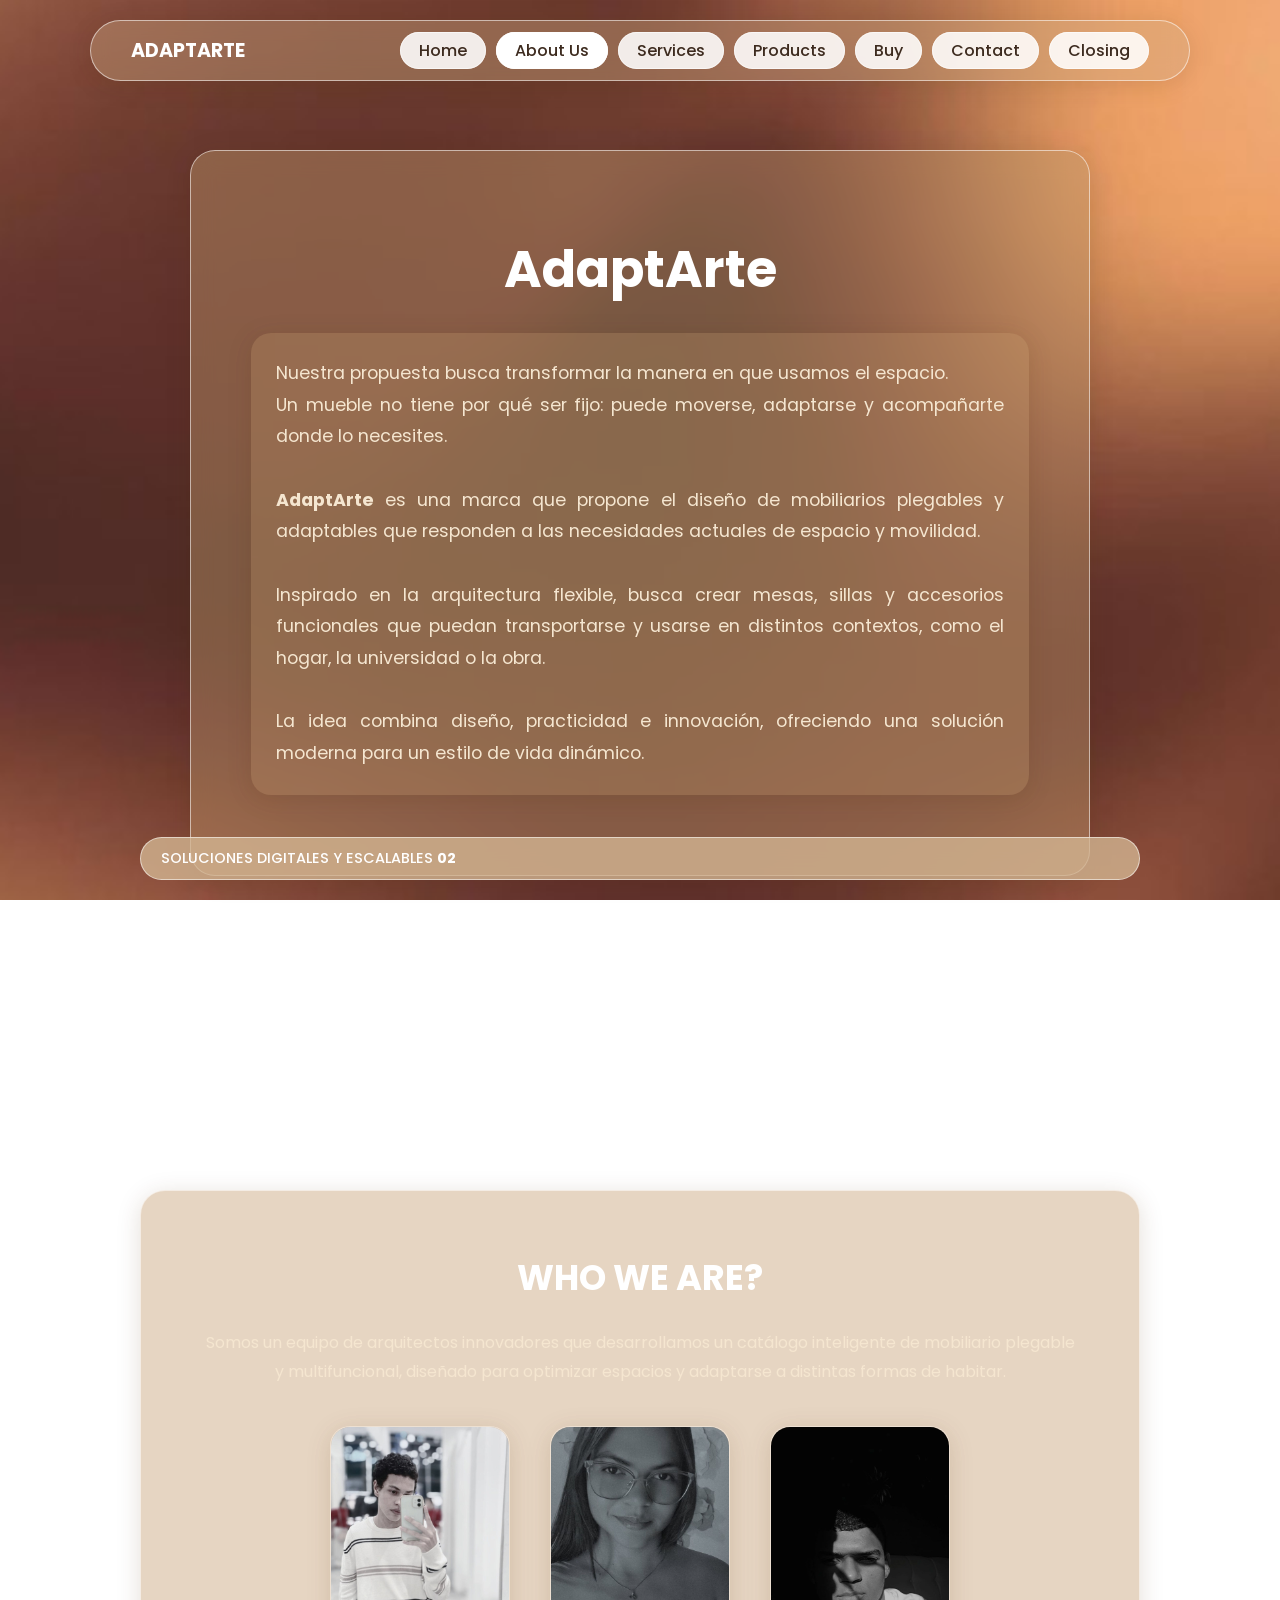
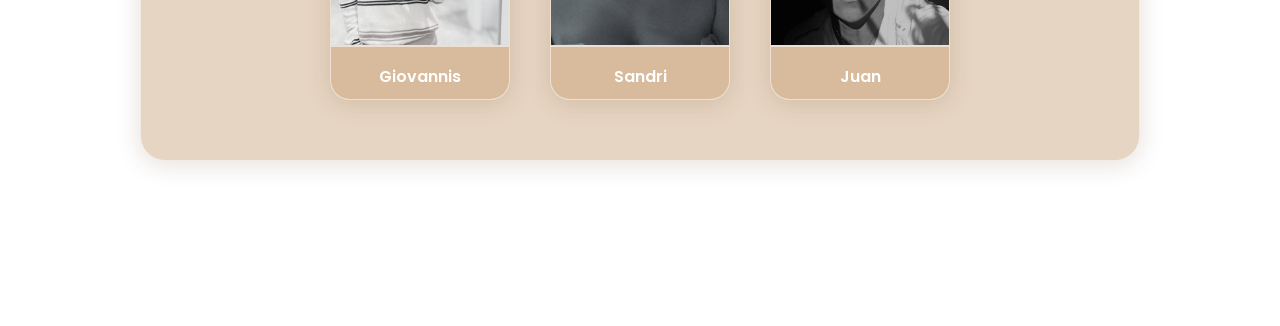
==== about.html @ e144978d "feat: nueva paleta de colores, carrito, checkout con envío, confirmación dinámica, 6 productos nuevo" ====
<!DOCTYPE html>
<html lang="es">
<head>
  <meta charset="UTF-8">
  <meta name="viewport" content="width=device-width, initial-scale=1.0">
  <title>AdaptArte | About Us</title>
  <link rel="stylesheet" href="style.css">
</head>
<body>

  <!-- NAVBAR -->
  <header class="navbar">
    <div class="logo">ADAPTARTE</div>
    <nav>
      <ul class="nav-links">
        <li><a href="index.html">Home</a></li>
        <li><a href="about.html" class="active">About Us</a></li>
        <li><a href="services.html">Services</a></li>
        <li><a href="products.html">Products</a></li>
        <li><a href="buy.html">Buy</a></li>
        <li><a href="contact.html">Contact</a></li>
        <li><a href="closing.html">Closing</a></li>
      </ul>
    </nav>
  </header>

  <!-- 💡 PROPUESTA / DESCRIPCIÓN -->
  <section class="hero hero2">
    <div class="hero-content">
      <h1>AdaptArte</h1>
      <p class="subtext">
        Nuestra propuesta busca transformar la manera en que usamos el espacio.<br>
        Un mueble no tiene por qué ser fijo: puede moverse, adaptarse y acompañarte donde lo necesites.<br><br>
        <strong>AdaptArte</strong> es una marca que propone el diseño de mobiliarios plegables y adaptables que responden a las necesidades actuales de espacio y movilidad.<br><br>
        Inspirado en la arquitectura flexible, busca crear mesas, sillas y accesorios funcionales que puedan transportarse y usarse en distintos contextos, como el hogar, la universidad o la obra.<br><br>
        La idea combina diseño, practicidad e innovación, ofreciendo una solución moderna para un estilo de vida dinámico.
      </p>
    </div>
  </section>

  <!-- 🧑‍💼 WHO WE ARE -->
  <section class="about">
    <div class="about-container">
      <div class="about-text">
        <h2>WHO WE ARE?</h2>
        <p>
          Somos un equipo de arquitectos innovadores que desarrollamos un catálogo inteligente
          de mobiliario plegable y multifuncional, diseñado para optimizar espacios y adaptarse a
          distintas formas de habitar.
        </p>
      </div>

      <div class="about-team">
        <div class="member">
          <img src="./Media/giovannis.jpg" alt="Giovannis">
          <span>Giovannis</span>
        </div>
        <div class="member">
          <img src="./Media/sandri.jpg" alt="Sandri">
          <span>Sandri</span>
        </div>
        <div class="member">
          <img src="./Media/Juan.jpg" alt="Juan">
          <span>Juan</span>
        </div>
      </div>
    </div>
  </section>

  <!-- FOOTER -->
  <footer class="footer">
    <p>SOLUCIONES DIGITALES Y ESCALABLES <span>02</span></p>
  </footer>

  <script src="script.js"></script>
</body>
</html>
---- style.css ----
@import url('https://fonts.googleapis.com/css2?family=Poppins:wght@300;400;600;700&display=swap');

/* === VARIABLES DE PALETA === */
:root {
  --text-primary:   #ffffff;
  --text-secondary: #f5e6d0;
  --text-light:     #e8cdb0;
  --bg-card:        rgba(195, 155, 110, 0.42);
  --bg-card-hover:  rgba(180, 140, 95, 0.55);
  --bg-navbar:      rgba(210, 175, 135, 0.38);
  --bg-footer:      rgba(210, 180, 145, 0.80);
  --border-color:   rgba(255, 255, 255, 0.55);
  --border-hover:   rgba(255, 255, 255, 0.90);
  --btn-active-bg:  rgba(255, 255, 255, 0.92);
  --btn-hover:      rgba(255, 255, 255, 1.00);
  --shadow:         0 4px 25px rgba(80, 45, 15, 0.15);
}

* {
  margin: 0;
  padding: 0;
  box-sizing: border-box;
  font-family: 'Poppins', sans-serif;
}

/* --- FONDO GLOBAL (foto tal cual, sin overlay) --- */
body {
  position: relative;
  min-height: 100vh;
  overflow-x: hidden;
  background: url('./Media/FONDONUEVO.jpg') no-repeat center center fixed;
  background-size: cover;
}

/* --- NAVBAR FIJA --- */
.navbar {
  position: fixed;
  top: 20px;
  left: 50%;
  transform: translateX(-50%);
  display: flex;
  justify-content: space-between;
  align-items: center;
  background: var(--bg-navbar);
  backdrop-filter: blur(10px);
  padding: 15px 40px;
  border-radius: 50px;
  box-shadow: var(--shadow);
  width: 90%;
  max-width: 1100px;
  z-index: 1000;
  border: 1px solid var(--border-color);
}

.logo {
  font-weight: 700;
  font-size: 1.2rem;
  color: var(--text-primary);
}

.nav-links {
  list-style: none;
  display: flex;
  gap: 10px;
}

.nav-links a {
  text-decoration: none;
  color: var(--text-primary);
  padding: 6px 18px;
  border-radius: 50px;
  border: 1px solid rgba(255,255,255,0.6);
  background: rgba(255, 255, 255, 0.88);
  color: #3d2b1f;
  transition: 0.3s;
  font-weight: 500;
}

.nav-links a:hover,
.nav-links a.active {
  background: #ffffff;
  border-color: #ffffff;
  color: #3d2b1f;
}

/* --- FOOTER FIJO --- */
.footer {
  position: fixed;
  bottom: 20px;
  left: 50%;
  transform: translateX(-50%);
  background: var(--bg-footer);
  width: 90%;
  max-width: 1000px;
  padding: 10px 20px;
  border-radius: 50px;
  display: flex;
  justify-content: space-between;
  align-items: center;
  font-weight: 500;
  font-size: 0.9rem;
  z-index: 1000;
  color: var(--text-primary);
  border: 1px solid var(--border-color);
}

.footer span {
  font-weight: 700;
  color: var(--text-primary);
}

/* --- HERO SECTION --- */
.hero {
  display: flex;
  justify-content: center;
  align-items: center;
  flex-direction: column;
  min-height: 100vh;
  padding-top: 150px;
  padding-bottom: 150px;
  transition: padding 0.6s ease;
}

.hero.scrolled {
  padding-top: 100px;
  padding-bottom: 80px;
}

.hero-content {
  background: var(--bg-card);
  backdrop-filter: blur(12px);
  border-radius: 25px;
  padding: 80px 60px;
  text-align: center;
  width: 80%;
  max-width: 900px;
  box-shadow: var(--shadow);
  border: 1px solid var(--border-color);
  transition: transform 0.6s ease, opacity 0.6s ease;
  opacity: 0;
  transform: translateY(30px);
}

.hero-content.visible {
  opacity: 1;
  transform: translateY(0);
}

.hero-content h1 {
  font-size: 3.2rem;
  color: var(--text-primary);
  font-weight: 700;
  margin-bottom: 15px;
  transition: font-size 0.6s ease;
}

.hero.scrolled .hero-content h1 {
  font-size: 2.6rem;
}

.hero-content p {
  color: var(--text-secondary);
  font-size: 1.1rem;
}

/* --- TEXTO DE PROPUESTA --- */
.subtext {
  color: var(--text-secondary);
  font-weight: 400;
  font-size: 1rem;
  line-height: 1.8;
  margin-top: 25px;
  text-align: justify;
  background: rgba(195, 155, 110, 0.25);
  padding: 25px;
  border-radius: 20px;
  box-shadow: var(--shadow);
  opacity: 0;
  transform: translateY(40px);
  transition: opacity 0.8s ease, transform 0.8s ease;
}

.subtext.visible {
  opacity: 1;
  transform: translateY(0);
}

/* --- ABOUT SECTION --- */
.about {
  min-height: 100vh;
  display: flex;
  justify-content: center;
  align-items: center;
  flex-direction: column;
  padding: 160px 20px;
}

.about-container {
  width: 85%;
  max-width: 1000px;
  background: var(--bg-card);
  backdrop-filter: blur(10px);
  border-radius: 25px;
  padding: 60px;
  box-shadow: var(--shadow);
  border: 1px solid var(--border-color);
  text-align: center;
  opacity: 0;
  transform: translateY(40px);
  transition: opacity 0.8s ease, transform 0.8s ease;
}

.about-container.visible {
  opacity: 1;
  transform: translateY(0);
}

.about-text h2 {
  font-size: 2.2rem;
  color: var(--text-primary);
  font-weight: 700;
  margin-bottom: 25px;
}

.about-text p {
  color: var(--text-secondary);
  line-height: 1.8;
  margin-bottom: 40px;
}

.about-team {
  display: flex;
  justify-content: center;
  gap: 40px;
  flex-wrap: wrap;
}

.member {
  background: rgba(195, 155, 110, 0.45);
  border-radius: 20px;
  overflow: hidden;
  width: 180px;
  box-shadow: var(--shadow);
  transition: transform 0.4s ease;
  border: 1px solid var(--border-color);
}

.member:hover {
  transform: translateY(-8px);
}

.member img {
  width: 100%;
  height: 220px;
  object-fit: cover;
  border-bottom: 2px solid var(--border-color);
}

.member span {
  display: block;
  padding: 10px;
  font-weight: 600;
  color: var(--text-primary);
}

/* --- MISSION & VISION / ABOUT US SECTION --- */
.mission-vision {
  min-height: 100vh;
  display: flex;
  justify-content: center;
  align-items: center;
  padding: 150px 20px;
}

.mission-vision-container {
  background: var(--bg-card);
  backdrop-filter: blur(12px);
  border-radius: 25px;
  padding: 60px 80px;
  width: 90%;
  max-width: 1100px;
  box-shadow: var(--shadow);
  border: 1px solid var(--border-color);
  text-align: center;
  animation: fadeInUp 1s ease forwards;
  opacity: 0;
}

.mission-vision-container h2 {
  font-size: 2.5rem;
  color: var(--text-primary);
  font-weight: 700;
  margin-bottom: 40px;
}

.mission-vision-content {
  display: flex;
  justify-content: space-between;
  align-items: flex-start;
  gap: 50px;
  text-align: left;
}

.mission, .vision {
  flex: 1;
}

.mission h3, .vision h3 {
  font-size: 1.2rem;
  font-weight: 700;
  margin-bottom: 15px;
  color: var(--text-primary);
}

.mission p, .vision p {
  color: var(--text-secondary);
  font-size: 0.95rem;
  line-height: 1.8;
}

.divider {
  width: 2px;
  background: var(--border-color);
  border-radius: 2px;
  height: auto;
}

@keyframes fadeInUp {
  0%   { transform: translateY(40px); opacity: 0; }
  100% { transform: translateY(0);    opacity: 1; }
}

@media (max-width: 850px) {
  .mission-vision-content {
    flex-direction: column;
    gap: 30px;
    text-align: center;
  }
  .divider { display: none; }
}

/* --- SERVICES SECTION --- */
.services {
  min-height: 100vh;
  display: flex;
  justify-content: center;
  align-items: center;
  padding: 150px 20px;
}

.services-container {
  background: var(--bg-card);
  backdrop-filter: blur(12px);
  border-radius: 25px;
  padding: 60px 80px;
  width: 90%;
  max-width: 1100px;
  box-shadow: var(--shadow);
  border: 1px solid var(--border-color);
  text-align: center;
  animation: fadeInUp 1s ease forwards;
  opacity: 0;
}

.services-container h2 {
  font-size: 2.5rem;
  color: var(--text-primary);
  font-weight: 700;
  margin-bottom: 40px;
}

.services-content {
  display: flex;
  flex-direction: column;
  align-items: center;
  gap: 40px;
}

.service {
  width: 80%;
  max-width: 800px;
  background: rgba(195, 155, 110, 0.35);
  padding: 25px 35px;
  border-radius: 20px;
  box-shadow: var(--shadow);
  border: 1px solid var(--border-color);
  transition: transform 0.3s ease, box-shadow 0.3s ease;
}

.service:hover {
  transform: translateY(-8px);
  box-shadow: 0 6px 25px rgba(80,45,15,0.2);
}

.service h3 {
  color: var(--text-primary);
  font-weight: 700;
  font-size: 1.1rem;
  margin-bottom: 10px;
}

.service p {
  color: var(--text-secondary);
  font-size: 0.95rem;
  line-height: 1.8;
}

/* --- PRODUCTOS / CARRUSEL --- */
.products {
  min-height: 100vh;
  display: flex;
  justify-content: center;
  align-items: center;
  padding: 150px 20px;
}

.products-container {
  background: var(--bg-card);
  backdrop-filter: blur(12px);
  border-radius: 25px;
  padding: 60px 50px;
  width: 90%;
  max-width: 1150px;
  text-align: center;
  box-shadow: var(--shadow);
  border: 1px solid var(--border-color);
}

.products-container h2 {
  font-size: 2.4rem;
  font-weight: 700;
  color: var(--text-primary);
  margin-bottom: 40px;
}

/* --- Carrusel --- */
.carousel {
  position: relative;
  display: flex;
  align-items: center;
  overflow: hidden;
}

.carousel-track {
  display: flex;
  gap: 25px;
  overflow-x: auto;
  scroll-behavior: smooth;
}

.product-card {
  background: rgba(195, 155, 110, 0.38);
  border-radius: 20px;
  box-shadow: var(--shadow);
  border: 1px solid var(--border-color);
  padding: 20px;
  min-width: 250px;
  flex: 0 0 250px;
  transition: transform 0.3s ease;
}

.product-card:hover {
  transform: translateY(-8px);
}

.product-card img {
  width: 100%;
  height: 200px;
  object-fit: cover;
  border-radius: 15px;
  margin-bottom: 15px;
}

.product-card h3 {
  font-size: 1.1rem;
  font-weight: 700;
  color: var(--text-primary);
  margin-bottom: 5px;
}

.product-card .price {
  color: var(--text-secondary);
  font-size: 0.95rem;
}

.product-card .price span {
  text-decoration: line-through;
  margin-left: 8px;
  color: var(--text-light);
}

.product-card .btn {
  display: inline-block;
  margin-top: 10px;
  font-size: 0.9rem;
  background: rgba(195, 155, 110, 0.4);
  border-radius: 20px;
  padding: 6px 18px;
  text-decoration: none;
  color: var(--text-primary);
  border: 1px solid var(--border-color);
  transition: 0.3s;
}

.product-card .btn:hover {
  background: var(--btn-active-bg);
  border-color: var(--border-hover);
}

.options {
  display: flex;
  justify-content: center;
  gap: 10px;
  margin-top: 10px;
}

.options button {
  border: 1px solid var(--border-color);
  background: rgba(195, 155, 110, 0.3);
  border-radius: 20px;
  padding: 5px 15px;
  cursor: pointer;
  font-size: 0.8rem;
  color: var(--text-primary);
  transition: 0.3s;
}

.options button:hover {
  background: var(--btn-active-bg);
}

/* Flechas */
.arrow {
  position: absolute;
  top: 50%;
  transform: translateY(-50%);
  background: rgba(195, 155, 110, 0.65);
  border: none;
  font-size: 2rem;
  cursor: pointer;
  border-radius: 50%;
  width: 45px;
  height: 45px;
  transition: 0.3s;
  z-index: 10;
  color: var(--text-primary);
}

.arrow:hover {
  background: var(--btn-active-bg);
}

.left  { left:  -10px; }
.right { right: -10px; }

/* --- CONTACT SECTION --- */
.contact-section {
  display: flex;
  justify-content: center;
  align-items: center;
  min-height: 100vh;
  padding: 150px 20px 60px;
}

.contact-card {
  background: var(--bg-card);
  backdrop-filter: blur(15px);
  border-radius: 30px;
  display: flex;
  align-items: center;
  justify-content: space-between;
  padding: 40px;
  width: 90%;
  max-width: 1100px;
  box-shadow: var(--shadow);
  border: 1px solid var(--border-color);
  flex-wrap: wrap;
  transition: transform 0.3s ease, box-shadow 0.3s ease;
}

.contact-card:hover {
  transform: scale(1.01);
  box-shadow: 0 8px 25px rgba(80,45,15,0.2);
}

.contact-info { flex: 1; min-width: 280px; }

.contact-info h1 {
  font-size: 2.2rem;
  font-weight: 700;
  margin-bottom: 10px;
  color: var(--text-primary);
}

.contact-info h3 {
  font-weight: 600;
  margin-bottom: 20px;
  color: var(--text-secondary);
}

.contact-info p {
  margin: 10px 0;
  font-size: 0.95rem;
  display: flex;
  align-items: center;
  gap: 10px;
  color: var(--text-secondary);
}

.contact-info span { font-size: 1.2rem; }

.contact-image {
  flex: 1;
  display: flex;
  justify-content: center;
}

.contact-image img {
  width: 100%;
  max-width: 450px;
  border-radius: 25px;
  object-fit: cover;
}

@media (max-width: 768px) {
  .contact-card { flex-direction: column; text-align: center; }
  .contact-image { margin-top: 20px; }
}

/* --- CLOSING SECTION --- */
.closing {
  display: flex;
  justify-content: center;
  align-items: center;
  flex-direction: column;
  min-height: 100vh;
  padding: 160px 20px;
}

.closing-container {
  background: var(--bg-card);
  backdrop-filter: blur(12px);
  border-radius: 25px;
  padding: 80px 60px;
  text-align: center;
  width: 85%;
  max-width: 900px;
  box-shadow: var(--shadow);
  border: 1px solid var(--border-color);
  animation: fadeInUp 1s ease forwards;
  opacity: 0;
}

.closing-container h1 {
  font-size: 3rem;
  font-weight: 700;
  color: var(--text-primary);
  margin-bottom: 20px;
}

.closing-container p {
  color: var(--text-secondary);
  font-size: 1.1rem;
  line-height: 1.8;
  margin-bottom: 40px;
}

.closing-container a {
  display: inline-block;
  padding: 10px 25px;
  border-radius: 50px;
  border: 1px solid var(--border-hover);
  background: var(--btn-active-bg);
  color: var(--text-primary);
  text-decoration: none;
  transition: 0.3s;
  font-weight: 600;
}

.closing-container a:hover {
  background: rgba(160, 120, 80, 0.7);
}
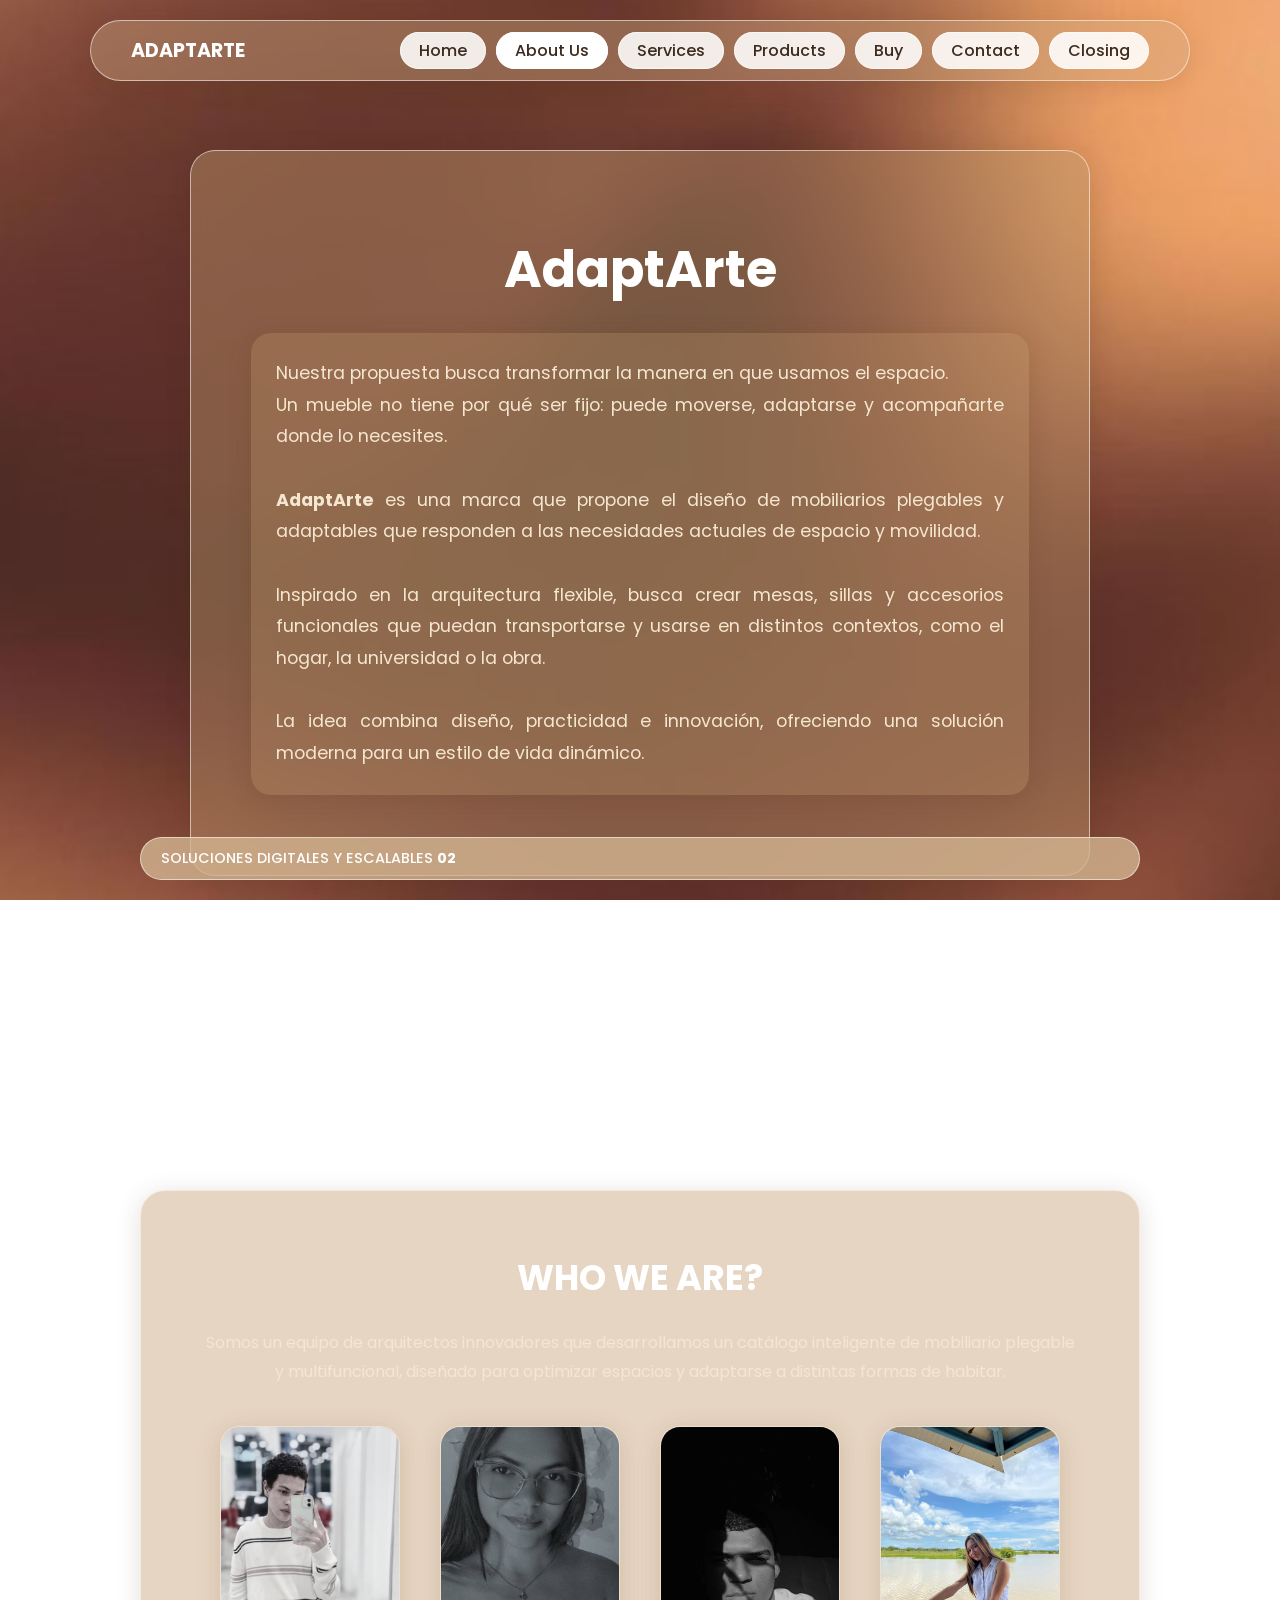
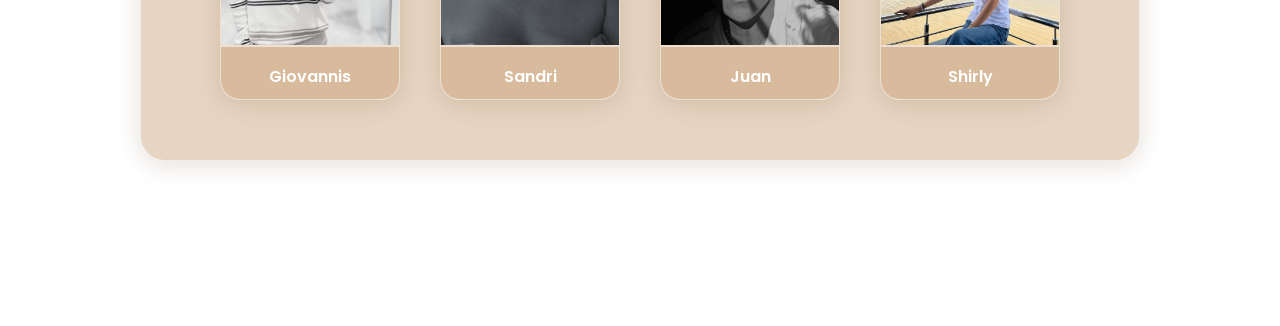
==== commit ef88b593: "Nuevo commit" ====
--- a/about.html
+++ b/about.html
@@ -63,6 +63,10 @@
           <img src="./Media/Juan.jpg" alt="Juan">
           <span>Juan</span>
         </div>
+        <div class="member">
+          <img src="./Media/Shirly.jpeg" alt="Shirly">
+          <span>Shirly</span>
+        </div>
       </div>
     </div>
   </section>
--- a/style.css
+++ b/style.css
@@ -680,3 +680,270 @@
 .closing-container a:hover {
   background: rgba(160, 120, 80, 0.7);
 }
+
+/* ============================================================
+   📱 RESPONSIVE — HAMBURGER + BREAKPOINTS
+   ============================================================ */
+
+/* --- Hamburger button (creado por script.js) --- */
+.hamburger {
+  display: none;
+  flex-direction: column;
+  justify-content: center;
+  gap: 5px;
+  background: transparent;
+  border: none;
+  cursor: pointer;
+  padding: 4px;
+  z-index: 1100;
+}
+
+.hamburger span {
+  display: block;
+  width: 24px;
+  height: 3px;
+  background: var(--text-primary);
+  border-radius: 3px;
+  transition: all 0.3s ease;
+}
+
+/* Animación X al abrir */
+.hamburger.active span:nth-child(1) { transform: translateY(8px) rotate(45deg); }
+.hamburger.active span:nth-child(2) { opacity: 0; }
+.hamburger.active span:nth-child(3) { transform: translateY(-8px) rotate(-45deg); }
+
+/* -------- TABLET: ≤ 1024px -------- */
+@media (max-width: 1024px) {
+  .navbar { padding: 12px 25px; }
+  .nav-links { gap: 6px; }
+  .nav-links a { padding: 5px 12px; font-size: 0.85rem; }
+
+  .hero-content { padding: 60px 40px; width: 88%; }
+  .hero-content h1 { font-size: 2.6rem; }
+
+  .services-container,
+  .mission-vision-container,
+  .products-container { padding: 50px 40px; width: 92%; }
+
+  .product-card { min-width: 220px; flex: 0 0 220px; }
+}
+
+/* -------- MOBILE: ≤ 768px -------- */
+@media (max-width: 768px) {
+  /* ── Navbar hamburger ── */
+  .hamburger { display: flex; }
+
+  .navbar {
+    top: 12px;
+    border-radius: 20px;
+    padding: 14px 22px;
+    width: 92%;
+    flex-wrap: wrap; /* Permite que el menú baje a la siguiente línea */
+    position: fixed;
+    align-items: center;
+  }
+
+  /* El nav wrapper necesita ocupar el 100% para empujar los links abajo */
+  .navbar nav { width: 100%; }
+
+  .nav-links {
+    display: none;
+    flex-direction: column;
+    gap: 12px;
+    width: 100%;
+    padding: 16px 0 8px;
+  }
+
+  /* Animación suave al abrir en flex */
+  .nav-links.open {
+    display: flex;
+    animation: fadeIn 0.3s ease;
+  }
+
+  @keyframes fadeIn {
+    from { opacity: 0; transform: translateY(-5px); }
+    to   { opacity: 1; transform: translateY(0); }
+  }
+
+  .nav-links li { list-style: none; width: 100%; }
+
+  .nav-links a {
+    display: block;
+    padding: 14px 20px;
+    font-size: 1.05rem;
+    font-weight: 600;
+    text-align: center;
+    border-radius: 14px;
+    background: rgba(255,255,255,0.12);
+    border: 1px solid rgba(255,255,255,0.22);
+    color: #ffffff;
+    transition: 0.2s;
+    letter-spacing: 0.02em;
+  }
+
+  .nav-links a:hover,
+  .nav-links a.active {
+    background: rgba(255,255,255,0.28);
+    border-color: rgba(255,255,255,0.5);
+    color: #ffffff;
+  }
+
+  /* ── Body background ── */
+  body { background-attachment: scroll; }
+
+  /* ── Footer ── */
+  .footer {
+    position: relative;
+    bottom: unset;
+    left: unset;
+    transform: none;
+    width: 92%;
+    margin: 20px auto;
+    border-radius: 20px;
+    font-size: 0.8rem;
+    flex-direction: column;
+    gap: 4px;
+    text-align: center;
+  }
+
+  /* ── Hero ── */
+  .hero { padding-top: 120px; padding-bottom: 80px; }
+
+  .hero-content {
+    width: 92%;
+    padding: 40px 24px;
+    border-radius: 18px;
+  }
+
+  .hero-content h1 { font-size: 2rem; }
+  .hero-content p  { font-size: 0.95rem; }
+
+  .subtext { font-size: 0.9rem; padding: 18px; }
+
+  /* ── About (index home-desc) ── */
+  .home-title-row,
+  .about-title-row {
+    max-width: 100%;
+    padding: 0 4%;
+  }
+
+  .home-title-row h1,
+  .about-title-row h1 { font-size: 2.4rem; }
+
+  .home-desc-card,
+  .about-desc-card {
+    max-width: 100%;
+    padding: 22px 20px;
+    margin: 0 4%;
+    width: auto;
+  }
+
+  .home-desc-card .lead,
+  .about-desc-card .lead { font-size: 1.2rem; }
+
+  .home-desc-card .sub,
+  .about-desc-card .sub  { font-size: 1rem; }
+
+  /* ── About page (propuesta/team) ── */
+  .about { padding: 120px 16px 80px; }
+  .about-container { padding: 30px 20px; }
+  .about-text h2 { font-size: 1.6rem; }
+
+  .about-team { gap: 20px; }
+  .member { width: 140px; }
+  .member img { height: 170px; }
+
+  /* ── Mission/Vision ── */
+  .mission-vision { padding: 120px 16px 80px; }
+  .mission-vision-container { padding: 36px 20px; width: 92%; }
+  .mission-vision-container h2 { font-size: 1.8rem; margin-bottom: 24px; }
+  .mission-vision-content { flex-direction: column; gap: 24px; text-align: center; }
+  .divider { display: none; }
+
+  /* ── Services ── */
+  .services { padding: 120px 16px 80px; }
+  .services-container { padding: 36px 20px; width: 92%; }
+  .services-container h2 { font-size: 1.8rem; margin-bottom: 24px; }
+  .service { width: 100%; padding: 20px; }
+
+  /* ── Products carousel: scroll snap ── */
+  .products { padding: 120px 8px 80px; }
+  .products-container { padding: 26px 10px; width: 98%; }
+  .products-container h2 { font-size: 1.5rem; margin-bottom: 18px; }
+
+  /* Carousel layout tweaks for mobile */
+  .arrow { 
+    width: 32px; 
+    height: 32px; 
+    font-size: 1.2rem; 
+    border-radius: 50%;
+    z-index: 20;
+  }
+  .arrow.left  { left: 4px; }
+  .arrow.right { right: 4px; }
+
+  .carousel-track {
+    display: flex;
+    overflow: hidden; /* Hide scrollbar completely, we use JS arrows now */
+    gap: 14px;
+    padding: 10px 16px 16px;
+  }
+
+  .product-card {
+    flex: 0 0 calc(100vw - 80px); /* Leave room for arrows on sides */
+    min-width: 0;
+    max-width: 320px;
+    padding: 16px;
+    border-radius: 18px;
+  }
+
+  .product-card img,
+  .product-card video {
+    height: 180px;
+    width: 100%;
+    object-fit: cover;
+    border-radius: 12px;
+  }
+
+  .product-card h3 { font-size: 1rem; }
+  .product-card .price { font-size: 1rem; }
+  .product-card .btn { font-size: 0.85rem; padding: 9px 14px; }
+
+  /* ── Contact ── */
+  .contact-section { padding: 120px 16px 80px; }
+  .contact-card { flex-direction: column; padding: 24px 20px; text-align: center; width: 92%; }
+  .contact-info h1 { font-size: 1.6rem; }
+  .contact-image img { max-width: 300px; }
+
+  /* ── Closing ── */
+  .closing { padding: 120px 16px 80px; }
+  .closing-container { padding: 40px 24px; width: 92%; }
+  .closing-container h1 { font-size: 2rem; }
+  .closing-container p  { font-size: 0.95rem; }
+}
+
+/* -------- EXTRA SMALL: ≤ 480px -------- */
+@media (max-width: 480px) {
+  .navbar { top: 8px; width: 94%; padding: 10px 16px; }
+  .logo { font-size: 1rem; }
+
+  .hero-content h1 { font-size: 1.6rem; }
+  .home-title-row h1,
+  .about-title-row h1 { font-size: 1.8rem; }
+
+  .home-desc-card .lead,
+  .about-desc-card .lead { font-size: 1rem; }
+
+  .product-card { min-width: 170px; flex: 0 0 170px; }
+  .product-card img { height: 140px; }
+
+  .about-team { flex-direction: column; align-items: center; }
+  .member { width: 160px; }
+
+  .mission-vision-container h2,
+  .services-container h2,
+  .products-container h2 { font-size: 1.4rem; }
+
+  .closing-container h1 { font-size: 1.6rem; }
+}
+
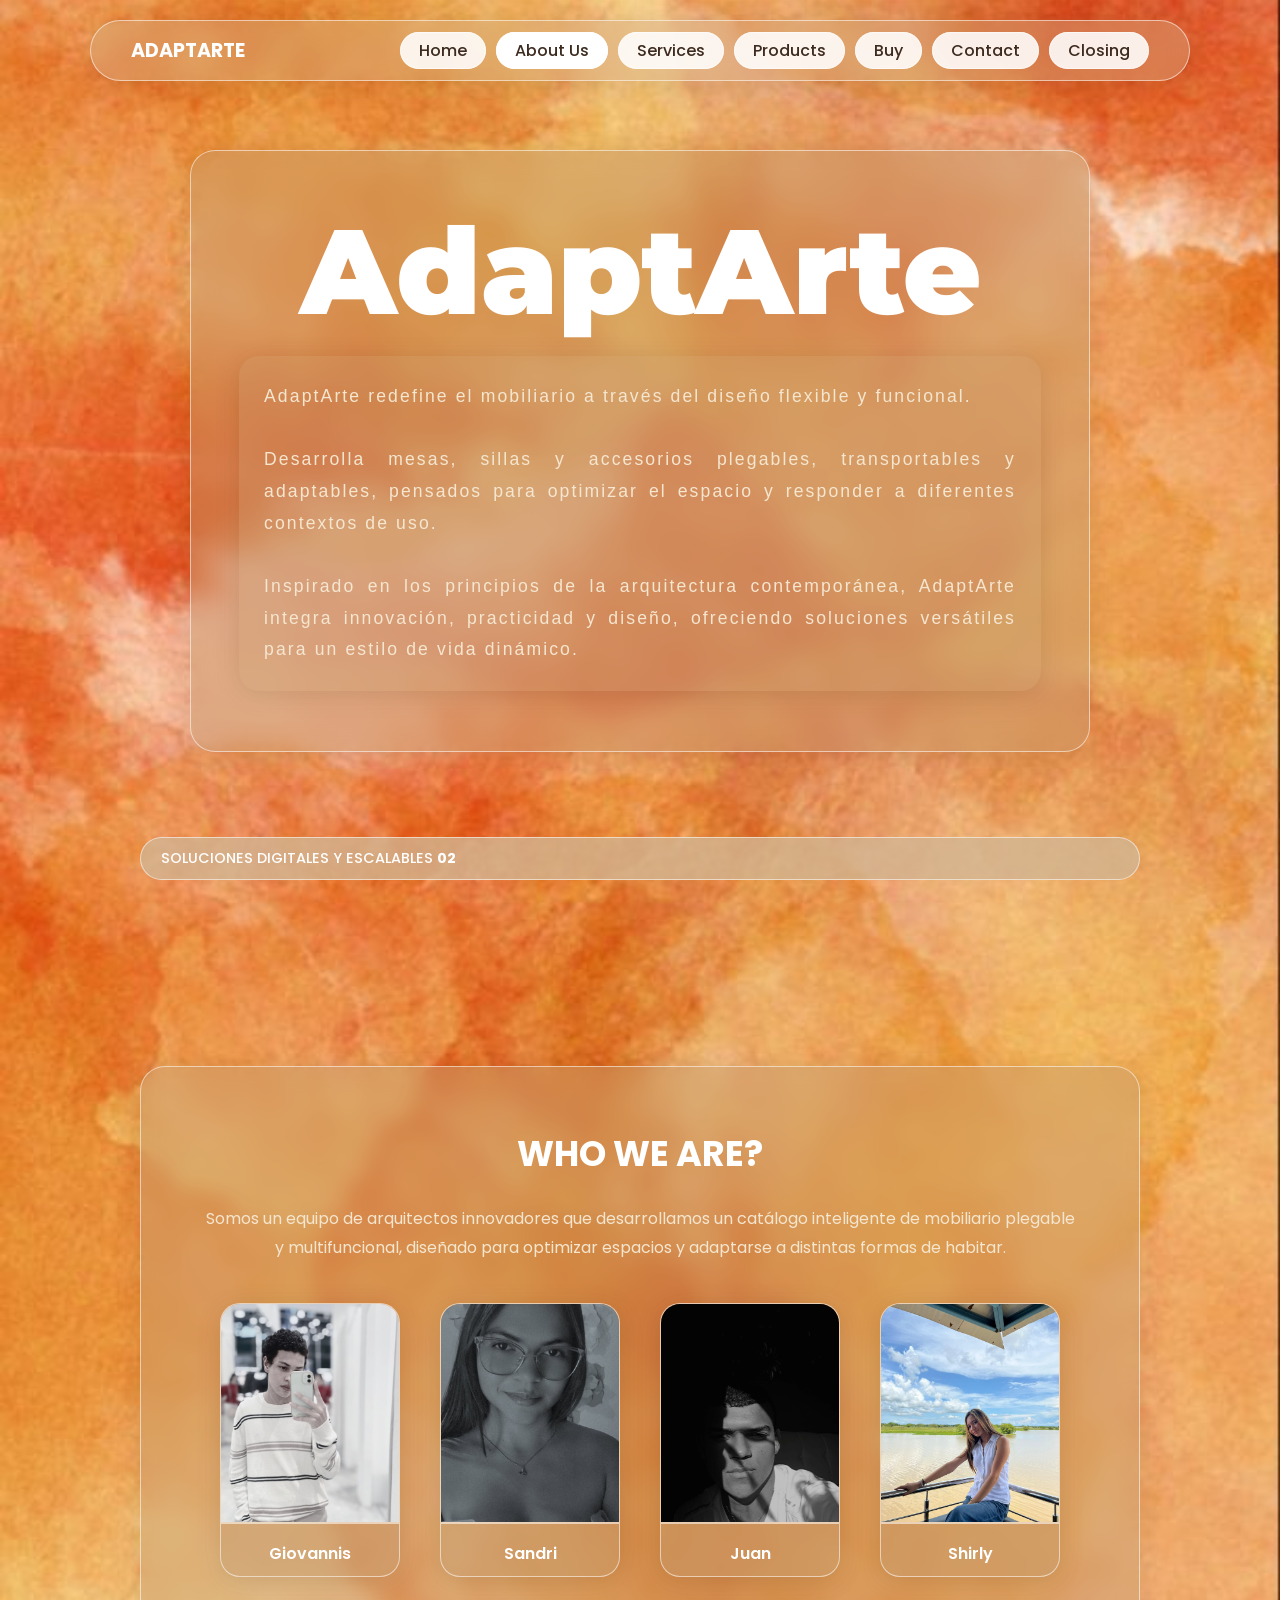
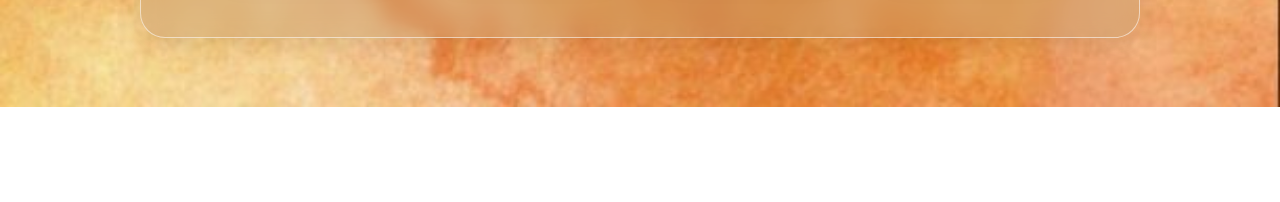
==== commit 11f7b122: "Cambios de estilo de letra, fondo, etc." ====
--- a/about.html
+++ b/about.html
@@ -29,11 +29,9 @@
     <div class="hero-content">
       <h1>AdaptArte</h1>
       <p class="subtext">
-        Nuestra propuesta busca transformar la manera en que usamos el espacio.<br>
-        Un mueble no tiene por qué ser fijo: puede moverse, adaptarse y acompañarte donde lo necesites.<br><br>
-        <strong>AdaptArte</strong> es una marca que propone el diseño de mobiliarios plegables y adaptables que responden a las necesidades actuales de espacio y movilidad.<br><br>
-        Inspirado en la arquitectura flexible, busca crear mesas, sillas y accesorios funcionales que puedan transportarse y usarse en distintos contextos, como el hogar, la universidad o la obra.<br><br>
-        La idea combina diseño, practicidad e innovación, ofreciendo una solución moderna para un estilo de vida dinámico.
+        AdaptArte redefine el mobiliario a través del diseño flexible y funcional.<br><br>
+        Desarrolla mesas, sillas y accesorios plegables, transportables y adaptables, pensados para optimizar el espacio y responder a diferentes contextos de uso.<br><br>
+        Inspirado en los principios de la arquitectura contemporánea, AdaptArte integra innovación, practicidad y diseño, ofreciendo soluciones versátiles para un estilo de vida dinámico.
       </p>
     </div>
   </section>
--- a/style.css
+++ b/style.css
@@ -1,4 +1,5 @@
 @import url('https://fonts.googleapis.com/css2?family=Poppins:wght@300;400;600;700&display=swap');
+@import url('https://fonts.googleapis.com/css2?family=Montserrat:wght@700;900&display=swap');
 
 /* === VARIABLES DE PALETA === */
 :root {
@@ -28,7 +29,7 @@
   position: relative;
   min-height: 100vh;
   overflow-x: hidden;
-  background: url('./Media/FONDONUEVO.jpg') no-repeat center center fixed;
+  background: url('./Media/FondoNuevo2.jpeg') no-repeat center center fixed;
   background-size: cover;
 }
 
@@ -118,7 +119,7 @@
   min-height: 100vh;
   padding-top: 150px;
   padding-bottom: 150px;
-  transition: padding 0.6s ease;
+  transition: padding 1s cubic-bezier(0.25, 0.46, 0.45, 0.94);
 }
 
 .hero.scrolled {
@@ -130,15 +131,17 @@
   background: var(--bg-card);
   backdrop-filter: blur(12px);
   border-radius: 25px;
-  padding: 80px 60px;
+  padding: 60px 48px;
   text-align: center;
   width: 80%;
   max-width: 900px;
   box-shadow: var(--shadow);
   border: 1px solid var(--border-color);
-  transition: transform 0.6s ease, opacity 0.6s ease;
+  transition: transform 0.9s cubic-bezier(0.25, 0.46, 0.45, 0.94),
+              opacity 0.9s cubic-bezier(0.25, 0.46, 0.45, 0.94);
   opacity: 0;
   transform: translateY(30px);
+  overflow: hidden;
 }
 
 .hero-content.visible {
@@ -147,20 +150,26 @@
 }
 
 .hero-content h1 {
-  font-size: 3.2rem;
-  color: var(--text-primary);
-  font-weight: 700;
+  font-size: clamp(3rem, 10vw, 120px);
+  color: var(--text-primary);
+  font-weight: 900;
   margin-bottom: 15px;
-  transition: font-size 0.6s ease;
+  line-height: 1;
+  white-space: nowrap;
+  transition: font-size 1s cubic-bezier(0.25, 0.46, 0.45, 0.94);
+  font-family: 'Montserrat', sans-serif;
 }
 
 .hero.scrolled .hero-content h1 {
-  font-size: 2.6rem;
+  font-size: clamp(2rem, 5vw, 3rem);
 }
 
 .hero-content p {
   color: var(--text-secondary);
   font-size: 1.1rem;
+  font-family: Arial, sans-serif;
+  transition: font-size 1s cubic-bezier(0.25, 0.46, 0.45, 0.94);
+  letter-spacing: 0.12em;
 }
 
 /* --- TEXTO DE PROPUESTA --- */
@@ -177,7 +186,8 @@
   box-shadow: var(--shadow);
   opacity: 0;
   transform: translateY(40px);
-  transition: opacity 0.8s ease, transform 0.8s ease;
+  transition: opacity 1.1s cubic-bezier(0.25, 0.46, 0.45, 0.94),
+              transform 1.1s cubic-bezier(0.25, 0.46, 0.45, 0.94);
 }
 
 .subtext.visible {
@@ -207,7 +217,8 @@
   text-align: center;
   opacity: 0;
   transform: translateY(40px);
-  transition: opacity 0.8s ease, transform 0.8s ease;
+  transition: opacity 1.1s cubic-bezier(0.25, 0.46, 0.45, 0.94),
+              transform 1.1s cubic-bezier(0.25, 0.46, 0.45, 0.94);
 }
 
 .about-container.visible {
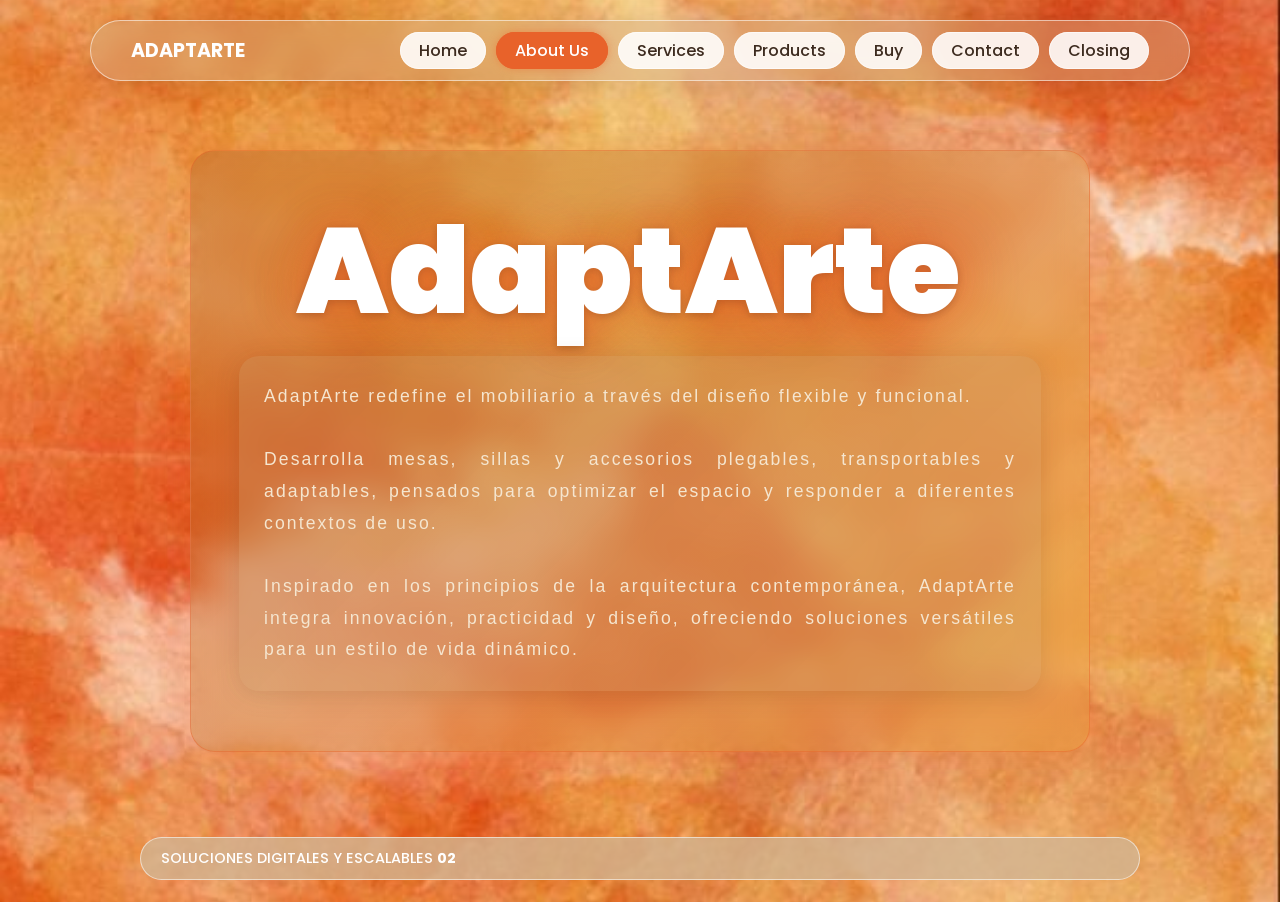
==== commit 1fb94d00: "Cambios en el UI" ====
--- a/about.html
+++ b/about.html
@@ -35,8 +35,8 @@
       </p>
     </div>
   </section>
-
-  <!-- 🧑‍💼 WHO WE ARE -->
+<!--
+  WHO WE ARE
   <section class="about">
     <div class="about-container">
       <div class="about-text">
@@ -68,6 +68,7 @@
       </div>
     </div>
   </section>
+--> 
 
   <!-- FOOTER -->
   <footer class="footer">
--- a/style.css
+++ b/style.css
@@ -15,6 +15,14 @@
   --btn-active-bg:  rgba(255, 255, 255, 0.92);
   --btn-hover:      rgba(255, 255, 255, 1.00);
   --shadow:         0 4px 25px rgba(80, 45, 15, 0.15);
+
+  /* === COLORES DE ACENTO === */
+  --accent:         #E8622A;          /* terracota vibrante */
+  --accent-light:   rgba(232, 98, 42, 0.18);
+  --accent-glow:    rgba(232, 98, 42, 0.45);
+  --accent2:        #F4A832;          /* ámbar cálido */
+  --accent2-light:  rgba(244, 168, 50, 0.15);
+  --shadow-accent:  0 4px 30px rgba(232, 98, 42, 0.22);
 }
 
 * {
@@ -24,13 +32,77 @@
   font-family: 'Poppins', sans-serif;
 }
 
-/* --- FONDO GLOBAL (foto tal cual, sin overlay) --- */
+
+/* =============================================
+   🌀 PAGE TRANSITION OVERLAY
+   ============================================= */
+.page-overlay {
+  position: fixed;
+  inset: 0;
+  background: linear-gradient(
+    135deg,
+    rgba(232, 98, 42, 0.92) 0%,
+    rgba(60, 30, 10, 0.96)  100%
+  );
+  z-index: 99990;
+  pointer-events: none;
+  opacity: 0;
+  transition: opacity 0.55s cubic-bezier(0.76, 0, 0.24, 1);
+}
+
+.page-overlay.fade-in  { opacity: 1; pointer-events: all; }
+.page-overlay.fade-out { opacity: 0; pointer-events: none; }
+
+/* =============================================
+   📝 SPLIT TEXT REVEAL
+   ============================================= */
+.split-word {
+  display: inline-block;
+  vertical-align: bottom;
+  margin-right: 0.2em;
+}
+
+.split-word span {
+  display: inline-block;
+  transform: translateY(110%);
+  opacity: 0;
+  transition:
+    transform 0.75s cubic-bezier(0.16, 1, 0.3, 1),
+    opacity   0.75s cubic-bezier(0.16, 1, 0.3, 1);
+  will-change: transform, opacity;
+}
+
+.split-word.revealed span {
+  transform: translateY(0);
+  opacity: 1;
+}
+
+/* =============================================
+   🎨 BREATHING GRADIENT (hero card)
+   ============================================= */
+@keyframes breatheGradient {
+  0%   { background-position: 0%   50%; }
+  50%  { background-position: 100% 50%; }
+  100% { background-position: 0%   50%; }
+}
+
+/* --- FONDO GLOBAL --- */
 body {
   position: relative;
   min-height: 100vh;
   overflow-x: hidden;
-  background: url('./Media/FondoNuevo2.jpeg') no-repeat center center fixed;
+  /* 'scroll' en vez de 'fixed' para que el parallax JS funcione */
+  background: url('./Media/FondoNuevo2.jpeg') no-repeat center 50%;
   background-size: cover;
+  background-attachment: scroll;
+}
+
+/* Secciones encima del canvas de partículas (z-index: 1) */
+section, header, footer, .home-desc-section,
+.about, .services, .products, .mission-vision,
+.contact-section, .closing {
+  position: relative;
+  z-index: 2;
 }
 
 /* --- NAVBAR FIJA --- */
@@ -67,21 +139,28 @@
 
 .nav-links a {
   text-decoration: none;
-  color: var(--text-primary);
   padding: 6px 18px;
   border-radius: 50px;
   border: 1px solid rgba(255,255,255,0.6);
   background: rgba(255, 255, 255, 0.88);
   color: #3d2b1f;
-  transition: 0.3s;
+  transition: background 0.35s ease, border-color 0.35s ease,
+              color 0.35s ease, box-shadow 0.35s ease;
   font-weight: 500;
 }
 
-.nav-links a:hover,
+.nav-links a:hover {
+  background: var(--accent);
+  border-color: var(--accent);
+  color: #ffffff;
+  box-shadow: 0 0 14px var(--accent-glow);
+}
+
 .nav-links a.active {
-  background: #ffffff;
-  border-color: #ffffff;
-  color: #3d2b1f;
+  background: var(--accent);
+  border-color: var(--accent);
+  color: #ffffff;
+  box-shadow: 0 0 10px var(--accent-glow);
 }
 
 /* --- FOOTER FIJO --- */
@@ -120,6 +199,8 @@
   padding-top: 150px;
   padding-bottom: 150px;
   transition: padding 1s cubic-bezier(0.25, 0.46, 0.45, 0.94);
+  position: relative;
+  z-index: 2;
 }
 
 .hero.scrolled {
@@ -128,20 +209,27 @@
 }
 
 .hero-content {
-  background: var(--bg-card);
-  backdrop-filter: blur(12px);
+  background: linear-gradient(
+    -45deg,
+    rgba(232, 98, 42, 0.32),
+    rgba(195, 155, 110, 0.52),
+    rgba(244, 168, 50, 0.28),
+    rgba(180, 100, 40, 0.38)
+  );
+  background-size: 300% 300%;
+  animation: breatheGradient 7s ease infinite;
+  backdrop-filter: blur(14px);
   border-radius: 25px;
   padding: 60px 48px;
   text-align: center;
   width: 80%;
   max-width: 900px;
-  box-shadow: var(--shadow);
-  border: 1px solid var(--border-color);
+  box-shadow: var(--shadow-accent);
+  border: 1px solid rgba(232, 98, 42, 0.45);
   transition: transform 0.9s cubic-bezier(0.25, 0.46, 0.45, 0.94),
               opacity 0.9s cubic-bezier(0.25, 0.46, 0.45, 0.94);
   opacity: 0;
   transform: translateY(30px);
-  overflow: hidden;
 }
 
 .hero-content.visible {
@@ -156,8 +244,13 @@
   margin-bottom: 15px;
   line-height: 1;
   white-space: nowrap;
-  transition: font-size 1s cubic-bezier(0.25, 0.46, 0.45, 0.94);
+  transition: font-size 1s cubic-bezier(0.25, 0.46, 0.45, 0.94),
+              text-shadow 1s cubic-bezier(0.25, 0.46, 0.45, 0.94);
   font-family: 'Montserrat', sans-serif;
+  text-shadow:
+    0 0 40px rgba(232, 98, 42, 0.65),
+    0 0 80px rgba(232, 98, 42, 0.30),
+    0 2px 8px rgba(0,0,0,0.25);
 }
 
 .hero.scrolled .hero-content h1 {
@@ -208,12 +301,17 @@
 .about-container {
   width: 85%;
   max-width: 1000px;
-  background: var(--bg-card);
+  background: linear-gradient(
+    135deg,
+    rgba(232, 98, 42, 0.20) 0%,
+    rgba(195, 155, 110, 0.44) 50%,
+    rgba(244, 168, 50, 0.16) 100%
+  );
   backdrop-filter: blur(10px);
   border-radius: 25px;
   padding: 60px;
-  box-shadow: var(--shadow);
-  border: 1px solid var(--border-color);
+  box-shadow: var(--shadow-accent);
+  border: 1px solid rgba(232, 98, 42, 0.38);
   text-align: center;
   opacity: 0;
   transform: translateY(40px);
@@ -231,6 +329,19 @@
   color: var(--text-primary);
   font-weight: 700;
   margin-bottom: 25px;
+  position: relative;
+  display: inline-block;
+}
+
+.about-text h2::after {
+  content: '';
+  display: block;
+  width: 60%;
+  height: 3px;
+  background: linear-gradient(90deg, var(--accent), var(--accent2));
+  border-radius: 2px;
+  margin: 8px auto 0;
+  opacity: 0.85;
 }
 
 .about-text p {
@@ -247,17 +358,23 @@
 }
 
 .member {
-  background: rgba(195, 155, 110, 0.45);
+  background: linear-gradient(
+    160deg,
+    rgba(232, 98, 42, 0.22) 0%,
+    rgba(195, 155, 110, 0.45) 100%
+  );
   border-radius: 20px;
   overflow: hidden;
   width: 180px;
   box-shadow: var(--shadow);
-  transition: transform 0.4s ease;
-  border: 1px solid var(--border-color);
+  transition: transform 0.45s cubic-bezier(0.25, 0.46, 0.45, 0.94),
+              box-shadow 0.45s cubic-bezier(0.25, 0.46, 0.45, 0.94);
+  border: 1px solid rgba(232, 98, 42, 0.30);
 }
 
 .member:hover {
-  transform: translateY(-8px);
+  transform: translateY(-10px);
+  box-shadow: 0 10px 28px var(--accent-glow);
 }
 
 .member img {
@@ -390,17 +507,25 @@
 .service {
   width: 80%;
   max-width: 800px;
-  background: rgba(195, 155, 110, 0.35);
+  background: linear-gradient(
+    135deg,
+    rgba(232, 98, 42, 0.18) 0%,
+    rgba(195, 155, 110, 0.35) 60%,
+    rgba(244, 168, 50, 0.12) 100%
+  );
   padding: 25px 35px;
   border-radius: 20px;
   box-shadow: var(--shadow);
-  border: 1px solid var(--border-color);
-  transition: transform 0.3s ease, box-shadow 0.3s ease;
+  border: 1px solid rgba(232, 98, 42, 0.35);
+  transition: transform 0.5s cubic-bezier(0.25, 0.46, 0.45, 0.94),
+              box-shadow 0.5s cubic-bezier(0.25, 0.46, 0.45, 0.94),
+              border-color 0.5s ease;
 }
 
 .service:hover {
   transform: translateY(-8px);
-  box-shadow: 0 6px 25px rgba(80,45,15,0.2);
+  box-shadow: 0 8px 30px var(--accent-glow);
+  border-color: rgba(232, 98, 42, 0.65);
 }
 
 .service h3 {
@@ -794,9 +919,10 @@
 
   .nav-links a:hover,
   .nav-links a.active {
-    background: rgba(255,255,255,0.28);
-    border-color: rgba(255,255,255,0.5);
+    background: var(--accent);
+    border-color: var(--accent);
     color: #ffffff;
+    box-shadow: 0 0 12px var(--accent-glow);
   }
 
   /* ── Body background ── */
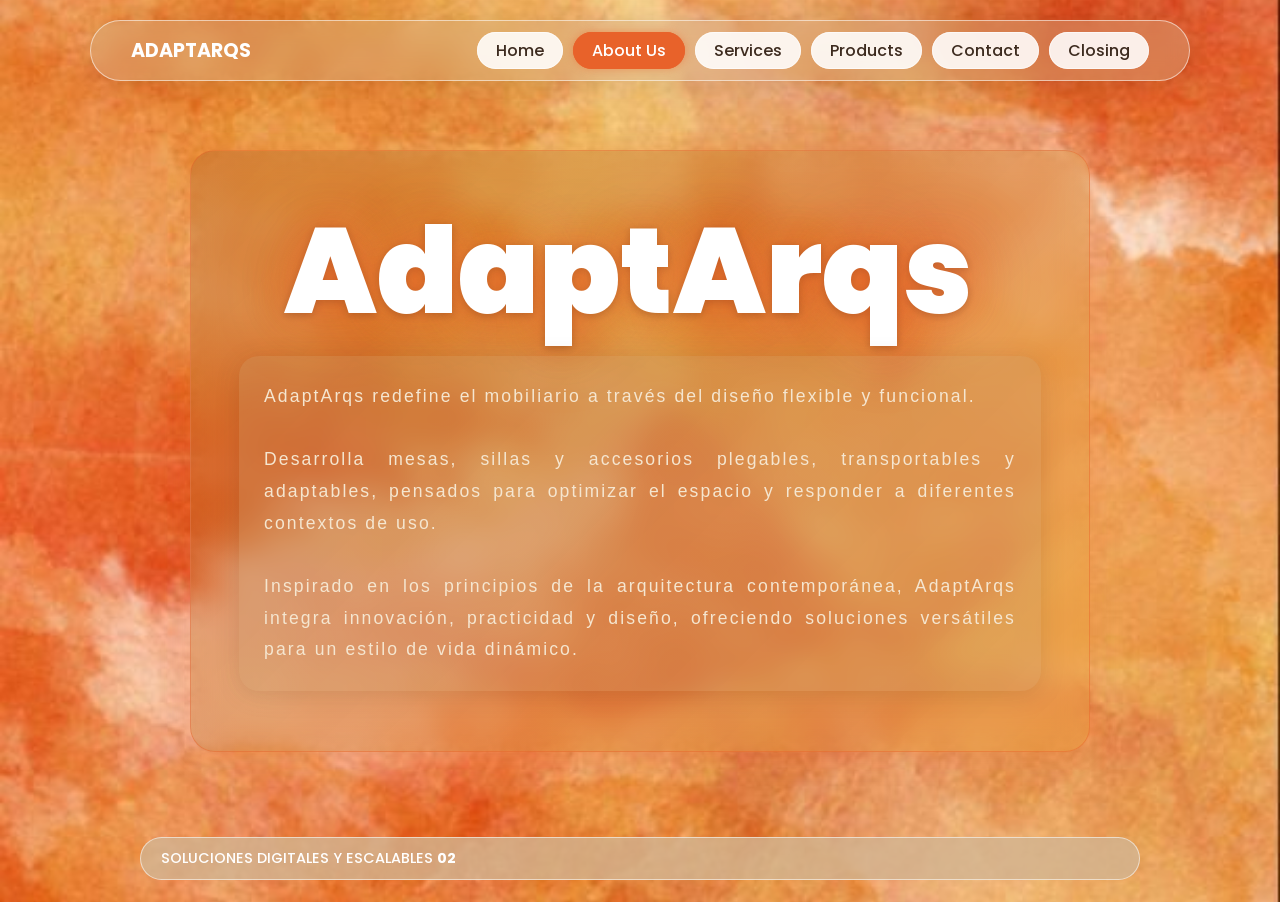
==== commit c4f71d78: "AdaptArqs: nueva razón social y catálogo de mobiliario - Renombra la marca AdaptArte a AdaptArqs en " ====
--- a/about.html
+++ b/about.html
@@ -3,21 +3,20 @@
 <head>
   <meta charset="UTF-8">
   <meta name="viewport" content="width=device-width, initial-scale=1.0">
-  <title>AdaptArte | About Us</title>
+  <title>AdaptArqs | About Us</title>
   <link rel="stylesheet" href="style.css">
 </head>
 <body>
 
   <!-- NAVBAR -->
   <header class="navbar">
-    <div class="logo">ADAPTARTE</div>
+    <div class="logo">ADAPTARQS</div>
     <nav>
       <ul class="nav-links">
         <li><a href="index.html">Home</a></li>
         <li><a href="about.html" class="active">About Us</a></li>
         <li><a href="services.html">Services</a></li>
         <li><a href="products.html">Products</a></li>
-        <li><a href="buy.html">Buy</a></li>
         <li><a href="contact.html">Contact</a></li>
         <li><a href="closing.html">Closing</a></li>
       </ul>
@@ -27,11 +26,11 @@
   <!-- 💡 PROPUESTA / DESCRIPCIÓN -->
   <section class="hero hero2">
     <div class="hero-content">
-      <h1>AdaptArte</h1>
+      <h1>AdaptArqs</h1>
       <p class="subtext">
-        AdaptArte redefine el mobiliario a través del diseño flexible y funcional.<br><br>
+        AdaptArqs redefine el mobiliario a través del diseño flexible y funcional.<br><br>
         Desarrolla mesas, sillas y accesorios plegables, transportables y adaptables, pensados para optimizar el espacio y responder a diferentes contextos de uso.<br><br>
-        Inspirado en los principios de la arquitectura contemporánea, AdaptArte integra innovación, practicidad y diseño, ofreciendo soluciones versátiles para un estilo de vida dinámico.
+        Inspirado en los principios de la arquitectura contemporánea, AdaptArqs integra innovación, practicidad y diseño, ofreciendo soluciones versátiles para un estilo de vida dinámico.
       </p>
     </div>
   </section>
--- a/style.css
+++ b/style.css
@@ -614,6 +614,15 @@
   margin-bottom: 5px;
 }
 
+.product-card .subtitle {
+  color: var(--text-primary);
+  font-size: 0.82rem;
+  line-height: 1.35;
+  min-height: 2.7em;
+  margin-bottom: 6px;
+  opacity: 0.9;
+}
+
 .product-card .price {
   color: var(--text-secondary);
   font-size: 0.95rem;
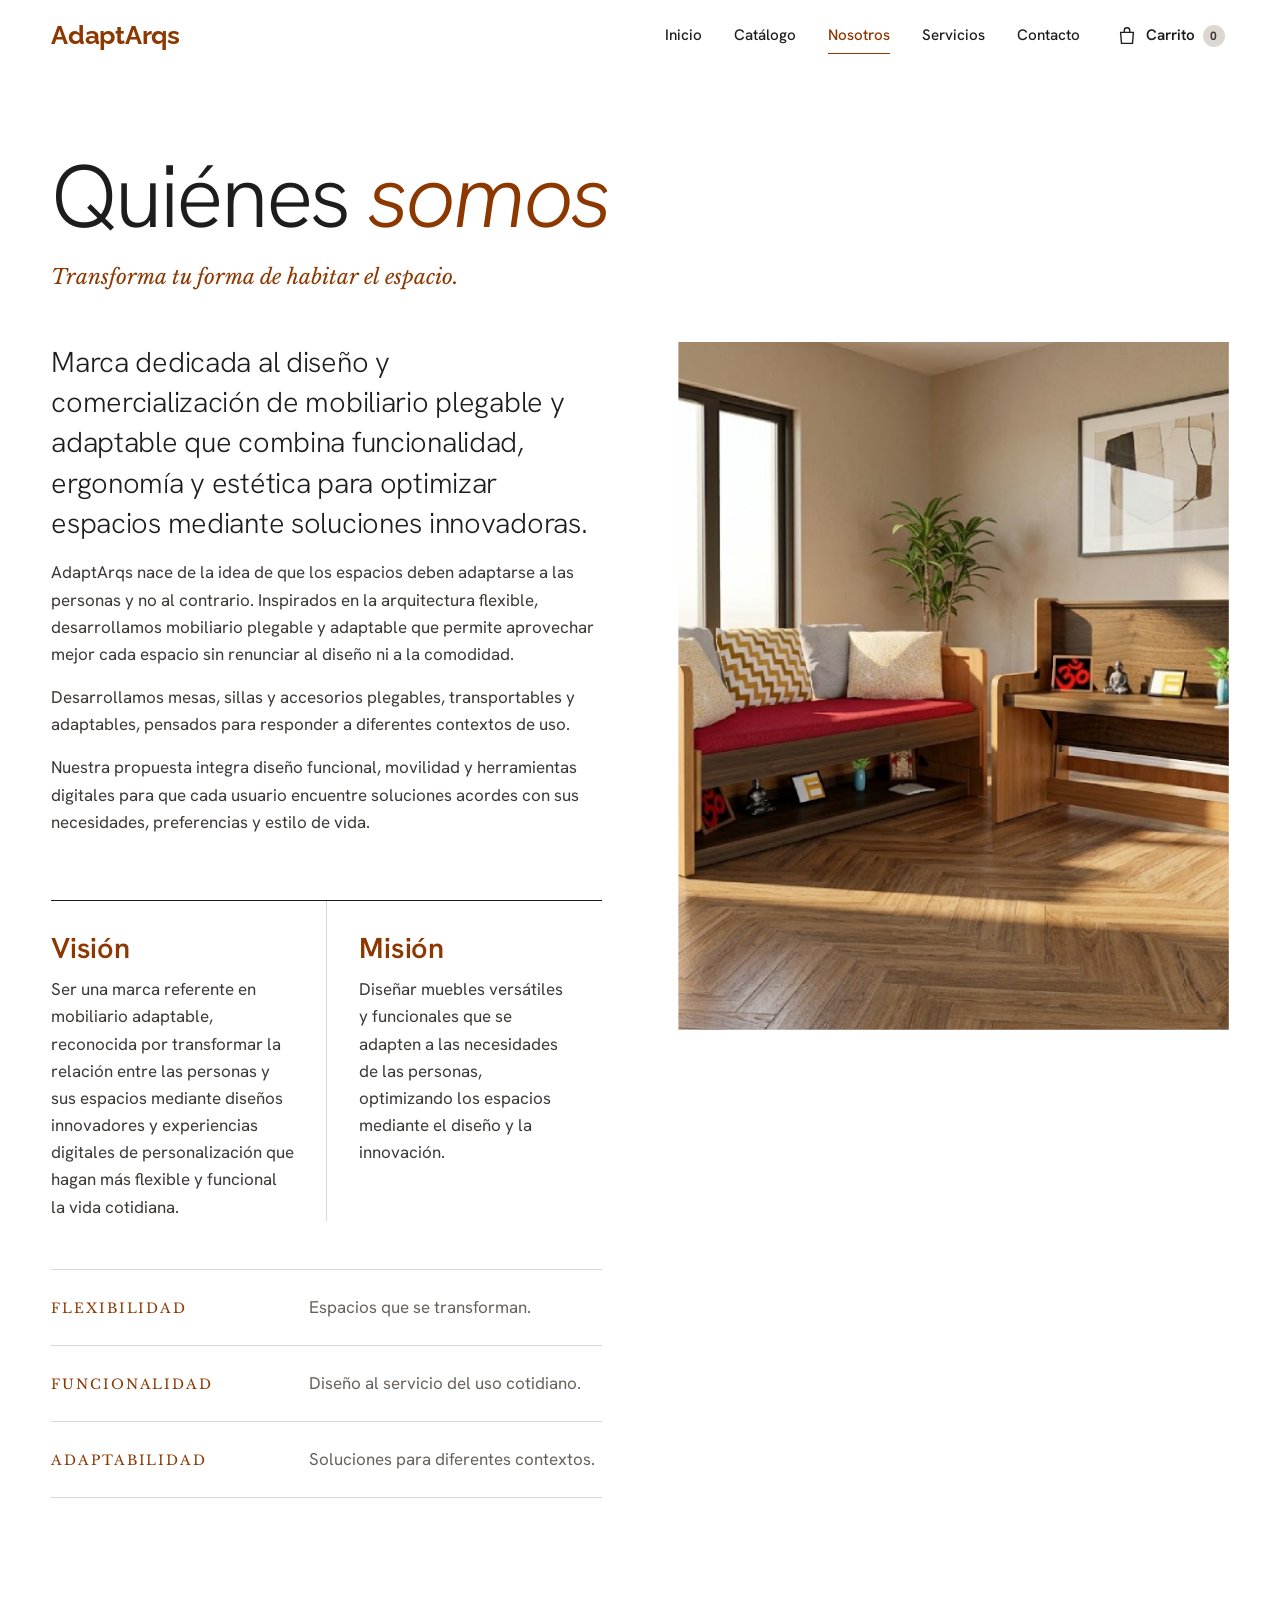
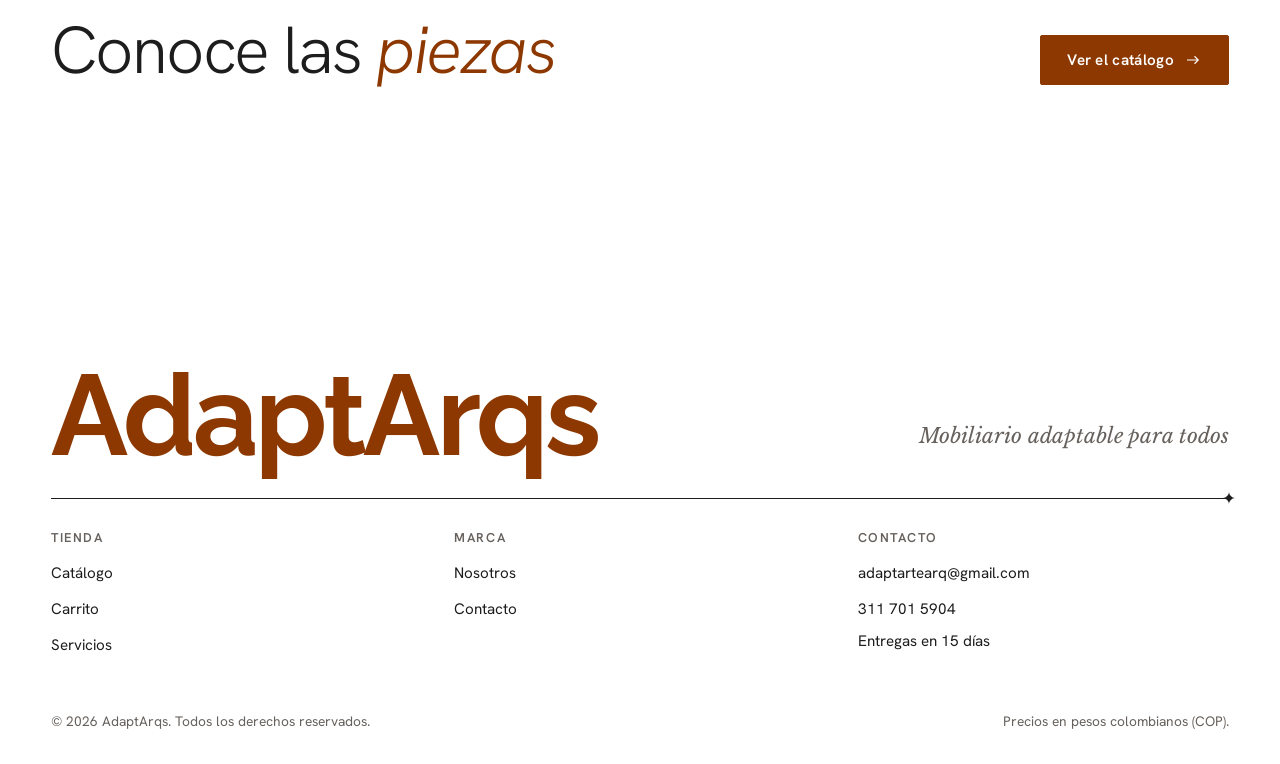
==== commit ba509126: "Rediseño de la tienda con la identidad del catálogo - Sistema visual del catálogo: fondo blanco, caf" ====
--- a/about.html
+++ b/about.html
@@ -3,77 +3,119 @@
 <head>
   <meta charset="UTF-8">
   <meta name="viewport" content="width=device-width, initial-scale=1.0">
-  <title>AdaptArqs | About Us</title>
+  <title>Nosotros | AdaptArqs</title>
+  <meta name="description" content="AdaptArqs diseña y comercializa mobiliario plegable y adaptable inspirado en la arquitectura flexible.">
+  <meta name="theme-color" content="#ffffff">
+  <link rel="icon" href="data:image/svg+xml,%3Csvg xmlns='http://www.w3.org/2000/svg' viewBox='0 0 32 32'%3E%3Ccircle cx='16' cy='16' r='14' fill='%238c3800'/%3E%3Ccircle cx='16' cy='16' r='6' fill='%23fff'/%3E%3C/svg%3E">
+  <link rel="preconnect" href="https://fonts.googleapis.com">
+  <link rel="preconnect" href="https://fonts.gstatic.com" crossorigin>
+  <link rel="stylesheet" href="https://fonts.googleapis.com/css2?family=Hanken+Grotesk:ital,wght@0,300;0,400;0,500;0,600;0,700;1,300;1,400&family=Libre+Baskerville:ital@0;1&family=Raleway:wght@700&display=swap">
   <link rel="stylesheet" href="style.css">
+  <script>document.documentElement.classList.add('js');if(matchMedia('(prefers-reduced-motion: reduce)').matches&&!/motion=full/.test(location.search))document.documentElement.classList.add('rm')</script>
 </head>
 <body>
+  <a class="skip-link" href="#main">Saltar al contenido</a>
 
-  <!-- NAVBAR -->
-  <header class="navbar">
-    <div class="logo">ADAPTARQS</div>
-    <nav>
-      <ul class="nav-links">
-        <li><a href="index.html">Home</a></li>
-        <li><a href="about.html" class="active">About Us</a></li>
-        <li><a href="services.html">Services</a></li>
-        <li><a href="products.html">Products</a></li>
-        <li><a href="contact.html">Contact</a></li>
-        <li><a href="closing.html">Closing</a></li>
-      </ul>
-    </nav>
+  <header class="site-header">
+    <div class="wrap">
+      <a class="wordmark" href="index.html">AdaptArqs</a>
+      <nav class="site-nav" id="site-nav" aria-label="Principal">
+        <ul>
+          <li><a href="index.html">Inicio</a></li>
+          <li><a href="products.html">Catálogo</a></li>
+          <li><a href="about.html" aria-current="page">Nosotros</a></li>
+          <li><a href="services.html">Servicios</a></li>
+          <li><a href="contact.html">Contacto</a></li>
+        </ul>
+        <div class="nav-contact">
+          <span>Escríbenos</span>
+          <a href="mailto:adaptartearq@gmail.com">adaptartearq@gmail.com</a>
+          <a href="tel:+573117015904">311 701 5904</a>
+        </div>
+      </nav>
+      <a class="cart-link" href="cart.html" aria-label="Carrito, 0 productos">
+        <svg viewBox="0 0 24 24" fill="none" stroke="currentColor" stroke-width="1.5" aria-hidden="true"><path d="M5 8h14l-1 12H6L5 8Z"/><path d="M9 8V6a3 3 0 0 1 6 0v2"/></svg>
+        <span class="cart-label">Carrito</span>
+        <span class="cart-count" data-cart-count data-empty="true">0</span>
+      </a>
+      <button class="menu-toggle" type="button" aria-expanded="false" aria-controls="site-nav" aria-label="Abrir menú"><span></span><span></span></button>
+    </div>
   </header>
 
-  <!-- 💡 PROPUESTA / DESCRIPCIÓN -->
-  <section class="hero hero2">
-    <div class="hero-content">
-      <h1>AdaptArqs</h1>
-      <p class="subtext">
-        AdaptArqs redefine el mobiliario a través del diseño flexible y funcional.<br><br>
-        Desarrolla mesas, sillas y accesorios plegables, transportables y adaptables, pensados para optimizar el espacio y responder a diferentes contextos de uso.<br><br>
-        Inspirado en los principios de la arquitectura contemporánea, AdaptArqs integra innovación, practicidad y diseño, ofreciendo soluciones versátiles para un estilo de vida dinámico.
-      </p>
-    </div>
-  </section>
-<!--
-  WHO WE ARE
-  <section class="about">
-    <div class="about-container">
-      <div class="about-text">
-        <h2>WHO WE ARE?</h2>
-        <p>
-          Somos un equipo de arquitectos innovadores que desarrollamos un catálogo inteligente
-          de mobiliario plegable y multifuncional, diseñado para optimizar espacios y adaptarse a
-          distintas formas de habitar.
-        </p>
+    <main id="main">
+    <section class="wrap page-head" aria-labelledby="about-title">
+      <h1 id="about-title">Quiénes <em>somos</em></h1>
+      <p class="serif-italic" style="color: var(--color-accent)">Transforma tu forma de habitar el espacio.</p>
+    </section>
+
+    <section class="wrap split" aria-label="La marca">
+      <div class="prose">
+        <p class="lead">Marca dedicada al diseño y comercialización de mobiliario plegable y adaptable que combina funcionalidad, ergonomía y estética para optimizar espacios mediante soluciones innovadoras.</p>
+        <p>AdaptArqs nace de la idea de que los espacios deben adaptarse a las personas y no al contrario. Inspirados en la arquitectura flexible, desarrollamos mobiliario plegable y adaptable que permite aprovechar mejor cada espacio sin renunciar al diseño ni a la comodidad.</p>
+        <p>Desarrollamos mesas, sillas y accesorios plegables, transportables y adaptables, pensados para responder a diferentes contextos de uso.</p>
+        <p>Nuestra propuesta integra diseño funcional, movilidad y herramientas digitales para que cada usuario encuentre soluciones acordes con sus necesidades, preferencias y estilo de vida.</p>
+
+        <div class="pair">
+          <div data-reveal>
+            <h2>Visión</h2>
+            <p>Ser una marca referente en mobiliario adaptable, reconocida por transformar la relación entre las personas y sus espacios mediante diseños innovadores y experiencias digitales de personalización que hagan más flexible y funcional la vida cotidiana.</p>
+          </div>
+          <div data-reveal>
+            <h2>Misión</h2>
+            <p>Diseñar muebles versátiles y funcionales que se adapten a las necesidades de las personas, optimizando los espacios mediante el diseño y la innovación.</p>
+          </div>
+        </div>
+
+        <ul class="principles-list">
+          <li><strong>Flexibilidad</strong><span>Espacios que se transforman.</span></li>
+          <li><strong>Funcionalidad</strong><span>Diseño al servicio del uso cotidiano.</span></li>
+          <li><strong>Adaptabilidad</strong><span>Soluciones para diferentes contextos.</span></li>
+        </ul>
       </div>
 
-      <div class="about-team">
-        <div class="member">
-          <img src="./Media/giovannis.jpg" alt="Giovannis">
-          <span>Giovannis</span>
+      <figure>
+        <a class="plate split-plate" href="buy.html?p=altea" aria-label="Ver ALTEA: Sofá multifuncional">
+          <img class="plate-photo" src="./Productos/catalogo/altea.jpg" alt="ALTEA: Sofá multifuncional con almacenamiento inferior" decoding="async">
+        </a>
+      </figure>
+    </section>
+
+    <section class="section wrap" aria-labelledby="about-cta">
+      <div class="section-head">
+        <h2 id="about-cta">Conoce las <em>piezas</em></h2>
+        <a class="btn" href="products.html">Ver el catálogo
+          <svg class="icon-arrow" viewBox="0 0 24 24" fill="none" stroke="currentColor" stroke-width="1.5" aria-hidden="true"><path d="M4 12h15m-5-5 5 5-5 5"/></svg>
+        </a>
+      </div>
+    </section>
+  </main>
+
+  <footer class="site-footer">
+    <div class="wrap">
+      <div class="footer-head">
+        <p class="footer-mark">AdaptArqs</p>
+        <p class="footer-tag serif-italic">Mobiliario adaptable para todos</p>
+      </div>
+      <div class="rule" aria-hidden="true"></div>
+      <div class="footer-grid">
+        <div>
+          <h2>Tienda</h2>
+          <ul><li><a href="products.html">Catálogo</a></li><li><a href="cart.html">Carrito</a></li><li><a href="services.html">Servicios</a></li></ul>
         </div>
-        <div class="member">
-          <img src="./Media/sandri.jpg" alt="Sandri">
-          <span>Sandri</span>
+        <div>
+          <h2>Marca</h2>
+          <ul><li><a href="about.html">Nosotros</a></li><li><a href="contact.html">Contacto</a></li></ul>
         </div>
-        <div class="member">
-          <img src="./Media/Juan.jpg" alt="Juan">
-          <span>Juan</span>
-        </div>
-        <div class="member">
-          <img src="./Media/Shirly.jpeg" alt="Shirly">
-          <span>Shirly</span>
+        <div>
+          <h2>Contacto</h2>
+          <ul><li><a href="mailto:adaptartearq@gmail.com">adaptartearq@gmail.com</a></li><li><a href="tel:+573117015904">311 701 5904</a></li><li>Entregas en 15 días</li></ul>
         </div>
       </div>
+      <div class="footer-legal"><span>© 2026 AdaptArqs. Todos los derechos reservados.</span><span>Precios en pesos colombianos (COP).</span></div>
     </div>
-  </section>
---> 
-
-  <!-- FOOTER -->
-  <footer class="footer">
-    <p>SOLUCIONES DIGITALES Y ESCALABLES <span>02</span></p>
   </footer>
 
+  <script src="productos.js"></script>
   <script src="script.js"></script>
 </body>
 </html>
--- a/style.css
+++ b/style.css
@@ -1,1095 +1,1393 @@
-@import url('https://fonts.googleapis.com/css2?family=Poppins:wght@300;400;600;700&display=swap');
-@import url('https://fonts.googleapis.com/css2?family=Montserrat:wght@700;900&display=swap');
-
-/* === VARIABLES DE PALETA === */
+/* =============================================================
+   AdaptArqs — sistema visual del catálogo llevado a la web
+   Tokens: primitivos → semánticos → componentes
+   ============================================================= */
+
 :root {
-  --text-primary:   #ffffff;
-  --text-secondary: #f5e6d0;
-  --text-light:     #e8cdb0;
-  --bg-card:        rgba(195, 155, 110, 0.42);
-  --bg-card-hover:  rgba(180, 140, 95, 0.55);
-  --bg-navbar:      rgba(210, 175, 135, 0.38);
-  --bg-footer:      rgba(210, 180, 145, 0.80);
-  --border-color:   rgba(255, 255, 255, 0.55);
-  --border-hover:   rgba(255, 255, 255, 0.90);
-  --btn-active-bg:  rgba(255, 255, 255, 0.92);
-  --btn-hover:      rgba(255, 255, 255, 1.00);
-  --shadow:         0 4px 25px rgba(80, 45, 15, 0.15);
-
-  /* === COLORES DE ACENTO === */
-  --accent:         #E8622A;          /* terracota vibrante */
-  --accent-light:   rgba(232, 98, 42, 0.18);
-  --accent-glow:    rgba(232, 98, 42, 0.45);
-  --accent2:        #F4A832;          /* ámbar cálido */
-  --accent2-light:  rgba(244, 168, 50, 0.15);
-  --shadow-accent:  0 4px 30px rgba(232, 98, 42, 0.22);
-}
-
-* {
-  margin: 0;
-  padding: 0;
-  box-sizing: border-box;
-  font-family: 'Poppins', sans-serif;
-}
-
-
-/* =============================================
-   🌀 PAGE TRANSITION OVERLAY
-   ============================================= */
-.page-overlay {
-  position: fixed;
+  /* ---- Primitivos ---- */
+  --white:      #ffffff;
+  --paper:      #f6f4f1;
+  --ink-900:    #1d1d1d;
+  --ink-700:    #3b3836;
+  --ink-500:    #66615d;
+  --ink-300:    #a39d97;
+  --ink-150:    #dcd7d1;
+  --ink-100:    #ebe7e2;
+  --brown-600:  #8c3800;
+  --brown-700:  #6e2b00;
+  --brown-100:  #f5ebe3;
+  --wine-700:   #651f0e;
+  --wine-800:   #4e1709;
+  --wine-50:    #f7e9e3;
+
+  --font-mark:  'Raleway', 'Hanken Grotesk', sans-serif;
+  --font-sans:  'Hanken Grotesk', 'Helvetica Neue', Arial, sans-serif;
+  --font-serif: 'Libre Baskerville', Georgia, serif;
+
+  --step--1: clamp(0.8rem, 0.78rem + 0.1vw, 0.875rem);
+  --step-0:  clamp(1rem, 0.97rem + 0.15vw, 1.0625rem);
+  --step-1:  clamp(1.15rem, 1.08rem + 0.35vw, 1.3rem);
+  --step-2:  clamp(1.4rem, 1.25rem + 0.75vw, 1.8rem);
+  --step-3:  clamp(1.8rem, 1.45rem + 1.6vw, 2.75rem);
+  --step-4:  clamp(2.3rem, 1.6rem + 3.2vw, 4.25rem);
+  --step-5:  clamp(2.8rem, 1.7rem + 4.8vw, 5.75rem);
+
+  --space-1: 4px;  --space-2: 8px;  --space-3: 12px; --space-4: 16px;
+  --space-5: 24px; --space-6: 32px; --space-7: 48px; --space-8: 64px;
+  --space-9: 96px; --space-10: 144px;
+
+  --ease-out:    cubic-bezier(0.16, 1, 0.3, 1);
+  --ease-in-out: cubic-bezier(0.65, 0, 0.35, 1);
+  --ease-in:     cubic-bezier(0.55, 0, 1, 0.45);
+  --dur-1: 140ms;
+  --dur-2: 240ms;
+  --dur-3: 420ms;
+  --dur-4: 900ms;
+
+  /* ---- Semánticos ---- */
+  --color-bg:          var(--white);
+  --color-surface:     var(--paper);
+  --color-text:        var(--ink-900);
+  --color-text-muted:  var(--ink-500);
+  --color-accent:      var(--brown-600);
+  --color-accent-deep: var(--brown-700);
+  --color-accent-soft: var(--brown-100);
+  --color-line:        var(--ink-900);
+  --color-line-soft:   var(--ink-150);
+  --color-band:        var(--wine-700);
+  --color-on-band:     var(--wine-50);
+  --color-focus:       var(--brown-600);
+  --color-danger:      #a3260f;
+
+  --gutter:     clamp(16px, 4vw, 56px);
+  --max-width:  1360px;
+  --section-y:  clamp(72px, 9vw, 144px);
+
+  /* ---- Componentes ---- */
+  --header-h:   72px;
+  --btn-h:      50px;
+  --btn-radius: 2px;
+  --card-ratio: 4 / 5;
+  --rule-weight: 1px;
+
+  color-scheme: light;
+}
+
+@media (max-width: 768px) {
+  :root { --header-h: 60px; --btn-h: 52px; }
+}
+
+/* ---- Base ---- */
+*, *::before, *::after { box-sizing: border-box; }
+
+* { margin: 0; padding: 0; }
+
+html {
+  -webkit-text-size-adjust: 100%;
+  text-size-adjust: 100%;
+  scroll-padding-top: calc(var(--header-h) + 16px);
+}
+
+body {
+  font-family: var(--font-sans);
+  font-size: var(--step-0);
+  line-height: 1.6;
+  color: var(--color-text);
+  background: var(--color-bg);
+  min-height: 100vh;
+  overflow-x: clip;
+  -webkit-font-smoothing: antialiased;
+  caret-color: var(--color-accent);
+}
+
+img, svg, video { display: block; max-width: 100%; }
+
+a { color: inherit; }
+
+button, input, select, textarea { font: inherit; color: inherit; }
+
+button { cursor: pointer; background: none; border: none; }
+
+h1, h2, h3, h4 {
+  font-weight: 400;
+  line-height: 1.08;
+  letter-spacing: -0.02em;
+  text-wrap: balance;
+}
+
+p { text-wrap: pretty; }
+
+::selection { background: var(--color-accent); color: var(--white); }
+
+:focus-visible {
+  outline: 2px solid var(--color-focus);
+  outline-offset: 3px;
+  border-radius: 1px;
+}
+
+html { scrollbar-color: var(--ink-300) transparent; scrollbar-width: thin; }
+::-webkit-scrollbar { width: 10px; height: 10px; }
+::-webkit-scrollbar-thumb { background: var(--ink-150); border-radius: 10px; border: 2px solid var(--white); }
+::-webkit-scrollbar-thumb:hover { background: var(--ink-300); }
+
+[hidden] { display: none !important; }
+
+.sr-only {
+  position: absolute; width: 1px; height: 1px; padding: 0; margin: -1px;
+  overflow: hidden; clip: rect(0 0 0 0); white-space: nowrap; border: 0;
+}
+
+.skip-link {
+  position: absolute; left: var(--gutter); top: -60px; z-index: 2000;
+  background: var(--color-accent); color: var(--white);
+  padding: 10px 16px; text-decoration: none; font-weight: 600;
+  transition: top var(--dur-2) var(--ease-out);
+}
+.skip-link:focus { top: 12px; }
+
+.wrap {
+  width: 100%;
+  max-width: var(--max-width);
+  margin-inline: auto;
+  padding-inline: var(--gutter);
+}
+
+/* Nombre de pieza al estilo del catálogo: cursiva café */
+.title em, h1 em, h2 em, h3 em {
+  font-style: italic;
+  font-weight: 300;
+  color: var(--color-accent);
+}
+
+.serif-italic {
+  font-family: var(--font-serif);
+  font-style: italic;
+  font-weight: 400;
+  letter-spacing: 0;
+}
+
+.muted { color: var(--color-text-muted); }
+
+/* ---- Línea con estrella de cuatro puntas (firma del catálogo) ---- */
+.rule {
+  position: relative;
+  height: 0;
+  border: 0;
+  border-bottom: var(--rule-weight) solid var(--color-line);
+}
+
+.rule::after {
+  content: '';
+  position: absolute;
+  right: -6px;
+  top: -6px;
+  width: 12px;
+  height: 12px;
+  background: currentColor;
+  color: var(--color-line);
+  -webkit-mask: url("data:image/svg+xml,%3Csvg xmlns='http://www.w3.org/2000/svg' viewBox='0 0 24 24'%3E%3Cpath d='M12 0c.6 6.5 5.5 11.4 12 12-6.5.6-11.4 5.5-12 12-.6-6.5-5.5-11.4-12-12C6.5 11.4 11.4 6.5 12 0z'/%3E%3C/svg%3E") center / contain no-repeat;
+          mask: url("data:image/svg+xml,%3Csvg xmlns='http://www.w3.org/2000/svg' viewBox='0 0 24 24'%3E%3Cpath d='M12 0c.6 6.5 5.5 11.4 12 12-6.5.6-11.4 5.5-12 12-.6-6.5-5.5-11.4-12-12C6.5 11.4 11.4 6.5 12 0z'/%3E%3C/svg%3E") center / contain no-repeat;
+}
+
+/* ---- Motivo de cuatro anillos ---- */
+.rings { width: 112px; height: auto; color: var(--color-accent); }
+
+/* =============================================================
+   BOTONES Y ENLACES
+   ============================================================= */
+.btn {
+  --_bg: var(--color-accent);
+  --_fg: var(--white);
+  --_bd: var(--color-accent);
+  display: inline-flex;
+  align-items: center;
+  justify-content: center;
+  gap: 10px;
+  min-height: var(--btn-h);
+  padding: 0 26px;
+  border: 1px solid var(--_bd);
+  border-radius: var(--btn-radius);
+  background: var(--_bg);
+  color: var(--_fg);
+  font-family: var(--font-sans);
+  font-size: 0.95rem;
+  font-weight: 600;
+  letter-spacing: 0.02em;
+  text-decoration: none;
+  cursor: pointer;
+  touch-action: manipulation;
+  transition:
+    background-color var(--dur-2) var(--ease-out),
+    border-color var(--dur-2) var(--ease-out),
+    color var(--dur-2) var(--ease-out),
+    transform var(--dur-1) var(--ease-out);
+}
+
+.btn:hover { --_bg: var(--color-accent-deep); --_bd: var(--color-accent-deep); }
+.btn:active { transform: scale(0.98); }
+
+.btn svg { width: 18px; height: 18px; flex-shrink: 0; transition: transform var(--dur-2) var(--ease-out); }
+.btn:hover .icon-arrow { transform: translateX(4px); }
+
+.btn--ghost {
+  --_bg: transparent;
+  --_fg: var(--color-text);
+  --_bd: var(--color-line);
+}
+.btn--ghost:hover { --_bg: var(--color-text); --_fg: var(--white); --_bd: var(--color-text); }
+
+.btn--light {
+  --_bg: var(--color-on-band);
+  --_fg: var(--color-band);
+  --_bd: var(--color-on-band);
+}
+.btn--light:hover { --_bg: var(--white); --_bd: var(--white); }
+
+.btn--block { width: 100%; }
+
+.btn[disabled], .btn[aria-disabled="true"] { opacity: 0.45; cursor: not-allowed; pointer-events: none; }
+
+.btn.is-done { --_bg: var(--ink-900); --_bd: var(--ink-900); }
+
+.link-arrow {
+  display: inline-flex;
+  align-items: center;
+  gap: 8px;
+  font-weight: 600;
+  font-size: 0.95rem;
+  text-decoration: none;
+  color: var(--color-text);
+  padding-block: 6px;
+  background: linear-gradient(currentColor, currentColor) 0 100% / 100% 1px no-repeat;
+  transition: background-size var(--dur-3) var(--ease-out), color var(--dur-2) var(--ease-out);
+}
+.link-arrow svg { width: 16px; height: 16px; transition: transform var(--dur-2) var(--ease-out); }
+.link-arrow:hover { color: var(--color-accent); background-size: 0% 1px; background-position: 100% 100%; }
+.link-arrow:hover svg { transform: translateX(4px); }
+
+/* =============================================================
+   ENCABEZADO
+   ============================================================= */
+.site-header {
+  position: sticky;
+  top: 0;
+  z-index: 900;
+  height: var(--header-h);
+  background: rgba(255, 255, 255, 0.94);
+  border-bottom: 1px solid transparent;
+  transition: border-color var(--dur-3) var(--ease-out), background-color var(--dur-3) var(--ease-out);
+}
+
+.site-header.is-scrolled { border-bottom-color: var(--color-line-soft); background: var(--white); }
+
+.site-header .wrap {
+  height: 100%;
+  display: flex;
+  align-items: center;
+  gap: var(--space-6);
+}
+
+.wordmark {
+  font-family: var(--font-mark);
+  font-weight: 700;
+  font-size: 1.6rem;
+  letter-spacing: -0.01em;
+  color: var(--color-accent);
+  text-decoration: none;
+  line-height: 1;
+  margin-right: auto;
+}
+
+.site-nav ul { list-style: none; display: flex; gap: var(--space-6); }
+
+.site-nav a {
+  position: relative;
+  display: inline-block;
+  padding: 8px 0;
+  font-size: 0.95rem;
+  font-weight: 500;
+  text-decoration: none;
+  color: var(--color-text);
+}
+
+.site-nav a::after {
+  content: '';
+  position: absolute;
+  left: 0; right: 0; bottom: 2px;
+  height: 1px;
+  background: currentColor;
+  transform: scaleX(0);
+  transform-origin: right;
+  transition: transform var(--dur-3) var(--ease-out);
+}
+
+.site-nav a:hover::after,
+.site-nav a[aria-current="page"]::after { transform: scaleX(1); transform-origin: left; }
+
+.site-nav a[aria-current="page"] { color: var(--color-accent); }
+
+.site-nav .nav-contact { display: none; }
+
+.cart-link {
+  position: relative;
+  display: inline-flex;
+  align-items: center;
+  gap: 8px;
+  min-height: 44px;
+  padding: 0 4px;
+  text-decoration: none;
+  font-weight: 600;
+  font-size: 0.95rem;
+}
+.cart-link svg { width: 22px; height: 22px; }
+
+.cart-count {
+  min-width: 22px;
+  height: 22px;
+  padding: 0 6px;
+  border-radius: 11px;
+  background: var(--color-accent);
+  color: var(--white);
+  font-size: 0.75rem;
+  font-weight: 700;
+  line-height: 22px;
+  text-align: center;
+  font-variant-numeric: tabular-nums;
+  transform-origin: center;
+}
+.cart-count[data-empty="true"] { background: var(--ink-150); color: var(--ink-700); }
+.cart-count.is-bump { animation: bump 520ms var(--ease-out); }
+
+@keyframes bump {
+  0%   { transform: scale(1); }
+  30%  { transform: scale(1.35); }
+  100% { transform: scale(1); }
+}
+
+.menu-toggle {
+  display: none;
+  width: 44px;
+  height: 44px;
+  margin-right: -10px;
+  position: relative;
+}
+.menu-toggle span {
+  position: absolute;
+  left: 11px; right: 11px;
+  height: 1.5px;
+  background: var(--color-text);
+  transition: transform var(--dur-3) var(--ease-out), top var(--dur-3) var(--ease-out);
+}
+.menu-toggle span:nth-child(1) { top: 17px; }
+.menu-toggle span:nth-child(2) { top: 26px; }
+.menu-toggle[aria-expanded="true"] span:nth-child(1) { top: 21.5px; transform: rotate(45deg); }
+.menu-toggle[aria-expanded="true"] span:nth-child(2) { top: 21.5px; transform: rotate(-45deg); }
+
+@media (max-width: 900px) {
+  .site-header .wrap { gap: var(--space-3); }
+  .wordmark { font-size: 1.4rem; }
+  .menu-toggle { display: block; order: 3; }
+  .cart-link .cart-label { display: none; }
+
+  .site-nav {
+    position: fixed;
+    inset: var(--header-h) 0 0 0;
+    z-index: 899;
+    background: var(--white);
+    padding: var(--space-6) var(--gutter) var(--space-7);
+    display: flex;
+    flex-direction: column;
+    justify-content: space-between;
+    clip-path: inset(0 0 100% 0);
+    visibility: hidden;
+    transition: clip-path var(--dur-3) var(--ease-out), visibility 0s linear var(--dur-3);
+  }
+
+  .site-nav.is-open {
+    clip-path: inset(0 0 0 0);
+    visibility: visible;
+    transition: clip-path var(--dur-3) var(--ease-out), visibility 0s;
+  }
+
+  .site-nav ul { flex-direction: column; gap: 0; }
+  .site-nav li { border-bottom: 1px solid var(--color-line-soft); }
+
+  .site-nav a {
+    display: block;
+    padding: 18px 0;
+    font-size: var(--step-3);
+    font-weight: 300;
+    letter-spacing: -0.02em;
+  }
+  .site-nav a::after { display: none; }
+
+  .site-nav .nav-contact {
+    display: grid;
+    gap: 6px;
+    font-size: 0.95rem;
+    color: var(--color-text-muted);
+  }
+  .site-nav .nav-contact a { font-size: 1rem; font-weight: 500; padding: 4px 0; color: var(--color-text); }
+
+  .site-nav.is-open li { animation: navIn var(--dur-3) var(--ease-out) both; }
+  .site-nav.is-open li:nth-child(2) { animation-delay: 40ms; }
+  .site-nav.is-open li:nth-child(3) { animation-delay: 80ms; }
+  .site-nav.is-open li:nth-child(4) { animation-delay: 120ms; }
+  .site-nav.is-open li:nth-child(5) { animation-delay: 160ms; }
+
+  body.nav-open { overflow: hidden; }
+}
+
+@keyframes navIn {
+  from { opacity: 0; transform: translateY(14px); }
+  to   { opacity: 1; transform: none; }
+}
+
+/* =============================================================
+   PIE DE PÁGINA
+   ============================================================= */
+.site-footer {
+  margin-top: var(--section-y);
+  padding-bottom: var(--space-6);
+}
+
+.footer-head {
+  display: flex;
+  justify-content: space-between;
+  align-items: flex-end;
+  gap: var(--space-6);
+  flex-wrap: wrap;
+  padding-bottom: var(--space-6);
+}
+
+.footer-mark {
+  font-family: var(--font-mark);
+  font-weight: 700;
+  font-size: clamp(3rem, 1.5rem + 7vw, 7.5rem);
+  line-height: 0.9;
+  letter-spacing: -0.03em;
+  color: var(--color-accent);
+}
+
+.footer-tag {
+  font-size: var(--step-1);
+  color: var(--color-text-muted);
+  padding-bottom: 0.6em;
+}
+
+.footer-grid {
+  display: grid;
+  grid-template-columns: repeat(3, minmax(0, 1fr));
+  gap: var(--space-6);
+  padding-top: var(--space-6);
+  font-size: 0.95rem;
+}
+
+.footer-grid h2 {
+  font-size: 0.8rem;
+  font-weight: 600;
+  letter-spacing: 0.12em;
+  text-transform: uppercase;
+  color: var(--color-text-muted);
+  margin-bottom: var(--space-3);
+}
+
+.footer-grid ul { list-style: none; display: grid; gap: 4px; }
+
+.footer-grid a { text-decoration: none; display: inline-block; padding: 4px 0; }
+.footer-grid a:hover { color: var(--color-accent); }
+
+.footer-legal {
+  display: flex;
+  justify-content: space-between;
+  gap: var(--space-4);
+  flex-wrap: wrap;
+  margin-top: var(--space-7);
+  font-size: var(--step--1);
+  color: var(--color-text-muted);
+}
+
+@media (max-width: 640px) {
+  .footer-grid { grid-template-columns: 1fr 1fr; }
+  .footer-grid > :last-child { grid-column: 1 / -1; }
+}
+
+/* =============================================================
+   PLANO → OBJETO (revelado de la foto sobre su dibujo)
+   ============================================================= */
+.plate {
+  position: relative;
+  display: block;
+  overflow: hidden;
+  background: var(--white);
+}
+
+.plate img {
+  position: absolute;
   inset: 0;
-  background: linear-gradient(
-    135deg,
-    rgba(232, 98, 42, 0.92) 0%,
-    rgba(60, 30, 10, 0.96)  100%
-  );
-  z-index: 99990;
+  width: 100%;
+  height: 100%;
+  object-fit: cover;
+}
+
+.plate .plate-plano { object-fit: cover; }
+
+.plate .plate-photo { clip-path: inset(0 0 0 0); }
+
+.js .plate[data-build] .plate-photo { clip-path: inset(0 100% 0 0); }
+.js .plate[data-build] .plate-plano { clip-path: inset(0 100% 0 0); }
+
+.js .plate[data-build].is-drawn .plate-plano {
+  clip-path: inset(0 0 0 0);
+  transition: clip-path 700ms var(--ease-in-out);
+}
+
+.js .plate[data-build].is-built .plate-photo {
+  clip-path: inset(0 0 0 0);
+  transition: clip-path var(--dur-4) var(--ease-out);
+}
+
+/* Salida: la foto y el plano se retiran hacia la derecha antes de la siguiente pieza */
+.js .plate[data-build].is-leaving .plate-photo,
+.js .plate[data-build].is-leaving .plate-plano {
+  clip-path: inset(0 0 0 100%);
+  transition: clip-path 460ms var(--ease-in-out);
+}
+
+/* Línea de construcción que acompaña el revelado */
+.plate::after {
+  content: '';
+  position: absolute;
+  top: 0; bottom: 0;
+  left: 0;
+  width: 1px;
+  background: var(--color-accent);
+  opacity: 0;
   pointer-events: none;
-  opacity: 0;
-  transition: opacity 0.55s cubic-bezier(0.76, 0, 0.24, 1);
-}
-
-.page-overlay.fade-in  { opacity: 1; pointer-events: all; }
-.page-overlay.fade-out { opacity: 0; pointer-events: none; }
-
-/* =============================================
-   📝 SPLIT TEXT REVEAL
-   ============================================= */
-.split-word {
-  display: inline-block;
-  vertical-align: bottom;
-  margin-right: 0.2em;
-}
-
-.split-word span {
-  display: inline-block;
-  transform: translateY(110%);
-  opacity: 0;
-  transition:
-    transform 0.75s cubic-bezier(0.16, 1, 0.3, 1),
-    opacity   0.75s cubic-bezier(0.16, 1, 0.3, 1);
-  will-change: transform, opacity;
-}
-
-.split-word.revealed span {
-  transform: translateY(0);
-  opacity: 1;
-}
-
-/* =============================================
-   🎨 BREATHING GRADIENT (hero card)
-   ============================================= */
-@keyframes breatheGradient {
-  0%   { background-position: 0%   50%; }
-  50%  { background-position: 100% 50%; }
-  100% { background-position: 0%   50%; }
-}
-
-/* --- FONDO GLOBAL --- */
-body {
+}
+.js .plate[data-build].is-built::after { animation: scanline var(--dur-4) var(--ease-out) both; }
+
+@keyframes scanline {
+  0%   { left: 0;    opacity: 0; }
+  12%  { opacity: 1; }
+  88%  { opacity: 1; }
+  100% { left: 100%; opacity: 0; }
+}
+
+/* =============================================================
+   INICIO — HERO
+   ============================================================= */
+.hero {
   position: relative;
-  min-height: 100vh;
-  overflow-x: hidden;
-  /* 'scroll' en vez de 'fixed' para que el parallax JS funcione */
-  background: url('./Media/FondoNuevo2.jpeg') no-repeat center 50%;
-  background-size: cover;
-  background-attachment: scroll;
-}
-
-/* Secciones encima del canvas de partículas (z-index: 1) */
-section, header, footer, .home-desc-section,
-.about, .services, .products, .mission-vision,
-.contact-section, .closing {
+  display: grid;
+  grid-template-columns: minmax(0, 5fr) minmax(0, 6fr);
+  grid-template-rows: minmax(calc(100svh - var(--header-h) - var(--mark-h, 17vw) * 0.58), auto) auto;
+  column-gap: clamp(24px, 4.5vw, 80px);
+  padding-top: clamp(16px, 3vw, 40px);
+}
+
+.hero-copy {
+  grid-column: 1;
+  grid-row: 1;
+  align-self: center;
+  padding-bottom: var(--space-5);
+  max-width: 34rem;
+}
+
+.hero-copy h1 {
+  font-size: var(--step-5);
+  font-weight: 300;
+  line-height: 1.02;
+  letter-spacing: -0.035em;
+}
+
+.hero-sub {
+  margin-top: var(--space-5);
+  font-size: var(--step-1);
+  color: var(--color-accent);
+}
+
+.hero-body {
+  margin-top: var(--space-4);
+  max-width: 30rem;
+  color: var(--color-text-muted);
+}
+
+.hero-actions {
+  margin-top: var(--space-5);
+  display: flex;
+  align-items: center;
+  gap: var(--space-5);
+  flex-wrap: wrap;
+}
+
+.hero-facts {
+  margin-top: var(--space-5);
+  display: grid;
+  grid-template-columns: repeat(3, auto);
+  justify-content: start;
+  gap: var(--space-6);
+  border-top: 1px solid var(--color-line-soft);
+  padding-top: var(--space-4);
+}
+.hero-facts dt { font-size: var(--step--1); color: var(--color-text-muted); }
+.hero-facts dd { font-weight: 600; font-size: 0.95rem; }
+
+.hero-stage {
+  grid-column: 2;
+  grid-row: 1;
+  position: relative;
+  display: flex;
+  flex-direction: column;
+  padding-bottom: var(--space-5);
+}
+
+.hero-stage .rings {
+  position: absolute;
+  right: 0;
+  top: 0;
+  z-index: 2;
+  width: clamp(80px, 8vw, 120px);
+}
+
+.stage-plate {
+  flex: 1;
+  min-height: 300px;
+  margin-top: clamp(28px, 3vw, 44px);
+}
+
+.stage-caption {
+  display: grid;
+  grid-template-columns: 1fr auto;
+  align-items: center;
+  gap: var(--space-3) var(--space-5);
+  padding-top: var(--space-4);
+}
+
+.stage-caption .stage-name { grid-column: 1 / -1; }
+
+.stage-caption .stage-name {
+  font-size: var(--step-1);
+  font-weight: 400;
+  letter-spacing: -0.02em;
+  line-height: 1.2;
+}
+
+.stage-caption .stage-name em { font-style: italic; font-weight: 300; color: var(--color-accent); }
+
+.stage-meta {
+  display: flex;
+  align-items: center;
+  gap: var(--space-4);
+  color: var(--color-text-muted);
+  font-size: 0.95rem;
+}
+
+.stage-price { font-weight: 600; color: var(--color-text); font-variant-numeric: tabular-nums; }
+.stage-meta span { white-space: nowrap; }
+
+.stage-buy { display: flex; align-items: center; gap: var(--space-4); }
+.stage-buy .btn { white-space: nowrap; }
+
+.stage-pager {
+  display: flex;
+  align-items: center;
+  gap: 2px;
+}
+
+.icon-btn {
+  display: inline-grid;
+  place-items: center;
+  width: 44px;
+  height: 44px;
+  border-radius: 50%;
+  color: var(--color-text);
+  transition: background-color var(--dur-2) var(--ease-out), color var(--dur-2) var(--ease-out);
+}
+.icon-btn:hover { background: var(--color-accent-soft); color: var(--color-accent); }
+.icon-btn svg { width: 20px; height: 20px; }
+
+.stage-count {
+  min-width: 52px;
+  text-align: center;
+  font-size: var(--step--1);
+  font-variant-numeric: tabular-nums;
+  color: var(--color-text-muted);
+}
+
+.stage-progress {
+  grid-column: 1 / -1;
+  height: 1px;
+  background: var(--color-line-soft);
+  position: relative;
+  overflow: hidden;
+}
+.stage-progress span {
+  position: absolute;
+  inset: 0;
+  background: var(--color-text);
+  transform-origin: left;
+  transform: scaleX(0);
+}
+.stage-progress.is-running span { animation: progress var(--stage-dur, 7000ms) linear forwards; }
+.stage-progress.is-paused span { animation-play-state: paused; }
+
+@keyframes progress { to { transform: scaleX(1); } }
+
+.hero-mark {
+  grid-column: 1 / -1;
+  grid-row: 2;
+  font-family: var(--font-mark);
+  font-weight: 700;
+  color: var(--color-accent);
+  line-height: 1.08;
+  letter-spacing: -0.035em;
+  white-space: nowrap;
+  font-size: 16vw;
+  margin-top: -0.12em;
+  user-select: none;
+  overflow: hidden;
+}
+
+.hero-mark span { display: inline-block; }
+
+.js .hero-mark span {
+  transform: translateY(105%);
+  transition: transform 1100ms var(--ease-out);
+}
+.js .hero-mark.is-in span { transform: none; }
+
+@media (max-width: 1024px) {
+  .hero {
+    grid-template-columns: 1fr;
+    grid-template-rows: auto auto auto;
+    min-height: 0;
+  }
+  .hero-copy { grid-row: 1; max-width: 40rem; padding-bottom: var(--space-6); }
+  .hero-stage { grid-column: 1; grid-row: 2; }
+  .stage-plate { aspect-ratio: 4 / 4.2; flex: none; min-height: 0; margin-top: 36px; }
+  .hero-mark { grid-row: 3; margin-top: var(--space-6); }
+}
+
+@media (max-width: 640px) {
+  .hero-copy h1 { font-size: clamp(2.6rem, 11vw, 3.4rem); }
+  .hero-facts { grid-template-columns: repeat(3, minmax(0, 1fr)); gap: var(--space-4); }
+  .stage-plate { aspect-ratio: 4 / 4.6; margin-top: 28px; }
+  .hero-stage .rings { width: 72px; }
+  .stage-caption { grid-template-columns: 1fr; }
+  .stage-meta { justify-content: space-between; }
+  .stage-buy { flex-wrap: wrap; justify-content: space-between; gap: var(--space-3); }
+  .stage-buy .btn { flex: 1 1 100%; }
+  .stage-pager { width: 100%; justify-content: space-between; }
+}
+
+/* =============================================================
+   SECCIONES
+   ============================================================= */
+.section { padding-block: var(--section-y); }
+
+.section-head {
+  display: flex;
+  justify-content: space-between;
+  align-items: flex-end;
+  gap: var(--space-5);
+  flex-wrap: wrap;
+  margin-bottom: var(--space-7);
+}
+
+.section-head h2 { font-size: var(--step-4); font-weight: 300; letter-spacing: -0.03em; }
+.section-head p { max-width: 32rem; color: var(--color-text-muted); margin-top: var(--space-3); }
+
+/* ---- Galería móvil (rail con snap) ---- */
+.rail-shell { position: relative; }
+
+.rail {
+  display: grid;
+  grid-auto-flow: column;
+  grid-auto-columns: clamp(260px, 27vw, 380px);
+  gap: clamp(16px, 2vw, 28px);
+  overflow-x: auto;
+  overscroll-behavior-x: contain;
+  scroll-snap-type: x mandatory;
+  scroll-padding-inline: max(var(--gutter), calc((100% - var(--max-width)) / 2 + var(--gutter)));
+  padding-inline: max(var(--gutter), calc((100% - var(--max-width)) / 2 + var(--gutter)));
+  padding-bottom: var(--space-5);
+  scrollbar-width: none;
+  -webkit-overflow-scrolling: touch;
+}
+.rail::-webkit-scrollbar { display: none; }
+
+.rail.is-dragging { scroll-snap-type: none; cursor: grabbing; }
+.rail.is-dragging * { pointer-events: none; }
+
+.rail-controls {
+  display: flex;
+  align-items: center;
+  gap: var(--space-4);
+  margin-top: var(--space-3);
+}
+
+.rail-track {
+  flex: 1;
+  height: 1px;
+  background: var(--color-line-soft);
+  position: relative;
+}
+.rail-thumb {
+  position: absolute;
+  top: -0.5px;
+  height: 2px;
+  left: 0;
+  width: 20%;
+  background: var(--color-text);
+  transition: transform 120ms linear;
+}
+
+.rail-arrows { display: flex; gap: 6px; }
+.rail-arrows .icon-btn { border: 1px solid var(--color-line-soft); border-radius: 50%; }
+.rail-arrows .icon-btn:disabled { opacity: 0.35; cursor: default; background: none; color: var(--color-text); }
+
+/* ---- Tarjeta de producto ---- */
+.product-card {
+  position: relative;
+  scroll-snap-align: start;
+  display: flex;
+  flex-direction: column;
+}
+
+.product-card .plate {
+  aspect-ratio: var(--card-ratio);
+  background: var(--color-surface);
+}
+
+.product-card .plate-photo {
+  transition: clip-path 760ms var(--ease-out), transform 1200ms var(--ease-out);
+}
+
+.product-card.is-opening .plate-photo,
+.hero-stage.is-opening .plate-photo { clip-path: inset(0) !important; opacity: 1 !important; transition: none !important; }
+
+/* Al pasar el cursor, la foto se retira y aparece el plano de la pieza */
+@media (hover: hover) {
+  .product-card:hover .plate-photo,
+  .product-card:focus-within .plate-photo { clip-path: inset(0 0 0 100%); }
+}
+
+.product-card .card-cat {
+  position: absolute;
+  left: 12px;
+  top: 12px;
+  z-index: 2;
+  padding: 4px 10px;
+  background: var(--white);
+  font-size: 0.75rem;
+  font-weight: 600;
+  letter-spacing: 0.04em;
+}
+
+.product-card .card-body {
+  display: grid;
+  grid-template-columns: 1fr auto;
+  gap: 2px var(--space-3);
+  padding-top: var(--space-4);
+  align-items: start;
+}
+
+.product-card h3 {
+  font-size: var(--step-1);
+  font-weight: 400;
+  letter-spacing: -0.01em;
+  line-height: 1.25;
+}
+
+.product-card h3 a { text-decoration: none; }
+.product-card h3 a::after { content: ''; position: absolute; inset: 0; z-index: 1; }
+
+.product-card .card-sub {
+  grid-column: 1;
+  font-size: 0.9rem;
+  color: var(--color-text-muted);
+  line-height: 1.4;
+}
+
+.product-card .card-price {
+  grid-column: 1;
+  margin-top: var(--space-2);
+  font-weight: 600;
+  font-variant-numeric: tabular-nums;
+}
+
+.card-add {
+  grid-column: 2;
+  grid-row: 1 / span 3;
+  align-self: end;
   position: relative;
   z-index: 2;
-}
-
-/* --- NAVBAR FIJA --- */
-.navbar {
-  position: fixed;
-  top: 20px;
-  left: 50%;
-  transform: translateX(-50%);
+  display: inline-grid;
+  place-items: center;
+  width: 48px;
+  height: 48px;
+  border: 1px solid var(--color-line);
+  border-radius: 50%;
+  color: var(--color-text);
+  transition: background-color var(--dur-2) var(--ease-out), color var(--dur-2) var(--ease-out), border-color var(--dur-2) var(--ease-out), transform var(--dur-1) var(--ease-out);
+}
+.card-add svg { width: 20px; height: 20px; }
+.card-add:hover { background: var(--color-accent); border-color: var(--color-accent); color: var(--white); }
+.card-add:active { transform: scale(0.94); }
+.card-add.is-done { background: var(--ink-900); border-color: var(--ink-900); color: var(--white); }
+
+/* Etiqueta visible al pasar el cursor o enfocar */
+.card-add[data-tip]::after {
+  content: attr(data-tip);
+  position: absolute;
+  right: 0;
+  bottom: calc(100% + 8px);
+  padding: 6px 10px;
+  background: var(--ink-900);
+  color: var(--white);
+  font-size: 0.78rem;
+  font-weight: 600;
+  white-space: nowrap;
+  opacity: 0;
+  transform: translateY(4px);
+  pointer-events: none;
+  transition: opacity var(--dur-2) var(--ease-out), transform var(--dur-2) var(--ease-out);
+}
+.card-add[data-tip]:hover::after,
+.card-add[data-tip]:focus-visible::after { opacity: 1; transform: none; }
+
+/* ---- Principios ---- */
+.principles {
+  display: grid;
+  grid-template-columns: minmax(0, 6fr) minmax(0, 6fr);
+  gap: clamp(32px, 6vw, 112px);
+  align-items: center;
+}
+
+.principles-statement {
+  font-size: var(--step-4);
+  font-weight: 300;
+  letter-spacing: -0.03em;
+  line-height: 1.1;
+}
+
+.principles-list { list-style: none; margin-top: var(--space-7); }
+
+.principles-list li {
+  display: grid;
+  grid-template-columns: minmax(150px, 0.8fr) 1fr;
+  gap: var(--space-5);
+  padding: var(--space-5) 0;
+  border-top: 1px solid var(--color-line-soft);
+  align-items: baseline;
+}
+.principles-list li:last-child { border-bottom: 1px solid var(--color-line-soft); }
+
+.principles-list strong {
+  font-family: var(--font-serif);
+  font-weight: 400;
+  font-size: 0.85rem;
+  letter-spacing: 0.14em;
+  text-transform: uppercase;
+  color: var(--color-accent);
+}
+
+.principles-list span { color: var(--color-text-muted); }
+
+.principles-plate { aspect-ratio: 4 / 5; }
+
+@media (max-width: 900px) {
+  .principles { grid-template-columns: 1fr; }
+  .principles-list li { grid-template-columns: 1fr; gap: 4px; }
+}
+
+/* ---- Banda de confort (vino a página completa) ---- */
+.band {
+  background: var(--color-band);
+  color: var(--color-on-band);
+  overflow: hidden;
+}
+
+.band-grid {
+  display: grid;
+  grid-template-columns: minmax(0, 5fr) minmax(0, 7fr);
+  min-height: min(88vh, 760px);
+}
+
+.band-copy {
+  padding: var(--section-y) clamp(24px, 5vw, 80px) var(--section-y) var(--gutter);
+  display: flex;
+  flex-direction: column;
+  justify-content: center;
+  gap: var(--space-5);
+  max-width: 40rem;
+  justify-self: end;
+  width: 100%;
+}
+
+.band-word {
+  font-family: var(--font-serif);
+  font-size: var(--step-3);
+  letter-spacing: 0.42em;
+  font-weight: 400;
+  margin-right: -0.42em;
+}
+
+.band-line { font-size: var(--step-2); font-weight: 300; font-style: italic; line-height: 1.35; }
+
+.band-copy p:not(.band-word):not(.band-line) { color: rgba(247, 233, 227, 0.82); max-width: 28rem; }
+
+.band-copy .btn { align-self: flex-start; margin-top: var(--space-4); }
+
+.band-plate { min-height: 420px; }
+.band-plate .plate-plano { background: var(--white); }
+
+@media (max-width: 900px) {
+  .band-grid { grid-template-columns: 1fr; min-height: 0; }
+  .band-copy { justify-self: stretch; padding: var(--space-8) var(--gutter); }
+  .band-plate { aspect-ratio: 4 / 3.4; min-height: 0; }
+}
+
+/* ---- Cómo comprar ---- */
+.steps {
+  list-style: none;
+  display: grid;
+  grid-template-columns: repeat(3, minmax(0, 1fr));
+  gap: var(--space-6);
+  counter-reset: step;
+  position: relative;
+}
+
+.steps::before {
+  content: '';
+  position: absolute;
+  left: 0; right: 0;
+  top: 15px;
+  border-top: 1px solid var(--color-line);
+}
+
+.steps li { position: relative; padding-top: var(--space-8); counter-increment: step; }
+
+.steps li::before {
+  content: counter(step);
+  position: absolute;
+  top: 0;
+  left: 0;
+  width: 31px;
+  height: 31px;
+  border-radius: 50%;
+  background: var(--color-accent);
+  color: var(--white);
+  font-size: 0.85rem;
+  font-weight: 700;
+  display: grid;
+  place-items: center;
+  box-shadow: 0 0 0 8px var(--white);
+}
+
+.steps h3 { font-size: var(--step-2); font-weight: 400; margin-bottom: var(--space-3); }
+.steps p { color: var(--color-text-muted); max-width: 22rem; }
+
+@media (max-width: 760px) {
+  .steps { grid-template-columns: 1fr; gap: 0; }
+  .steps::before { left: 15px; right: auto; top: 0; bottom: 0; border-top: 0; border-left: 1px solid var(--color-line); }
+  .steps li { padding: 0 0 var(--space-7) 56px; }
+}
+
+/* =============================================================
+   CATÁLOGO
+   ============================================================= */
+.page-head {
+  padding-top: clamp(40px, 6vw, 96px);
+  padding-bottom: var(--space-7);
+}
+
+.page-head h1 {
+  font-size: var(--step-5);
+  font-weight: 300;
+  letter-spacing: -0.035em;
+}
+
+.page-head p { margin-top: var(--space-4); max-width: 36rem; color: var(--color-text-muted); font-size: var(--step-1); }
+
+.catalog-tools {
   display: flex;
   justify-content: space-between;
   align-items: center;
-  background: var(--bg-navbar);
-  backdrop-filter: blur(10px);
-  padding: 15px 40px;
-  border-radius: 50px;
-  box-shadow: var(--shadow);
-  width: 90%;
-  max-width: 1100px;
-  z-index: 1000;
-  border: 1px solid var(--border-color);
-}
-
-.logo {
-  font-weight: 700;
-  font-size: 1.2rem;
-  color: var(--text-primary);
-}
-
-.nav-links {
-  list-style: none;
+  gap: var(--space-4);
+  flex-wrap: wrap;
+  margin-bottom: var(--space-6);
+}
+
+.chips { display: flex; gap: 8px; flex-wrap: wrap; }
+
+.chip {
+  display: inline-flex;
+  align-items: center;
+  gap: 8px;
+  min-height: 40px;
+  padding: 0 16px;
+  border: 1px solid var(--color-line-soft);
+  border-radius: 20px;
+  font-size: 0.9rem;
+  font-weight: 500;
+  transition: border-color var(--dur-2) var(--ease-out), background-color var(--dur-2) var(--ease-out), color var(--dur-2) var(--ease-out);
+}
+.chip:hover { border-color: var(--color-line); }
+.chip[aria-pressed="true"] { background: var(--color-text); border-color: var(--color-text); color: var(--white); }
+.chip small { font-size: 0.75rem; opacity: 0.7; font-variant-numeric: tabular-nums; }
+
+.select {
+  position: relative;
+  display: inline-flex;
+  align-items: center;
+  gap: 10px;
+  font-size: 0.9rem;
+  color: var(--color-text-muted);
+}
+
+.select select {
+  appearance: none;
+  min-height: 40px;
+  padding: 0 36px 0 14px;
+  border: 1px solid var(--color-line-soft);
+  border-radius: 20px;
+  background: var(--white) url("data:image/svg+xml,%3Csvg xmlns='http://www.w3.org/2000/svg' viewBox='0 0 24 24' fill='none' stroke='%231d1d1d' stroke-width='1.6'%3E%3Cpath d='m6 9 6 6 6-6'/%3E%3C/svg%3E") right 12px center / 16px no-repeat;
+  color: var(--color-text);
+  font-weight: 500;
+  cursor: pointer;
+}
+
+.catalog-rail { grid-auto-columns: clamp(270px, 30vw, 430px); }
+
+/* Catálogo: cuadrícula completa en escritorio, galería deslizable en el celular */
+@media (min-width: 900px) {
+  .catalog-rail {
+    grid-auto-flow: row;
+    grid-template-columns: repeat(2, minmax(0, 1fr));
+    grid-auto-columns: auto;
+    gap: var(--space-7) clamp(16px, 2vw, 28px);
+    overflow: visible;
+    scroll-snap-type: none;
+  }
+  .catalog-rail + .rail-controls { display: none; }
+}
+
+@media (min-width: 1200px) {
+  .catalog-rail { grid-template-columns: repeat(5, minmax(0, 1fr)); }
+}
+
+.catalog-empty { padding: var(--space-7) var(--gutter); color: var(--color-text-muted); }
+
+/* Índice de piezas */
+.index-list { list-style: none; border-top: 1px solid var(--color-line); }
+
+.index-list a {
+  display: grid;
+  grid-template-columns: minmax(0, 2.2fr) minmax(0, 1.2fr) 8.5rem 24px;
+  gap: var(--space-5);
+  align-items: center;
+  padding: var(--space-5) 0;
+  border-bottom: 1px solid var(--color-line-soft);
+  text-decoration: none;
+  transition: background-color var(--dur-3) var(--ease-out);
+}
+
+.index-list a > * { transition: transform var(--dur-3) var(--ease-out); }
+.index-list a:hover { background: var(--color-surface); }
+.index-list a:hover > :first-child { transform: translateX(12px); }
+
+.index-name { font-size: var(--step-2); font-weight: 300; letter-spacing: -0.02em; line-height: 1.2; }
+.index-name em { font-style: italic; color: var(--color-accent); }
+.index-name small { display: block; font-size: 0.9rem; letter-spacing: 0; color: var(--color-text-muted); font-weight: 400; margin-top: 2px; }
+.index-cat { color: var(--color-text-muted); font-size: 0.95rem; }
+.index-price { font-weight: 600; font-variant-numeric: tabular-nums; text-align: right; }
+.index-list svg { width: 20px; height: 20px; transition: transform var(--dur-2) var(--ease-out); }
+.index-list a:hover svg { transform: translateX(4px); color: var(--color-accent); }
+
+@media (max-width: 700px) {
+  .index-list a { grid-template-columns: 1fr auto; gap: 4px var(--space-4); }
+  .index-cat { grid-row: 2; }
+  .index-list svg { display: none; }
+}
+
+/* =============================================================
+   NOSOTROS / SERVICIOS / CONTACTO / CIERRE
+   ============================================================= */
+.split {
+  display: grid;
+  grid-template-columns: minmax(0, 6fr) minmax(0, 6fr);
+  gap: clamp(32px, 6vw, 112px);
+  align-items: start;
+}
+
+.split-plate { aspect-ratio: 4 / 5; position: sticky; top: calc(var(--header-h) + 24px); }
+
+.prose p + p { margin-top: var(--space-4); }
+.prose p { color: var(--ink-700); max-width: 38rem; }
+.prose .lead { font-size: var(--step-2); font-weight: 300; line-height: 1.4; color: var(--color-text); letter-spacing: -0.01em; }
+
+.pair {
+  display: grid;
+  grid-template-columns: 1fr 1fr;
+  margin-top: var(--space-8);
+  border-top: 1px solid var(--color-line);
+}
+
+.pair > div { padding: var(--space-6) var(--space-6) 0 0; }
+.pair > div + div { border-left: 1px solid var(--color-line-soft); padding-left: var(--space-6); }
+.pair h2 { font-size: var(--step-2); font-weight: 600; color: var(--color-accent); margin-bottom: var(--space-3); letter-spacing: -0.01em; }
+.pair p { color: var(--ink-700); }
+
+@media (max-width: 900px) {
+  .split { grid-template-columns: 1fr; }
+  .split-plate { position: relative; top: 0; aspect-ratio: 4 / 3.6; }
+}
+
+@media (max-width: 560px) {
+  .pair { grid-template-columns: 1fr; }
+  .pair > div + div { border-left: 0; padding-left: 0; border-top: 1px solid var(--color-line-soft); margin-top: var(--space-6); }
+}
+
+.service-list { list-style: none; border-top: 1px solid var(--color-line); }
+
+.service-list li {
+  display: grid;
+  grid-template-columns: minmax(0, 5fr) minmax(0, 6fr);
+  gap: var(--space-6);
+  padding: var(--space-7) 0;
+  border-bottom: 1px solid var(--color-line-soft);
+  align-items: baseline;
+}
+
+.service-list h2 { font-size: var(--step-3); font-weight: 300; letter-spacing: -0.03em; }
+.service-list p { color: var(--ink-700); font-size: var(--step-1); max-width: 34rem; }
+
+@media (max-width: 760px) {
+  .service-list li { grid-template-columns: 1fr; gap: var(--space-3); padding: var(--space-6) 0; }
+}
+
+.contact-lines { margin-top: var(--space-7); display: grid; gap: var(--space-5); }
+
+.contact-lines a {
+  display: inline-flex;
+  align-items: center;
+  gap: var(--space-4);
+  font-size: var(--step-3);
+  font-weight: 300;
+  letter-spacing: -0.02em;
+  overflow-wrap: anywhere;
+  text-decoration: underline 1px transparent;
+  text-underline-offset: 8px;
+  transition: text-decoration-color var(--dur-3) var(--ease-out), color var(--dur-2) var(--ease-out);
+}
+.contact-lines a:hover { color: var(--color-accent); text-decoration-color: currentColor; }
+.contact-lines svg { width: 28px; height: 28px; flex-shrink: 0; color: var(--color-accent); }
+.contact-lines small { display: block; font-size: 0.9rem; color: var(--color-text-muted); letter-spacing: 0; margin-bottom: 4px; }
+
+.closing {
+  min-height: calc(80svh - var(--header-h));
+  display: grid;
+  place-items: center;
+  text-align: center;
+  padding-block: var(--section-y);
+}
+.closing .rings { margin: 0 auto var(--space-6); }
+.closing h1 { font-size: var(--step-5); font-weight: 300; letter-spacing: -0.035em; }
+.closing p { margin: var(--space-5) auto 0; max-width: 34rem; color: var(--color-text-muted); font-size: var(--step-1); }
+.closing .btn { margin-top: var(--space-7); }
+
+/* =============================================================
+   AVISO (toast)
+   ============================================================= */
+.toast {
+  position: fixed;
+  left: 50%;
+  bottom: max(20px, env(safe-area-inset-bottom));
+  z-index: 1500;
   display: flex;
-  gap: 10px;
-}
-
-.nav-links a {
+  align-items: center;
+  gap: var(--space-4);
+  width: min(calc(100vw - 32px), 460px);
+  padding: 12px 12px 12px 14px;
+  background: var(--ink-900);
+  color: var(--white);
+  box-shadow: 0 18px 40px rgba(29, 29, 29, 0.28);
+  transform: translate(-50%, calc(100% + 40px));
+  transition: transform var(--dur-3) var(--ease-out);
+}
+.toast.is-visible { transform: translate(-50%, 0); }
+
+.toast img { width: 48px; height: 48px; object-fit: cover; flex-shrink: 0; }
+.toast p { flex: 1; font-size: 0.9rem; line-height: 1.35; }
+.toast p strong { display: block; font-weight: 600; }
+.toast a {
+  flex-shrink: 0;
+  min-height: 44px;
+  display: inline-flex;
+  align-items: center;
+  padding: 0 14px;
+  background: var(--white);
+  color: var(--ink-900);
+  font-weight: 600;
+  font-size: 0.88rem;
   text-decoration: none;
-  padding: 6px 18px;
-  border-radius: 50px;
-  border: 1px solid rgba(255,255,255,0.6);
-  background: rgba(255, 255, 255, 0.88);
-  color: #3d2b1f;
-  transition: background 0.35s ease, border-color 0.35s ease,
-              color 0.35s ease, box-shadow 0.35s ease;
-  font-weight: 500;
-}
-
-.nav-links a:hover {
-  background: var(--accent);
-  border-color: var(--accent);
-  color: #ffffff;
-  box-shadow: 0 0 14px var(--accent-glow);
-}
-
-.nav-links a.active {
-  background: var(--accent);
-  border-color: var(--accent);
-  color: #ffffff;
-  box-shadow: 0 0 10px var(--accent-glow);
-}
-
-/* --- FOOTER FIJO --- */
-.footer {
-  position: fixed;
-  bottom: 20px;
-  left: 50%;
-  transform: translateX(-50%);
-  background: var(--bg-footer);
-  width: 90%;
-  max-width: 1000px;
-  padding: 10px 20px;
-  border-radius: 50px;
-  display: flex;
-  justify-content: space-between;
-  align-items: center;
-  font-weight: 500;
-  font-size: 0.9rem;
-  z-index: 1000;
-  color: var(--text-primary);
-  border: 1px solid var(--border-color);
-}
-
-.footer span {
-  font-weight: 700;
-  color: var(--text-primary);
-}
-
-/* --- HERO SECTION --- */
-.hero {
-  display: flex;
-  justify-content: center;
-  align-items: center;
-  flex-direction: column;
-  min-height: 100vh;
-  padding-top: 150px;
-  padding-bottom: 150px;
-  transition: padding 1s cubic-bezier(0.25, 0.46, 0.45, 0.94);
-  position: relative;
-  z-index: 2;
-}
-
-.hero.scrolled {
-  padding-top: 100px;
-  padding-bottom: 80px;
-}
-
-.hero-content {
-  background: linear-gradient(
-    -45deg,
-    rgba(232, 98, 42, 0.32),
-    rgba(195, 155, 110, 0.52),
-    rgba(244, 168, 50, 0.28),
-    rgba(180, 100, 40, 0.38)
-  );
-  background-size: 300% 300%;
-  animation: breatheGradient 7s ease infinite;
-  backdrop-filter: blur(14px);
-  border-radius: 25px;
-  padding: 60px 48px;
-  text-align: center;
-  width: 80%;
-  max-width: 900px;
-  box-shadow: var(--shadow-accent);
-  border: 1px solid rgba(232, 98, 42, 0.45);
-  transition: transform 0.9s cubic-bezier(0.25, 0.46, 0.45, 0.94),
-              opacity 0.9s cubic-bezier(0.25, 0.46, 0.45, 0.94);
+}
+
+/* =============================================================
+   REVELADOS AL HACER SCROLL
+   ============================================================= */
+.js [data-reveal] {
   opacity: 0;
-  transform: translateY(30px);
-}
-
-.hero-content.visible {
-  opacity: 1;
-  transform: translateY(0);
-}
-
-.hero-content h1 {
-  font-size: clamp(3rem, 10vw, 120px);
-  color: var(--text-primary);
-  font-weight: 900;
-  margin-bottom: 15px;
-  line-height: 1;
-  white-space: nowrap;
-  transition: font-size 1s cubic-bezier(0.25, 0.46, 0.45, 0.94),
-              text-shadow 1s cubic-bezier(0.25, 0.46, 0.45, 0.94);
-  font-family: 'Montserrat', sans-serif;
-  text-shadow:
-    0 0 40px rgba(232, 98, 42, 0.65),
-    0 0 80px rgba(232, 98, 42, 0.30),
-    0 2px 8px rgba(0,0,0,0.25);
-}
-
-.hero.scrolled .hero-content h1 {
-  font-size: clamp(2rem, 5vw, 3rem);
-}
-
-.hero-content p {
-  color: var(--text-secondary);
-  font-size: 1.1rem;
-  font-family: Arial, sans-serif;
-  transition: font-size 1s cubic-bezier(0.25, 0.46, 0.45, 0.94);
-  letter-spacing: 0.12em;
-}
-
-/* --- TEXTO DE PROPUESTA --- */
-.subtext {
-  color: var(--text-secondary);
-  font-weight: 400;
-  font-size: 1rem;
-  line-height: 1.8;
-  margin-top: 25px;
-  text-align: justify;
-  background: rgba(195, 155, 110, 0.25);
-  padding: 25px;
-  border-radius: 20px;
-  box-shadow: var(--shadow);
-  opacity: 0;
-  transform: translateY(40px);
-  transition: opacity 1.1s cubic-bezier(0.25, 0.46, 0.45, 0.94),
-              transform 1.1s cubic-bezier(0.25, 0.46, 0.45, 0.94);
-}
-
-.subtext.visible {
-  opacity: 1;
-  transform: translateY(0);
-}
-
-/* --- ABOUT SECTION --- */
-.about {
-  min-height: 100vh;
-  display: flex;
-  justify-content: center;
-  align-items: center;
-  flex-direction: column;
-  padding: 160px 20px;
-}
-
-.about-container {
-  width: 85%;
-  max-width: 1000px;
-  background: linear-gradient(
-    135deg,
-    rgba(232, 98, 42, 0.20) 0%,
-    rgba(195, 155, 110, 0.44) 50%,
-    rgba(244, 168, 50, 0.16) 100%
-  );
-  backdrop-filter: blur(10px);
-  border-radius: 25px;
-  padding: 60px;
-  box-shadow: var(--shadow-accent);
-  border: 1px solid rgba(232, 98, 42, 0.38);
-  text-align: center;
-  opacity: 0;
-  transform: translateY(40px);
-  transition: opacity 1.1s cubic-bezier(0.25, 0.46, 0.45, 0.94),
-              transform 1.1s cubic-bezier(0.25, 0.46, 0.45, 0.94);
-}
-
-.about-container.visible {
-  opacity: 1;
-  transform: translateY(0);
-}
-
-.about-text h2 {
-  font-size: 2.2rem;
-  color: var(--text-primary);
-  font-weight: 700;
-  margin-bottom: 25px;
-  position: relative;
-  display: inline-block;
-}
-
-.about-text h2::after {
-  content: '';
-  display: block;
-  width: 60%;
-  height: 3px;
-  background: linear-gradient(90deg, var(--accent), var(--accent2));
-  border-radius: 2px;
-  margin: 8px auto 0;
-  opacity: 0.85;
-}
-
-.about-text p {
-  color: var(--text-secondary);
-  line-height: 1.8;
-  margin-bottom: 40px;
-}
-
-.about-team {
-  display: flex;
-  justify-content: center;
-  gap: 40px;
-  flex-wrap: wrap;
-}
-
-.member {
-  background: linear-gradient(
-    160deg,
-    rgba(232, 98, 42, 0.22) 0%,
-    rgba(195, 155, 110, 0.45) 100%
-  );
-  border-radius: 20px;
-  overflow: hidden;
-  width: 180px;
-  box-shadow: var(--shadow);
-  transition: transform 0.45s cubic-bezier(0.25, 0.46, 0.45, 0.94),
-              box-shadow 0.45s cubic-bezier(0.25, 0.46, 0.45, 0.94);
-  border: 1px solid rgba(232, 98, 42, 0.30);
-}
-
-.member:hover {
-  transform: translateY(-10px);
-  box-shadow: 0 10px 28px var(--accent-glow);
-}
-
-.member img {
-  width: 100%;
-  height: 220px;
-  object-fit: cover;
-  border-bottom: 2px solid var(--border-color);
-}
-
-.member span {
-  display: block;
-  padding: 10px;
-  font-weight: 600;
-  color: var(--text-primary);
-}
-
-/* --- MISSION & VISION / ABOUT US SECTION --- */
-.mission-vision {
-  min-height: 100vh;
-  display: flex;
-  justify-content: center;
-  align-items: center;
-  padding: 150px 20px;
-}
-
-.mission-vision-container {
-  background: var(--bg-card);
-  backdrop-filter: blur(12px);
-  border-radius: 25px;
-  padding: 60px 80px;
-  width: 90%;
-  max-width: 1100px;
-  box-shadow: var(--shadow);
-  border: 1px solid var(--border-color);
-  text-align: center;
-  animation: fadeInUp 1s ease forwards;
-  opacity: 0;
-}
-
-.mission-vision-container h2 {
-  font-size: 2.5rem;
-  color: var(--text-primary);
-  font-weight: 700;
-  margin-bottom: 40px;
-}
-
-.mission-vision-content {
-  display: flex;
-  justify-content: space-between;
-  align-items: flex-start;
-  gap: 50px;
-  text-align: left;
-}
-
-.mission, .vision {
-  flex: 1;
-}
-
-.mission h3, .vision h3 {
-  font-size: 1.2rem;
-  font-weight: 700;
-  margin-bottom: 15px;
-  color: var(--text-primary);
-}
-
-.mission p, .vision p {
-  color: var(--text-secondary);
-  font-size: 0.95rem;
-  line-height: 1.8;
-}
-
-.divider {
-  width: 2px;
-  background: var(--border-color);
-  border-radius: 2px;
-  height: auto;
-}
-
-@keyframes fadeInUp {
-  0%   { transform: translateY(40px); opacity: 0; }
-  100% { transform: translateY(0);    opacity: 1; }
-}
-
-@media (max-width: 850px) {
-  .mission-vision-content {
-    flex-direction: column;
-    gap: 30px;
-    text-align: center;
-  }
-  .divider { display: none; }
-}
-
-/* --- SERVICES SECTION --- */
-.services {
-  min-height: 100vh;
-  display: flex;
-  justify-content: center;
-  align-items: center;
-  padding: 150px 20px;
-}
-
-.services-container {
-  background: var(--bg-card);
-  backdrop-filter: blur(12px);
-  border-radius: 25px;
-  padding: 60px 80px;
-  width: 90%;
-  max-width: 1100px;
-  box-shadow: var(--shadow);
-  border: 1px solid var(--border-color);
-  text-align: center;
-  animation: fadeInUp 1s ease forwards;
-  opacity: 0;
-}
-
-.services-container h2 {
-  font-size: 2.5rem;
-  color: var(--text-primary);
-  font-weight: 700;
-  margin-bottom: 40px;
-}
-
-.services-content {
-  display: flex;
-  flex-direction: column;
-  align-items: center;
-  gap: 40px;
-}
-
-.service {
-  width: 80%;
-  max-width: 800px;
-  background: linear-gradient(
-    135deg,
-    rgba(232, 98, 42, 0.18) 0%,
-    rgba(195, 155, 110, 0.35) 60%,
-    rgba(244, 168, 50, 0.12) 100%
-  );
-  padding: 25px 35px;
-  border-radius: 20px;
-  box-shadow: var(--shadow);
-  border: 1px solid rgba(232, 98, 42, 0.35);
-  transition: transform 0.5s cubic-bezier(0.25, 0.46, 0.45, 0.94),
-              box-shadow 0.5s cubic-bezier(0.25, 0.46, 0.45, 0.94),
-              border-color 0.5s ease;
-}
-
-.service:hover {
-  transform: translateY(-8px);
-  box-shadow: 0 8px 30px var(--accent-glow);
-  border-color: rgba(232, 98, 42, 0.65);
-}
-
-.service h3 {
-  color: var(--text-primary);
-  font-weight: 700;
-  font-size: 1.1rem;
-  margin-bottom: 10px;
-}
-
-.service p {
-  color: var(--text-secondary);
-  font-size: 0.95rem;
-  line-height: 1.8;
-}
-
-/* --- PRODUCTOS / CARRUSEL --- */
-.products {
-  min-height: 100vh;
-  display: flex;
-  justify-content: center;
-  align-items: center;
-  padding: 150px 20px;
-}
-
-.products-container {
-  background: var(--bg-card);
-  backdrop-filter: blur(12px);
-  border-radius: 25px;
-  padding: 60px 50px;
-  width: 90%;
-  max-width: 1150px;
-  text-align: center;
-  box-shadow: var(--shadow);
-  border: 1px solid var(--border-color);
-}
-
-.products-container h2 {
-  font-size: 2.4rem;
-  font-weight: 700;
-  color: var(--text-primary);
-  margin-bottom: 40px;
-}
-
-/* --- Carrusel --- */
-.carousel {
-  position: relative;
-  display: flex;
-  align-items: center;
-  overflow: hidden;
-}
-
-.carousel-track {
-  display: flex;
-  gap: 25px;
-  overflow-x: auto;
-  scroll-behavior: smooth;
-}
-
-.product-card {
-  background: rgba(195, 155, 110, 0.38);
-  border-radius: 20px;
-  box-shadow: var(--shadow);
-  border: 1px solid var(--border-color);
-  padding: 20px;
-  min-width: 250px;
-  flex: 0 0 250px;
-  transition: transform 0.3s ease;
-}
-
-.product-card:hover {
-  transform: translateY(-8px);
-}
-
-.product-card img {
-  width: 100%;
-  height: 200px;
-  object-fit: cover;
-  border-radius: 15px;
-  margin-bottom: 15px;
-}
-
-.product-card h3 {
-  font-size: 1.1rem;
-  font-weight: 700;
-  color: var(--text-primary);
-  margin-bottom: 5px;
-}
-
-.product-card .subtitle {
-  color: var(--text-primary);
-  font-size: 0.82rem;
-  line-height: 1.35;
-  min-height: 2.7em;
-  margin-bottom: 6px;
-  opacity: 0.9;
-}
-
-.product-card .price {
-  color: var(--text-secondary);
-  font-size: 0.95rem;
-}
-
-.product-card .price span {
-  text-decoration: line-through;
-  margin-left: 8px;
-  color: var(--text-light);
-}
-
-.product-card .btn {
-  display: inline-block;
-  margin-top: 10px;
-  font-size: 0.9rem;
-  background: rgba(195, 155, 110, 0.4);
-  border-radius: 20px;
-  padding: 6px 18px;
-  text-decoration: none;
-  color: var(--text-primary);
-  border: 1px solid var(--border-color);
-  transition: 0.3s;
-}
-
-.product-card .btn:hover {
-  background: var(--btn-active-bg);
-  border-color: var(--border-hover);
-}
-
-.options {
-  display: flex;
-  justify-content: center;
-  gap: 10px;
-  margin-top: 10px;
-}
-
-.options button {
-  border: 1px solid var(--border-color);
-  background: rgba(195, 155, 110, 0.3);
-  border-radius: 20px;
-  padding: 5px 15px;
-  cursor: pointer;
-  font-size: 0.8rem;
-  color: var(--text-primary);
-  transition: 0.3s;
-}
-
-.options button:hover {
-  background: var(--btn-active-bg);
-}
-
-/* Flechas */
-.arrow {
-  position: absolute;
-  top: 50%;
-  transform: translateY(-50%);
-  background: rgba(195, 155, 110, 0.65);
-  border: none;
-  font-size: 2rem;
-  cursor: pointer;
-  border-radius: 50%;
-  width: 45px;
-  height: 45px;
-  transition: 0.3s;
-  z-index: 10;
-  color: var(--text-primary);
-}
-
-.arrow:hover {
-  background: var(--btn-active-bg);
-}
-
-.left  { left:  -10px; }
-.right { right: -10px; }
-
-/* --- CONTACT SECTION --- */
-.contact-section {
-  display: flex;
-  justify-content: center;
-  align-items: center;
-  min-height: 100vh;
-  padding: 150px 20px 60px;
-}
-
-.contact-card {
-  background: var(--bg-card);
-  backdrop-filter: blur(15px);
-  border-radius: 30px;
-  display: flex;
-  align-items: center;
-  justify-content: space-between;
-  padding: 40px;
-  width: 90%;
-  max-width: 1100px;
-  box-shadow: var(--shadow);
-  border: 1px solid var(--border-color);
-  flex-wrap: wrap;
-  transition: transform 0.3s ease, box-shadow 0.3s ease;
-}
-
-.contact-card:hover {
-  transform: scale(1.01);
-  box-shadow: 0 8px 25px rgba(80,45,15,0.2);
-}
-
-.contact-info { flex: 1; min-width: 280px; }
-
-.contact-info h1 {
-  font-size: 2.2rem;
-  font-weight: 700;
-  margin-bottom: 10px;
-  color: var(--text-primary);
-}
-
-.contact-info h3 {
-  font-weight: 600;
-  margin-bottom: 20px;
-  color: var(--text-secondary);
-}
-
-.contact-info p {
-  margin: 10px 0;
-  font-size: 0.95rem;
-  display: flex;
-  align-items: center;
-  gap: 10px;
-  color: var(--text-secondary);
-}
-
-.contact-info span { font-size: 1.2rem; }
-
-.contact-image {
-  flex: 1;
-  display: flex;
-  justify-content: center;
-}
-
-.contact-image img {
-  width: 100%;
-  max-width: 450px;
-  border-radius: 25px;
-  object-fit: cover;
-}
-
-@media (max-width: 768px) {
-  .contact-card { flex-direction: column; text-align: center; }
-  .contact-image { margin-top: 20px; }
-}
-
-/* --- CLOSING SECTION --- */
-.closing {
-  display: flex;
-  justify-content: center;
-  align-items: center;
-  flex-direction: column;
-  min-height: 100vh;
-  padding: 160px 20px;
-}
-
-.closing-container {
-  background: var(--bg-card);
-  backdrop-filter: blur(12px);
-  border-radius: 25px;
-  padding: 80px 60px;
-  text-align: center;
-  width: 85%;
-  max-width: 900px;
-  box-shadow: var(--shadow);
-  border: 1px solid var(--border-color);
-  animation: fadeInUp 1s ease forwards;
-  opacity: 0;
-}
-
-.closing-container h1 {
-  font-size: 3rem;
-  font-weight: 700;
-  color: var(--text-primary);
-  margin-bottom: 20px;
-}
-
-.closing-container p {
-  color: var(--text-secondary);
-  font-size: 1.1rem;
-  line-height: 1.8;
-  margin-bottom: 40px;
-}
-
-.closing-container a {
-  display: inline-block;
-  padding: 10px 25px;
-  border-radius: 50px;
-  border: 1px solid var(--border-hover);
-  background: var(--btn-active-bg);
-  color: var(--text-primary);
-  text-decoration: none;
-  transition: 0.3s;
-  font-weight: 600;
-}
-
-.closing-container a:hover {
-  background: rgba(160, 120, 80, 0.7);
-}
-
-/* ============================================================
-   📱 RESPONSIVE — HAMBURGER + BREAKPOINTS
-   ============================================================ */
-
-/* --- Hamburger button (creado por script.js) --- */
-.hamburger {
-  display: none;
-  flex-direction: column;
-  justify-content: center;
-  gap: 5px;
-  background: transparent;
-  border: none;
-  cursor: pointer;
-  padding: 4px;
-  z-index: 1100;
-}
-
-.hamburger span {
-  display: block;
-  width: 24px;
-  height: 3px;
-  background: var(--text-primary);
-  border-radius: 3px;
-  transition: all 0.3s ease;
-}
-
-/* Animación X al abrir */
-.hamburger.active span:nth-child(1) { transform: translateY(8px) rotate(45deg); }
-.hamburger.active span:nth-child(2) { opacity: 0; }
-.hamburger.active span:nth-child(3) { transform: translateY(-8px) rotate(-45deg); }
-
-/* -------- TABLET: ≤ 1024px -------- */
-@media (max-width: 1024px) {
-  .navbar { padding: 12px 25px; }
-  .nav-links { gap: 6px; }
-  .nav-links a { padding: 5px 12px; font-size: 0.85rem; }
-
-  .hero-content { padding: 60px 40px; width: 88%; }
-  .hero-content h1 { font-size: 2.6rem; }
-
-  .services-container,
-  .mission-vision-container,
-  .products-container { padding: 50px 40px; width: 92%; }
-
-  .product-card { min-width: 220px; flex: 0 0 220px; }
-}
-
-/* -------- MOBILE: ≤ 768px -------- */
-@media (max-width: 768px) {
-  /* ── Navbar hamburger ── */
-  .hamburger { display: flex; }
-
-  .navbar {
-    top: 12px;
-    border-radius: 20px;
-    padding: 14px 22px;
-    width: 92%;
-    flex-wrap: wrap; /* Permite que el menú baje a la siguiente línea */
-    position: fixed;
-    align-items: center;
-  }
-
-  /* El nav wrapper necesita ocupar el 100% para empujar los links abajo */
-  .navbar nav { width: 100%; }
-
-  .nav-links {
-    display: none;
-    flex-direction: column;
-    gap: 12px;
-    width: 100%;
-    padding: 16px 0 8px;
-  }
-
-  /* Animación suave al abrir en flex */
-  .nav-links.open {
-    display: flex;
-    animation: fadeIn 0.3s ease;
-  }
-
-  @keyframes fadeIn {
-    from { opacity: 0; transform: translateY(-5px); }
-    to   { opacity: 1; transform: translateY(0); }
-  }
-
-  .nav-links li { list-style: none; width: 100%; }
-
-  .nav-links a {
-    display: block;
-    padding: 14px 20px;
-    font-size: 1.05rem;
-    font-weight: 600;
-    text-align: center;
-    border-radius: 14px;
-    background: rgba(255,255,255,0.12);
-    border: 1px solid rgba(255,255,255,0.22);
-    color: #ffffff;
-    transition: 0.2s;
-    letter-spacing: 0.02em;
-  }
-
-  .nav-links a:hover,
-  .nav-links a.active {
-    background: var(--accent);
-    border-color: var(--accent);
-    color: #ffffff;
-    box-shadow: 0 0 12px var(--accent-glow);
-  }
-
-  /* ── Body background ── */
-  body { background-attachment: scroll; }
-
-  /* ── Footer ── */
-  .footer {
-    position: relative;
-    bottom: unset;
-    left: unset;
-    transform: none;
-    width: 92%;
-    margin: 20px auto;
-    border-radius: 20px;
-    font-size: 0.8rem;
-    flex-direction: column;
-    gap: 4px;
-    text-align: center;
-  }
-
-  /* ── Hero ── */
-  .hero { padding-top: 120px; padding-bottom: 80px; }
-
-  .hero-content {
-    width: 92%;
-    padding: 40px 24px;
-    border-radius: 18px;
-  }
-
-  .hero-content h1 { font-size: 2rem; }
-  .hero-content p  { font-size: 0.95rem; }
-
-  .subtext { font-size: 0.9rem; padding: 18px; }
-
-  /* ── About (index home-desc) ── */
-  .home-title-row,
-  .about-title-row {
-    max-width: 100%;
-    padding: 0 4%;
-  }
-
-  .home-title-row h1,
-  .about-title-row h1 { font-size: 2.4rem; }
-
-  .home-desc-card,
-  .about-desc-card {
-    max-width: 100%;
-    padding: 22px 20px;
-    margin: 0 4%;
-    width: auto;
-  }
-
-  .home-desc-card .lead,
-  .about-desc-card .lead { font-size: 1.2rem; }
-
-  .home-desc-card .sub,
-  .about-desc-card .sub  { font-size: 1rem; }
-
-  /* ── About page (propuesta/team) ── */
-  .about { padding: 120px 16px 80px; }
-  .about-container { padding: 30px 20px; }
-  .about-text h2 { font-size: 1.6rem; }
-
-  .about-team { gap: 20px; }
-  .member { width: 140px; }
-  .member img { height: 170px; }
-
-  /* ── Mission/Vision ── */
-  .mission-vision { padding: 120px 16px 80px; }
-  .mission-vision-container { padding: 36px 20px; width: 92%; }
-  .mission-vision-container h2 { font-size: 1.8rem; margin-bottom: 24px; }
-  .mission-vision-content { flex-direction: column; gap: 24px; text-align: center; }
-  .divider { display: none; }
-
-  /* ── Services ── */
-  .services { padding: 120px 16px 80px; }
-  .services-container { padding: 36px 20px; width: 92%; }
-  .services-container h2 { font-size: 1.8rem; margin-bottom: 24px; }
-  .service { width: 100%; padding: 20px; }
-
-  /* ── Products carousel: scroll snap ── */
-  .products { padding: 120px 8px 80px; }
-  .products-container { padding: 26px 10px; width: 98%; }
-  .products-container h2 { font-size: 1.5rem; margin-bottom: 18px; }
-
-  /* Carousel layout tweaks for mobile */
-  .arrow { 
-    width: 32px; 
-    height: 32px; 
-    font-size: 1.2rem; 
-    border-radius: 50%;
-    z-index: 20;
-  }
-  .arrow.left  { left: 4px; }
-  .arrow.right { right: 4px; }
-
-  .carousel-track {
-    display: flex;
-    overflow: hidden; /* Hide scrollbar completely, we use JS arrows now */
-    gap: 14px;
-    padding: 10px 16px 16px;
-  }
-
-  .product-card {
-    flex: 0 0 calc(100vw - 80px); /* Leave room for arrows on sides */
-    min-width: 0;
-    max-width: 320px;
-    padding: 16px;
-    border-radius: 18px;
-  }
-
-  .product-card img,
-  .product-card video {
-    height: 180px;
-    width: 100%;
-    object-fit: cover;
-    border-radius: 12px;
-  }
-
-  .product-card h3 { font-size: 1rem; }
-  .product-card .price { font-size: 1rem; }
-  .product-card .btn { font-size: 0.85rem; padding: 9px 14px; }
-
-  /* ── Contact ── */
-  .contact-section { padding: 120px 16px 80px; }
-  .contact-card { flex-direction: column; padding: 24px 20px; text-align: center; width: 92%; }
-  .contact-info h1 { font-size: 1.6rem; }
-  .contact-image img { max-width: 300px; }
-
-  /* ── Closing ── */
-  .closing { padding: 120px 16px 80px; }
-  .closing-container { padding: 40px 24px; width: 92%; }
-  .closing-container h1 { font-size: 2rem; }
-  .closing-container p  { font-size: 0.95rem; }
-}
-
-/* -------- EXTRA SMALL: ≤ 480px -------- */
-@media (max-width: 480px) {
-  .navbar { top: 8px; width: 94%; padding: 10px 16px; }
-  .logo { font-size: 1rem; }
-
-  .hero-content h1 { font-size: 1.6rem; }
-  .home-title-row h1,
-  .about-title-row h1 { font-size: 1.8rem; }
-
-  .home-desc-card .lead,
-  .about-desc-card .lead { font-size: 1rem; }
-
-  .product-card { min-width: 170px; flex: 0 0 170px; }
-  .product-card img { height: 140px; }
-
-  .about-team { flex-direction: column; align-items: center; }
-  .member { width: 160px; }
-
-  .mission-vision-container h2,
-  .services-container h2,
-  .products-container h2 { font-size: 1.4rem; }
-
-  .closing-container h1 { font-size: 1.6rem; }
-}
-
+  transform: translateY(18px);
+  transition: opacity 800ms var(--ease-out), transform 800ms var(--ease-out);
+}
+.js [data-reveal].is-in { opacity: 1; transform: none; }
+
+/* =============================================================
+   TRANSICIONES ENTRE PÁGINAS
+   ============================================================= */
+@view-transition { navigation: auto; }
+
+::view-transition-old(root) { animation: vtOut 220ms var(--ease-in) both; }
+::view-transition-new(root) { animation: vtIn 520ms var(--ease-out) both; }
+
+::view-transition-group(product-photo) { animation-duration: 620ms; animation-timing-function: var(--ease-out); }
+
+@keyframes vtOut { to { opacity: 0; } }
+@keyframes vtIn  { from { opacity: 0; transform: translateY(14px); } }
+
+/* =============================================================
+   MOVIMIENTO REDUCIDO — menos desplazamiento, mismas transiciones de opacidad
+   (clase .rm puesta en el <head> según prefers-reduced-motion)
+   ============================================================= */
+.rm .plate[data-build] .plate-photo,
+.rm .plate[data-build] .plate-plano { clip-path: none; }
+.rm .plate[data-build] .plate-photo { opacity: 0; }
+.rm .plate[data-build].is-built .plate-photo { opacity: 1; transition: opacity var(--dur-4) ease; }
+.rm .plate[data-build].is-leaving .plate-photo { opacity: 0; transition: opacity 400ms ease; }
+.rm .plate[data-build].is-leaving .plate-plano { clip-path: none; opacity: 0; transition: opacity 400ms ease; }
+.rm .plate::after { display: none; }
+
+.rm [data-reveal] { transform: none; transition: opacity 600ms ease; }
+.rm .hero-mark span { transform: none; opacity: 0; transition: opacity 900ms ease; }
+.rm .hero-mark.is-in span { opacity: 1; }
+
+.rm .product-card .plate-photo { transition: opacity 500ms ease; }
+@media (hover: hover) {
+  .rm .product-card:hover .plate-photo,
+  .rm .product-card:focus-within .plate-photo { clip-path: none; opacity: 0; }
+}
+
+.rm .site-nav.is-open li { animation: none; }
+.rm .cart-count.is-bump { animation: none; }
+.rm .stage-progress.is-running span { animation: none; }
+
+@media (prefers-reduced-motion: reduce) {
+  ::view-transition-new(root) { animation: vtFade 300ms ease both; }
+  ::view-transition-old(root) { animation: vtOut 200ms ease both; }
+  ::view-transition-group(product-photo) { animation-duration: 0s; }
+}
+
+@keyframes vtFade { from { opacity: 0; } }
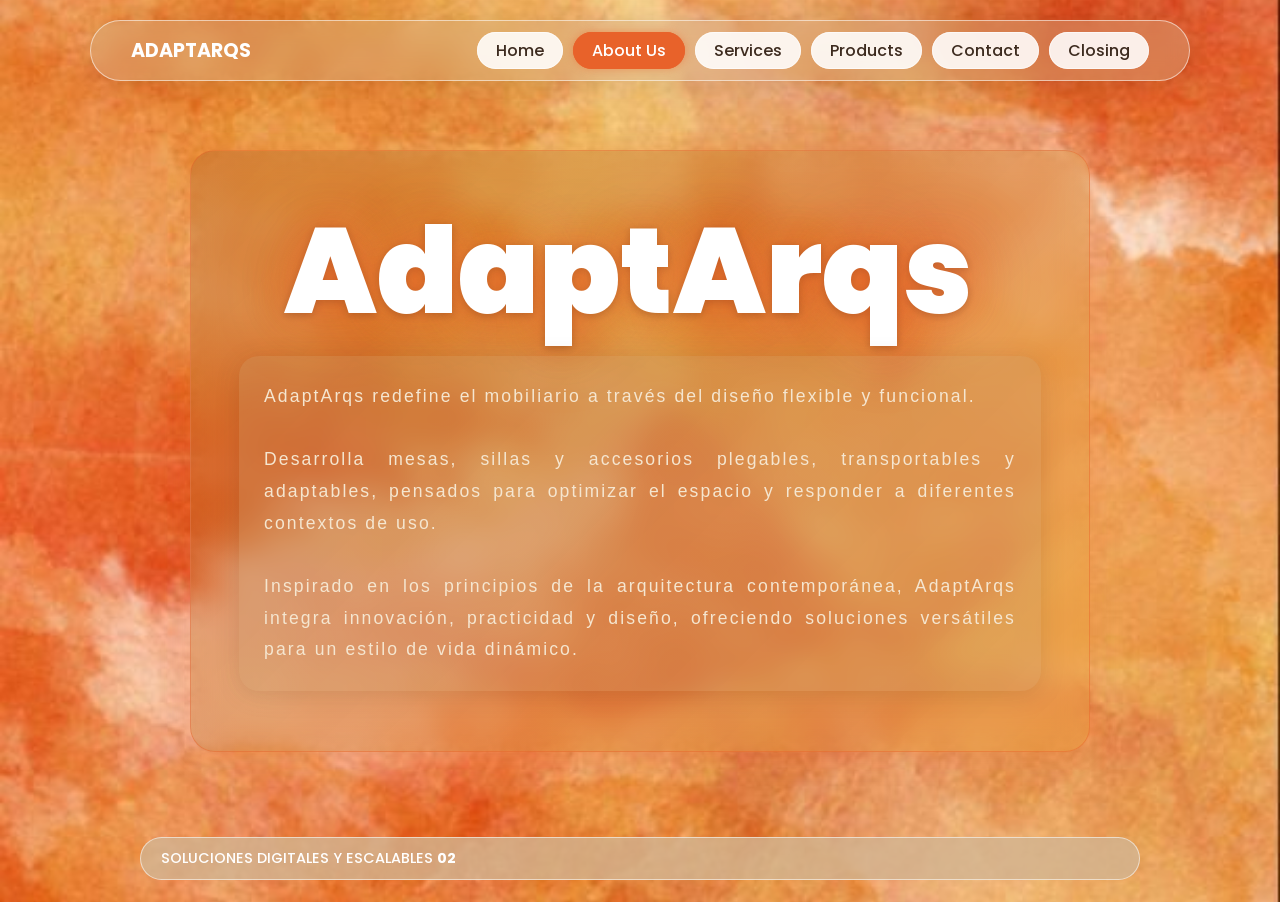
==== commit 86837ab1: "Revert "Merge pull request #2 from CamiloRodriguez122/mejoras" This reverts commit 7adea4736b3149a73" ====
--- a/about.html
+++ b/about.html
@@ -3,119 +3,77 @@
 <head>
   <meta charset="UTF-8">
   <meta name="viewport" content="width=device-width, initial-scale=1.0">
-  <title>Nosotros | AdaptArqs</title>
-  <meta name="description" content="AdaptArqs diseña y comercializa mobiliario plegable y adaptable inspirado en la arquitectura flexible.">
-  <meta name="theme-color" content="#ffffff">
-  <link rel="icon" href="data:image/svg+xml,%3Csvg xmlns='http://www.w3.org/2000/svg' viewBox='0 0 32 32'%3E%3Ccircle cx='16' cy='16' r='14' fill='%238c3800'/%3E%3Ccircle cx='16' cy='16' r='6' fill='%23fff'/%3E%3C/svg%3E">
-  <link rel="preconnect" href="https://fonts.googleapis.com">
-  <link rel="preconnect" href="https://fonts.gstatic.com" crossorigin>
-  <link rel="stylesheet" href="https://fonts.googleapis.com/css2?family=Hanken+Grotesk:ital,wght@0,300;0,400;0,500;0,600;0,700;1,300;1,400&family=Libre+Baskerville:ital@0;1&family=Raleway:wght@700&display=swap">
+  <title>AdaptArqs | About Us</title>
   <link rel="stylesheet" href="style.css">
-  <script>document.documentElement.classList.add('js');if(matchMedia('(prefers-reduced-motion: reduce)').matches&&!/motion=full/.test(location.search))document.documentElement.classList.add('rm')</script>
 </head>
 <body>
-  <a class="skip-link" href="#main">Saltar al contenido</a>
 
-  <header class="site-header">
-    <div class="wrap">
-      <a class="wordmark" href="index.html">AdaptArqs</a>
-      <nav class="site-nav" id="site-nav" aria-label="Principal">
-        <ul>
-          <li><a href="index.html">Inicio</a></li>
-          <li><a href="products.html">Catálogo</a></li>
-          <li><a href="about.html" aria-current="page">Nosotros</a></li>
-          <li><a href="services.html">Servicios</a></li>
-          <li><a href="contact.html">Contacto</a></li>
-        </ul>
-        <div class="nav-contact">
-          <span>Escríbenos</span>
-          <a href="mailto:adaptartearq@gmail.com">adaptartearq@gmail.com</a>
-          <a href="tel:+573117015904">311 701 5904</a>
-        </div>
-      </nav>
-      <a class="cart-link" href="cart.html" aria-label="Carrito, 0 productos">
-        <svg viewBox="0 0 24 24" fill="none" stroke="currentColor" stroke-width="1.5" aria-hidden="true"><path d="M5 8h14l-1 12H6L5 8Z"/><path d="M9 8V6a3 3 0 0 1 6 0v2"/></svg>
-        <span class="cart-label">Carrito</span>
-        <span class="cart-count" data-cart-count data-empty="true">0</span>
-      </a>
-      <button class="menu-toggle" type="button" aria-expanded="false" aria-controls="site-nav" aria-label="Abrir menú"><span></span><span></span></button>
-    </div>
+  <!-- NAVBAR -->
+  <header class="navbar">
+    <div class="logo">ADAPTARQS</div>
+    <nav>
+      <ul class="nav-links">
+        <li><a href="index.html">Home</a></li>
+        <li><a href="about.html" class="active">About Us</a></li>
+        <li><a href="services.html">Services</a></li>
+        <li><a href="products.html">Products</a></li>
+        <li><a href="contact.html">Contact</a></li>
+        <li><a href="closing.html">Closing</a></li>
+      </ul>
+    </nav>
   </header>
 
-    <main id="main">
-    <section class="wrap page-head" aria-labelledby="about-title">
-      <h1 id="about-title">Quiénes <em>somos</em></h1>
-      <p class="serif-italic" style="color: var(--color-accent)">Transforma tu forma de habitar el espacio.</p>
-    </section>
-
-    <section class="wrap split" aria-label="La marca">
-      <div class="prose">
-        <p class="lead">Marca dedicada al diseño y comercialización de mobiliario plegable y adaptable que combina funcionalidad, ergonomía y estética para optimizar espacios mediante soluciones innovadoras.</p>
-        <p>AdaptArqs nace de la idea de que los espacios deben adaptarse a las personas y no al contrario. Inspirados en la arquitectura flexible, desarrollamos mobiliario plegable y adaptable que permite aprovechar mejor cada espacio sin renunciar al diseño ni a la comodidad.</p>
-        <p>Desarrollamos mesas, sillas y accesorios plegables, transportables y adaptables, pensados para responder a diferentes contextos de uso.</p>
-        <p>Nuestra propuesta integra diseño funcional, movilidad y herramientas digitales para que cada usuario encuentre soluciones acordes con sus necesidades, preferencias y estilo de vida.</p>
-
-        <div class="pair">
-          <div data-reveal>
-            <h2>Visión</h2>
-            <p>Ser una marca referente en mobiliario adaptable, reconocida por transformar la relación entre las personas y sus espacios mediante diseños innovadores y experiencias digitales de personalización que hagan más flexible y funcional la vida cotidiana.</p>
-          </div>
-          <div data-reveal>
-            <h2>Misión</h2>
-            <p>Diseñar muebles versátiles y funcionales que se adapten a las necesidades de las personas, optimizando los espacios mediante el diseño y la innovación.</p>
-          </div>
-        </div>
-
-        <ul class="principles-list">
-          <li><strong>Flexibilidad</strong><span>Espacios que se transforman.</span></li>
-          <li><strong>Funcionalidad</strong><span>Diseño al servicio del uso cotidiano.</span></li>
-          <li><strong>Adaptabilidad</strong><span>Soluciones para diferentes contextos.</span></li>
-        </ul>
+  <!-- 💡 PROPUESTA / DESCRIPCIÓN -->
+  <section class="hero hero2">
+    <div class="hero-content">
+      <h1>AdaptArqs</h1>
+      <p class="subtext">
+        AdaptArqs redefine el mobiliario a través del diseño flexible y funcional.<br><br>
+        Desarrolla mesas, sillas y accesorios plegables, transportables y adaptables, pensados para optimizar el espacio y responder a diferentes contextos de uso.<br><br>
+        Inspirado en los principios de la arquitectura contemporánea, AdaptArqs integra innovación, practicidad y diseño, ofreciendo soluciones versátiles para un estilo de vida dinámico.
+      </p>
+    </div>
+  </section>
+<!--
+  WHO WE ARE
+  <section class="about">
+    <div class="about-container">
+      <div class="about-text">
+        <h2>WHO WE ARE?</h2>
+        <p>
+          Somos un equipo de arquitectos innovadores que desarrollamos un catálogo inteligente
+          de mobiliario plegable y multifuncional, diseñado para optimizar espacios y adaptarse a
+          distintas formas de habitar.
+        </p>
       </div>
 
-      <figure>
-        <a class="plate split-plate" href="buy.html?p=altea" aria-label="Ver ALTEA: Sofá multifuncional">
-          <img class="plate-photo" src="./Productos/catalogo/altea.jpg" alt="ALTEA: Sofá multifuncional con almacenamiento inferior" decoding="async">
-        </a>
-      </figure>
-    </section>
-
-    <section class="section wrap" aria-labelledby="about-cta">
-      <div class="section-head">
-        <h2 id="about-cta">Conoce las <em>piezas</em></h2>
-        <a class="btn" href="products.html">Ver el catálogo
-          <svg class="icon-arrow" viewBox="0 0 24 24" fill="none" stroke="currentColor" stroke-width="1.5" aria-hidden="true"><path d="M4 12h15m-5-5 5 5-5 5"/></svg>
-        </a>
-      </div>
-    </section>
-  </main>
-
-  <footer class="site-footer">
-    <div class="wrap">
-      <div class="footer-head">
-        <p class="footer-mark">AdaptArqs</p>
-        <p class="footer-tag serif-italic">Mobiliario adaptable para todos</p>
-      </div>
-      <div class="rule" aria-hidden="true"></div>
-      <div class="footer-grid">
-        <div>
-          <h2>Tienda</h2>
-          <ul><li><a href="products.html">Catálogo</a></li><li><a href="cart.html">Carrito</a></li><li><a href="services.html">Servicios</a></li></ul>
+      <div class="about-team">
+        <div class="member">
+          <img src="./Media/giovannis.jpg" alt="Giovannis">
+          <span>Giovannis</span>
         </div>
-        <div>
-          <h2>Marca</h2>
-          <ul><li><a href="about.html">Nosotros</a></li><li><a href="contact.html">Contacto</a></li></ul>
+        <div class="member">
+          <img src="./Media/sandri.jpg" alt="Sandri">
+          <span>Sandri</span>
         </div>
-        <div>
-          <h2>Contacto</h2>
-          <ul><li><a href="mailto:adaptartearq@gmail.com">adaptartearq@gmail.com</a></li><li><a href="tel:+573117015904">311 701 5904</a></li><li>Entregas en 15 días</li></ul>
+        <div class="member">
+          <img src="./Media/Juan.jpg" alt="Juan">
+          <span>Juan</span>
+        </div>
+        <div class="member">
+          <img src="./Media/Shirly.jpeg" alt="Shirly">
+          <span>Shirly</span>
         </div>
       </div>
-      <div class="footer-legal"><span>© 2026 AdaptArqs. Todos los derechos reservados.</span><span>Precios en pesos colombianos (COP).</span></div>
     </div>
+  </section>
+--> 
+
+  <!-- FOOTER -->
+  <footer class="footer">
+    <p>SOLUCIONES DIGITALES Y ESCALABLES <span>02</span></p>
   </footer>
 
-  <script src="productos.js"></script>
   <script src="script.js"></script>
 </body>
 </html>
--- a/style.css
+++ b/style.css
@@ -1,1393 +1,1095 @@
-/* =============================================================
-   AdaptArqs — sistema visual del catálogo llevado a la web
-   Tokens: primitivos → semánticos → componentes
-   ============================================================= */
-
+@import url('https://fonts.googleapis.com/css2?family=Poppins:wght@300;400;600;700&display=swap');
+@import url('https://fonts.googleapis.com/css2?family=Montserrat:wght@700;900&display=swap');
+
+/* === VARIABLES DE PALETA === */
 :root {
-  /* ---- Primitivos ---- */
-  --white:      #ffffff;
-  --paper:      #f6f4f1;
-  --ink-900:    #1d1d1d;
-  --ink-700:    #3b3836;
-  --ink-500:    #66615d;
-  --ink-300:    #a39d97;
-  --ink-150:    #dcd7d1;
-  --ink-100:    #ebe7e2;
-  --brown-600:  #8c3800;
-  --brown-700:  #6e2b00;
-  --brown-100:  #f5ebe3;
-  --wine-700:   #651f0e;
-  --wine-800:   #4e1709;
-  --wine-50:    #f7e9e3;
-
-  --font-mark:  'Raleway', 'Hanken Grotesk', sans-serif;
-  --font-sans:  'Hanken Grotesk', 'Helvetica Neue', Arial, sans-serif;
-  --font-serif: 'Libre Baskerville', Georgia, serif;
-
-  --step--1: clamp(0.8rem, 0.78rem + 0.1vw, 0.875rem);
-  --step-0:  clamp(1rem, 0.97rem + 0.15vw, 1.0625rem);
-  --step-1:  clamp(1.15rem, 1.08rem + 0.35vw, 1.3rem);
-  --step-2:  clamp(1.4rem, 1.25rem + 0.75vw, 1.8rem);
-  --step-3:  clamp(1.8rem, 1.45rem + 1.6vw, 2.75rem);
-  --step-4:  clamp(2.3rem, 1.6rem + 3.2vw, 4.25rem);
-  --step-5:  clamp(2.8rem, 1.7rem + 4.8vw, 5.75rem);
-
-  --space-1: 4px;  --space-2: 8px;  --space-3: 12px; --space-4: 16px;
-  --space-5: 24px; --space-6: 32px; --space-7: 48px; --space-8: 64px;
-  --space-9: 96px; --space-10: 144px;
-
-  --ease-out:    cubic-bezier(0.16, 1, 0.3, 1);
-  --ease-in-out: cubic-bezier(0.65, 0, 0.35, 1);
-  --ease-in:     cubic-bezier(0.55, 0, 1, 0.45);
-  --dur-1: 140ms;
-  --dur-2: 240ms;
-  --dur-3: 420ms;
-  --dur-4: 900ms;
-
-  /* ---- Semánticos ---- */
-  --color-bg:          var(--white);
-  --color-surface:     var(--paper);
-  --color-text:        var(--ink-900);
-  --color-text-muted:  var(--ink-500);
-  --color-accent:      var(--brown-600);
-  --color-accent-deep: var(--brown-700);
-  --color-accent-soft: var(--brown-100);
-  --color-line:        var(--ink-900);
-  --color-line-soft:   var(--ink-150);
-  --color-band:        var(--wine-700);
-  --color-on-band:     var(--wine-50);
-  --color-focus:       var(--brown-600);
-  --color-danger:      #a3260f;
-
-  --gutter:     clamp(16px, 4vw, 56px);
-  --max-width:  1360px;
-  --section-y:  clamp(72px, 9vw, 144px);
-
-  /* ---- Componentes ---- */
-  --header-h:   72px;
-  --btn-h:      50px;
-  --btn-radius: 2px;
-  --card-ratio: 4 / 5;
-  --rule-weight: 1px;
-
-  color-scheme: light;
-}
-
-@media (max-width: 768px) {
-  :root { --header-h: 60px; --btn-h: 52px; }
-}
-
-/* ---- Base ---- */
-*, *::before, *::after { box-sizing: border-box; }
-
-* { margin: 0; padding: 0; }
-
-html {
-  -webkit-text-size-adjust: 100%;
-  text-size-adjust: 100%;
-  scroll-padding-top: calc(var(--header-h) + 16px);
-}
-
+  --text-primary:   #ffffff;
+  --text-secondary: #f5e6d0;
+  --text-light:     #e8cdb0;
+  --bg-card:        rgba(195, 155, 110, 0.42);
+  --bg-card-hover:  rgba(180, 140, 95, 0.55);
+  --bg-navbar:      rgba(210, 175, 135, 0.38);
+  --bg-footer:      rgba(210, 180, 145, 0.80);
+  --border-color:   rgba(255, 255, 255, 0.55);
+  --border-hover:   rgba(255, 255, 255, 0.90);
+  --btn-active-bg:  rgba(255, 255, 255, 0.92);
+  --btn-hover:      rgba(255, 255, 255, 1.00);
+  --shadow:         0 4px 25px rgba(80, 45, 15, 0.15);
+
+  /* === COLORES DE ACENTO === */
+  --accent:         #E8622A;          /* terracota vibrante */
+  --accent-light:   rgba(232, 98, 42, 0.18);
+  --accent-glow:    rgba(232, 98, 42, 0.45);
+  --accent2:        #F4A832;          /* ámbar cálido */
+  --accent2-light:  rgba(244, 168, 50, 0.15);
+  --shadow-accent:  0 4px 30px rgba(232, 98, 42, 0.22);
+}
+
+* {
+  margin: 0;
+  padding: 0;
+  box-sizing: border-box;
+  font-family: 'Poppins', sans-serif;
+}
+
+
+/* =============================================
+   🌀 PAGE TRANSITION OVERLAY
+   ============================================= */
+.page-overlay {
+  position: fixed;
+  inset: 0;
+  background: linear-gradient(
+    135deg,
+    rgba(232, 98, 42, 0.92) 0%,
+    rgba(60, 30, 10, 0.96)  100%
+  );
+  z-index: 99990;
+  pointer-events: none;
+  opacity: 0;
+  transition: opacity 0.55s cubic-bezier(0.76, 0, 0.24, 1);
+}
+
+.page-overlay.fade-in  { opacity: 1; pointer-events: all; }
+.page-overlay.fade-out { opacity: 0; pointer-events: none; }
+
+/* =============================================
+   📝 SPLIT TEXT REVEAL
+   ============================================= */
+.split-word {
+  display: inline-block;
+  vertical-align: bottom;
+  margin-right: 0.2em;
+}
+
+.split-word span {
+  display: inline-block;
+  transform: translateY(110%);
+  opacity: 0;
+  transition:
+    transform 0.75s cubic-bezier(0.16, 1, 0.3, 1),
+    opacity   0.75s cubic-bezier(0.16, 1, 0.3, 1);
+  will-change: transform, opacity;
+}
+
+.split-word.revealed span {
+  transform: translateY(0);
+  opacity: 1;
+}
+
+/* =============================================
+   🎨 BREATHING GRADIENT (hero card)
+   ============================================= */
+@keyframes breatheGradient {
+  0%   { background-position: 0%   50%; }
+  50%  { background-position: 100% 50%; }
+  100% { background-position: 0%   50%; }
+}
+
+/* --- FONDO GLOBAL --- */
 body {
-  font-family: var(--font-sans);
-  font-size: var(--step-0);
-  line-height: 1.6;
-  color: var(--color-text);
-  background: var(--color-bg);
+  position: relative;
   min-height: 100vh;
-  overflow-x: clip;
-  -webkit-font-smoothing: antialiased;
-  caret-color: var(--color-accent);
-}
-
-img, svg, video { display: block; max-width: 100%; }
-
-a { color: inherit; }
-
-button, input, select, textarea { font: inherit; color: inherit; }
-
-button { cursor: pointer; background: none; border: none; }
-
-h1, h2, h3, h4 {
+  overflow-x: hidden;
+  /* 'scroll' en vez de 'fixed' para que el parallax JS funcione */
+  background: url('./Media/FondoNuevo2.jpeg') no-repeat center 50%;
+  background-size: cover;
+  background-attachment: scroll;
+}
+
+/* Secciones encima del canvas de partículas (z-index: 1) */
+section, header, footer, .home-desc-section,
+.about, .services, .products, .mission-vision,
+.contact-section, .closing {
+  position: relative;
+  z-index: 2;
+}
+
+/* --- NAVBAR FIJA --- */
+.navbar {
+  position: fixed;
+  top: 20px;
+  left: 50%;
+  transform: translateX(-50%);
+  display: flex;
+  justify-content: space-between;
+  align-items: center;
+  background: var(--bg-navbar);
+  backdrop-filter: blur(10px);
+  padding: 15px 40px;
+  border-radius: 50px;
+  box-shadow: var(--shadow);
+  width: 90%;
+  max-width: 1100px;
+  z-index: 1000;
+  border: 1px solid var(--border-color);
+}
+
+.logo {
+  font-weight: 700;
+  font-size: 1.2rem;
+  color: var(--text-primary);
+}
+
+.nav-links {
+  list-style: none;
+  display: flex;
+  gap: 10px;
+}
+
+.nav-links a {
+  text-decoration: none;
+  padding: 6px 18px;
+  border-radius: 50px;
+  border: 1px solid rgba(255,255,255,0.6);
+  background: rgba(255, 255, 255, 0.88);
+  color: #3d2b1f;
+  transition: background 0.35s ease, border-color 0.35s ease,
+              color 0.35s ease, box-shadow 0.35s ease;
+  font-weight: 500;
+}
+
+.nav-links a:hover {
+  background: var(--accent);
+  border-color: var(--accent);
+  color: #ffffff;
+  box-shadow: 0 0 14px var(--accent-glow);
+}
+
+.nav-links a.active {
+  background: var(--accent);
+  border-color: var(--accent);
+  color: #ffffff;
+  box-shadow: 0 0 10px var(--accent-glow);
+}
+
+/* --- FOOTER FIJO --- */
+.footer {
+  position: fixed;
+  bottom: 20px;
+  left: 50%;
+  transform: translateX(-50%);
+  background: var(--bg-footer);
+  width: 90%;
+  max-width: 1000px;
+  padding: 10px 20px;
+  border-radius: 50px;
+  display: flex;
+  justify-content: space-between;
+  align-items: center;
+  font-weight: 500;
+  font-size: 0.9rem;
+  z-index: 1000;
+  color: var(--text-primary);
+  border: 1px solid var(--border-color);
+}
+
+.footer span {
+  font-weight: 700;
+  color: var(--text-primary);
+}
+
+/* --- HERO SECTION --- */
+.hero {
+  display: flex;
+  justify-content: center;
+  align-items: center;
+  flex-direction: column;
+  min-height: 100vh;
+  padding-top: 150px;
+  padding-bottom: 150px;
+  transition: padding 1s cubic-bezier(0.25, 0.46, 0.45, 0.94);
+  position: relative;
+  z-index: 2;
+}
+
+.hero.scrolled {
+  padding-top: 100px;
+  padding-bottom: 80px;
+}
+
+.hero-content {
+  background: linear-gradient(
+    -45deg,
+    rgba(232, 98, 42, 0.32),
+    rgba(195, 155, 110, 0.52),
+    rgba(244, 168, 50, 0.28),
+    rgba(180, 100, 40, 0.38)
+  );
+  background-size: 300% 300%;
+  animation: breatheGradient 7s ease infinite;
+  backdrop-filter: blur(14px);
+  border-radius: 25px;
+  padding: 60px 48px;
+  text-align: center;
+  width: 80%;
+  max-width: 900px;
+  box-shadow: var(--shadow-accent);
+  border: 1px solid rgba(232, 98, 42, 0.45);
+  transition: transform 0.9s cubic-bezier(0.25, 0.46, 0.45, 0.94),
+              opacity 0.9s cubic-bezier(0.25, 0.46, 0.45, 0.94);
+  opacity: 0;
+  transform: translateY(30px);
+}
+
+.hero-content.visible {
+  opacity: 1;
+  transform: translateY(0);
+}
+
+.hero-content h1 {
+  font-size: clamp(3rem, 10vw, 120px);
+  color: var(--text-primary);
+  font-weight: 900;
+  margin-bottom: 15px;
+  line-height: 1;
+  white-space: nowrap;
+  transition: font-size 1s cubic-bezier(0.25, 0.46, 0.45, 0.94),
+              text-shadow 1s cubic-bezier(0.25, 0.46, 0.45, 0.94);
+  font-family: 'Montserrat', sans-serif;
+  text-shadow:
+    0 0 40px rgba(232, 98, 42, 0.65),
+    0 0 80px rgba(232, 98, 42, 0.30),
+    0 2px 8px rgba(0,0,0,0.25);
+}
+
+.hero.scrolled .hero-content h1 {
+  font-size: clamp(2rem, 5vw, 3rem);
+}
+
+.hero-content p {
+  color: var(--text-secondary);
+  font-size: 1.1rem;
+  font-family: Arial, sans-serif;
+  transition: font-size 1s cubic-bezier(0.25, 0.46, 0.45, 0.94);
+  letter-spacing: 0.12em;
+}
+
+/* --- TEXTO DE PROPUESTA --- */
+.subtext {
+  color: var(--text-secondary);
   font-weight: 400;
-  line-height: 1.08;
-  letter-spacing: -0.02em;
-  text-wrap: balance;
-}
-
-p { text-wrap: pretty; }
-
-::selection { background: var(--color-accent); color: var(--white); }
-
-:focus-visible {
-  outline: 2px solid var(--color-focus);
-  outline-offset: 3px;
-  border-radius: 1px;
-}
-
-html { scrollbar-color: var(--ink-300) transparent; scrollbar-width: thin; }
-::-webkit-scrollbar { width: 10px; height: 10px; }
-::-webkit-scrollbar-thumb { background: var(--ink-150); border-radius: 10px; border: 2px solid var(--white); }
-::-webkit-scrollbar-thumb:hover { background: var(--ink-300); }
-
-[hidden] { display: none !important; }
-
-.sr-only {
-  position: absolute; width: 1px; height: 1px; padding: 0; margin: -1px;
-  overflow: hidden; clip: rect(0 0 0 0); white-space: nowrap; border: 0;
-}
-
-.skip-link {
-  position: absolute; left: var(--gutter); top: -60px; z-index: 2000;
-  background: var(--color-accent); color: var(--white);
-  padding: 10px 16px; text-decoration: none; font-weight: 600;
-  transition: top var(--dur-2) var(--ease-out);
-}
-.skip-link:focus { top: 12px; }
-
-.wrap {
+  font-size: 1rem;
+  line-height: 1.8;
+  margin-top: 25px;
+  text-align: justify;
+  background: rgba(195, 155, 110, 0.25);
+  padding: 25px;
+  border-radius: 20px;
+  box-shadow: var(--shadow);
+  opacity: 0;
+  transform: translateY(40px);
+  transition: opacity 1.1s cubic-bezier(0.25, 0.46, 0.45, 0.94),
+              transform 1.1s cubic-bezier(0.25, 0.46, 0.45, 0.94);
+}
+
+.subtext.visible {
+  opacity: 1;
+  transform: translateY(0);
+}
+
+/* --- ABOUT SECTION --- */
+.about {
+  min-height: 100vh;
+  display: flex;
+  justify-content: center;
+  align-items: center;
+  flex-direction: column;
+  padding: 160px 20px;
+}
+
+.about-container {
+  width: 85%;
+  max-width: 1000px;
+  background: linear-gradient(
+    135deg,
+    rgba(232, 98, 42, 0.20) 0%,
+    rgba(195, 155, 110, 0.44) 50%,
+    rgba(244, 168, 50, 0.16) 100%
+  );
+  backdrop-filter: blur(10px);
+  border-radius: 25px;
+  padding: 60px;
+  box-shadow: var(--shadow-accent);
+  border: 1px solid rgba(232, 98, 42, 0.38);
+  text-align: center;
+  opacity: 0;
+  transform: translateY(40px);
+  transition: opacity 1.1s cubic-bezier(0.25, 0.46, 0.45, 0.94),
+              transform 1.1s cubic-bezier(0.25, 0.46, 0.45, 0.94);
+}
+
+.about-container.visible {
+  opacity: 1;
+  transform: translateY(0);
+}
+
+.about-text h2 {
+  font-size: 2.2rem;
+  color: var(--text-primary);
+  font-weight: 700;
+  margin-bottom: 25px;
+  position: relative;
+  display: inline-block;
+}
+
+.about-text h2::after {
+  content: '';
+  display: block;
+  width: 60%;
+  height: 3px;
+  background: linear-gradient(90deg, var(--accent), var(--accent2));
+  border-radius: 2px;
+  margin: 8px auto 0;
+  opacity: 0.85;
+}
+
+.about-text p {
+  color: var(--text-secondary);
+  line-height: 1.8;
+  margin-bottom: 40px;
+}
+
+.about-team {
+  display: flex;
+  justify-content: center;
+  gap: 40px;
+  flex-wrap: wrap;
+}
+
+.member {
+  background: linear-gradient(
+    160deg,
+    rgba(232, 98, 42, 0.22) 0%,
+    rgba(195, 155, 110, 0.45) 100%
+  );
+  border-radius: 20px;
+  overflow: hidden;
+  width: 180px;
+  box-shadow: var(--shadow);
+  transition: transform 0.45s cubic-bezier(0.25, 0.46, 0.45, 0.94),
+              box-shadow 0.45s cubic-bezier(0.25, 0.46, 0.45, 0.94);
+  border: 1px solid rgba(232, 98, 42, 0.30);
+}
+
+.member:hover {
+  transform: translateY(-10px);
+  box-shadow: 0 10px 28px var(--accent-glow);
+}
+
+.member img {
   width: 100%;
-  max-width: var(--max-width);
-  margin-inline: auto;
-  padding-inline: var(--gutter);
-}
-
-/* Nombre de pieza al estilo del catálogo: cursiva café */
-.title em, h1 em, h2 em, h3 em {
-  font-style: italic;
-  font-weight: 300;
-  color: var(--color-accent);
-}
-
-.serif-italic {
-  font-family: var(--font-serif);
-  font-style: italic;
-  font-weight: 400;
-  letter-spacing: 0;
-}
-
-.muted { color: var(--color-text-muted); }
-
-/* ---- Línea con estrella de cuatro puntas (firma del catálogo) ---- */
-.rule {
+  height: 220px;
+  object-fit: cover;
+  border-bottom: 2px solid var(--border-color);
+}
+
+.member span {
+  display: block;
+  padding: 10px;
+  font-weight: 600;
+  color: var(--text-primary);
+}
+
+/* --- MISSION & VISION / ABOUT US SECTION --- */
+.mission-vision {
+  min-height: 100vh;
+  display: flex;
+  justify-content: center;
+  align-items: center;
+  padding: 150px 20px;
+}
+
+.mission-vision-container {
+  background: var(--bg-card);
+  backdrop-filter: blur(12px);
+  border-radius: 25px;
+  padding: 60px 80px;
+  width: 90%;
+  max-width: 1100px;
+  box-shadow: var(--shadow);
+  border: 1px solid var(--border-color);
+  text-align: center;
+  animation: fadeInUp 1s ease forwards;
+  opacity: 0;
+}
+
+.mission-vision-container h2 {
+  font-size: 2.5rem;
+  color: var(--text-primary);
+  font-weight: 700;
+  margin-bottom: 40px;
+}
+
+.mission-vision-content {
+  display: flex;
+  justify-content: space-between;
+  align-items: flex-start;
+  gap: 50px;
+  text-align: left;
+}
+
+.mission, .vision {
+  flex: 1;
+}
+
+.mission h3, .vision h3 {
+  font-size: 1.2rem;
+  font-weight: 700;
+  margin-bottom: 15px;
+  color: var(--text-primary);
+}
+
+.mission p, .vision p {
+  color: var(--text-secondary);
+  font-size: 0.95rem;
+  line-height: 1.8;
+}
+
+.divider {
+  width: 2px;
+  background: var(--border-color);
+  border-radius: 2px;
+  height: auto;
+}
+
+@keyframes fadeInUp {
+  0%   { transform: translateY(40px); opacity: 0; }
+  100% { transform: translateY(0);    opacity: 1; }
+}
+
+@media (max-width: 850px) {
+  .mission-vision-content {
+    flex-direction: column;
+    gap: 30px;
+    text-align: center;
+  }
+  .divider { display: none; }
+}
+
+/* --- SERVICES SECTION --- */
+.services {
+  min-height: 100vh;
+  display: flex;
+  justify-content: center;
+  align-items: center;
+  padding: 150px 20px;
+}
+
+.services-container {
+  background: var(--bg-card);
+  backdrop-filter: blur(12px);
+  border-radius: 25px;
+  padding: 60px 80px;
+  width: 90%;
+  max-width: 1100px;
+  box-shadow: var(--shadow);
+  border: 1px solid var(--border-color);
+  text-align: center;
+  animation: fadeInUp 1s ease forwards;
+  opacity: 0;
+}
+
+.services-container h2 {
+  font-size: 2.5rem;
+  color: var(--text-primary);
+  font-weight: 700;
+  margin-bottom: 40px;
+}
+
+.services-content {
+  display: flex;
+  flex-direction: column;
+  align-items: center;
+  gap: 40px;
+}
+
+.service {
+  width: 80%;
+  max-width: 800px;
+  background: linear-gradient(
+    135deg,
+    rgba(232, 98, 42, 0.18) 0%,
+    rgba(195, 155, 110, 0.35) 60%,
+    rgba(244, 168, 50, 0.12) 100%
+  );
+  padding: 25px 35px;
+  border-radius: 20px;
+  box-shadow: var(--shadow);
+  border: 1px solid rgba(232, 98, 42, 0.35);
+  transition: transform 0.5s cubic-bezier(0.25, 0.46, 0.45, 0.94),
+              box-shadow 0.5s cubic-bezier(0.25, 0.46, 0.45, 0.94),
+              border-color 0.5s ease;
+}
+
+.service:hover {
+  transform: translateY(-8px);
+  box-shadow: 0 8px 30px var(--accent-glow);
+  border-color: rgba(232, 98, 42, 0.65);
+}
+
+.service h3 {
+  color: var(--text-primary);
+  font-weight: 700;
+  font-size: 1.1rem;
+  margin-bottom: 10px;
+}
+
+.service p {
+  color: var(--text-secondary);
+  font-size: 0.95rem;
+  line-height: 1.8;
+}
+
+/* --- PRODUCTOS / CARRUSEL --- */
+.products {
+  min-height: 100vh;
+  display: flex;
+  justify-content: center;
+  align-items: center;
+  padding: 150px 20px;
+}
+
+.products-container {
+  background: var(--bg-card);
+  backdrop-filter: blur(12px);
+  border-radius: 25px;
+  padding: 60px 50px;
+  width: 90%;
+  max-width: 1150px;
+  text-align: center;
+  box-shadow: var(--shadow);
+  border: 1px solid var(--border-color);
+}
+
+.products-container h2 {
+  font-size: 2.4rem;
+  font-weight: 700;
+  color: var(--text-primary);
+  margin-bottom: 40px;
+}
+
+/* --- Carrusel --- */
+.carousel {
   position: relative;
-  height: 0;
-  border: 0;
-  border-bottom: var(--rule-weight) solid var(--color-line);
-}
-
-.rule::after {
-  content: '';
-  position: absolute;
-  right: -6px;
-  top: -6px;
-  width: 12px;
-  height: 12px;
-  background: currentColor;
-  color: var(--color-line);
-  -webkit-mask: url("data:image/svg+xml,%3Csvg xmlns='http://www.w3.org/2000/svg' viewBox='0 0 24 24'%3E%3Cpath d='M12 0c.6 6.5 5.5 11.4 12 12-6.5.6-11.4 5.5-12 12-.6-6.5-5.5-11.4-12-12C6.5 11.4 11.4 6.5 12 0z'/%3E%3C/svg%3E") center / contain no-repeat;
-          mask: url("data:image/svg+xml,%3Csvg xmlns='http://www.w3.org/2000/svg' viewBox='0 0 24 24'%3E%3Cpath d='M12 0c.6 6.5 5.5 11.4 12 12-6.5.6-11.4 5.5-12 12-.6-6.5-5.5-11.4-12-12C6.5 11.4 11.4 6.5 12 0z'/%3E%3C/svg%3E") center / contain no-repeat;
-}
-
-/* ---- Motivo de cuatro anillos ---- */
-.rings { width: 112px; height: auto; color: var(--color-accent); }
-
-/* =============================================================
-   BOTONES Y ENLACES
-   ============================================================= */
-.btn {
-  --_bg: var(--color-accent);
-  --_fg: var(--white);
-  --_bd: var(--color-accent);
-  display: inline-flex;
-  align-items: center;
+  display: flex;
+  align-items: center;
+  overflow: hidden;
+}
+
+.carousel-track {
+  display: flex;
+  gap: 25px;
+  overflow-x: auto;
+  scroll-behavior: smooth;
+}
+
+.product-card {
+  background: rgba(195, 155, 110, 0.38);
+  border-radius: 20px;
+  box-shadow: var(--shadow);
+  border: 1px solid var(--border-color);
+  padding: 20px;
+  min-width: 250px;
+  flex: 0 0 250px;
+  transition: transform 0.3s ease;
+}
+
+.product-card:hover {
+  transform: translateY(-8px);
+}
+
+.product-card img {
+  width: 100%;
+  height: 200px;
+  object-fit: cover;
+  border-radius: 15px;
+  margin-bottom: 15px;
+}
+
+.product-card h3 {
+  font-size: 1.1rem;
+  font-weight: 700;
+  color: var(--text-primary);
+  margin-bottom: 5px;
+}
+
+.product-card .subtitle {
+  color: var(--text-primary);
+  font-size: 0.82rem;
+  line-height: 1.35;
+  min-height: 2.7em;
+  margin-bottom: 6px;
+  opacity: 0.9;
+}
+
+.product-card .price {
+  color: var(--text-secondary);
+  font-size: 0.95rem;
+}
+
+.product-card .price span {
+  text-decoration: line-through;
+  margin-left: 8px;
+  color: var(--text-light);
+}
+
+.product-card .btn {
+  display: inline-block;
+  margin-top: 10px;
+  font-size: 0.9rem;
+  background: rgba(195, 155, 110, 0.4);
+  border-radius: 20px;
+  padding: 6px 18px;
+  text-decoration: none;
+  color: var(--text-primary);
+  border: 1px solid var(--border-color);
+  transition: 0.3s;
+}
+
+.product-card .btn:hover {
+  background: var(--btn-active-bg);
+  border-color: var(--border-hover);
+}
+
+.options {
+  display: flex;
   justify-content: center;
   gap: 10px;
-  min-height: var(--btn-h);
-  padding: 0 26px;
-  border: 1px solid var(--_bd);
-  border-radius: var(--btn-radius);
-  background: var(--_bg);
-  color: var(--_fg);
-  font-family: var(--font-sans);
+  margin-top: 10px;
+}
+
+.options button {
+  border: 1px solid var(--border-color);
+  background: rgba(195, 155, 110, 0.3);
+  border-radius: 20px;
+  padding: 5px 15px;
+  cursor: pointer;
+  font-size: 0.8rem;
+  color: var(--text-primary);
+  transition: 0.3s;
+}
+
+.options button:hover {
+  background: var(--btn-active-bg);
+}
+
+/* Flechas */
+.arrow {
+  position: absolute;
+  top: 50%;
+  transform: translateY(-50%);
+  background: rgba(195, 155, 110, 0.65);
+  border: none;
+  font-size: 2rem;
+  cursor: pointer;
+  border-radius: 50%;
+  width: 45px;
+  height: 45px;
+  transition: 0.3s;
+  z-index: 10;
+  color: var(--text-primary);
+}
+
+.arrow:hover {
+  background: var(--btn-active-bg);
+}
+
+.left  { left:  -10px; }
+.right { right: -10px; }
+
+/* --- CONTACT SECTION --- */
+.contact-section {
+  display: flex;
+  justify-content: center;
+  align-items: center;
+  min-height: 100vh;
+  padding: 150px 20px 60px;
+}
+
+.contact-card {
+  background: var(--bg-card);
+  backdrop-filter: blur(15px);
+  border-radius: 30px;
+  display: flex;
+  align-items: center;
+  justify-content: space-between;
+  padding: 40px;
+  width: 90%;
+  max-width: 1100px;
+  box-shadow: var(--shadow);
+  border: 1px solid var(--border-color);
+  flex-wrap: wrap;
+  transition: transform 0.3s ease, box-shadow 0.3s ease;
+}
+
+.contact-card:hover {
+  transform: scale(1.01);
+  box-shadow: 0 8px 25px rgba(80,45,15,0.2);
+}
+
+.contact-info { flex: 1; min-width: 280px; }
+
+.contact-info h1 {
+  font-size: 2.2rem;
+  font-weight: 700;
+  margin-bottom: 10px;
+  color: var(--text-primary);
+}
+
+.contact-info h3 {
+  font-weight: 600;
+  margin-bottom: 20px;
+  color: var(--text-secondary);
+}
+
+.contact-info p {
+  margin: 10px 0;
   font-size: 0.95rem;
+  display: flex;
+  align-items: center;
+  gap: 10px;
+  color: var(--text-secondary);
+}
+
+.contact-info span { font-size: 1.2rem; }
+
+.contact-image {
+  flex: 1;
+  display: flex;
+  justify-content: center;
+}
+
+.contact-image img {
+  width: 100%;
+  max-width: 450px;
+  border-radius: 25px;
+  object-fit: cover;
+}
+
+@media (max-width: 768px) {
+  .contact-card { flex-direction: column; text-align: center; }
+  .contact-image { margin-top: 20px; }
+}
+
+/* --- CLOSING SECTION --- */
+.closing {
+  display: flex;
+  justify-content: center;
+  align-items: center;
+  flex-direction: column;
+  min-height: 100vh;
+  padding: 160px 20px;
+}
+
+.closing-container {
+  background: var(--bg-card);
+  backdrop-filter: blur(12px);
+  border-radius: 25px;
+  padding: 80px 60px;
+  text-align: center;
+  width: 85%;
+  max-width: 900px;
+  box-shadow: var(--shadow);
+  border: 1px solid var(--border-color);
+  animation: fadeInUp 1s ease forwards;
+  opacity: 0;
+}
+
+.closing-container h1 {
+  font-size: 3rem;
+  font-weight: 700;
+  color: var(--text-primary);
+  margin-bottom: 20px;
+}
+
+.closing-container p {
+  color: var(--text-secondary);
+  font-size: 1.1rem;
+  line-height: 1.8;
+  margin-bottom: 40px;
+}
+
+.closing-container a {
+  display: inline-block;
+  padding: 10px 25px;
+  border-radius: 50px;
+  border: 1px solid var(--border-hover);
+  background: var(--btn-active-bg);
+  color: var(--text-primary);
+  text-decoration: none;
+  transition: 0.3s;
   font-weight: 600;
-  letter-spacing: 0.02em;
-  text-decoration: none;
-  cursor: pointer;
-  touch-action: manipulation;
-  transition:
-    background-color var(--dur-2) var(--ease-out),
-    border-color var(--dur-2) var(--ease-out),
-    color var(--dur-2) var(--ease-out),
-    transform var(--dur-1) var(--ease-out);
-}
-
-.btn:hover { --_bg: var(--color-accent-deep); --_bd: var(--color-accent-deep); }
-.btn:active { transform: scale(0.98); }
-
-.btn svg { width: 18px; height: 18px; flex-shrink: 0; transition: transform var(--dur-2) var(--ease-out); }
-.btn:hover .icon-arrow { transform: translateX(4px); }
-
-.btn--ghost {
-  --_bg: transparent;
-  --_fg: var(--color-text);
-  --_bd: var(--color-line);
-}
-.btn--ghost:hover { --_bg: var(--color-text); --_fg: var(--white); --_bd: var(--color-text); }
-
-.btn--light {
-  --_bg: var(--color-on-band);
-  --_fg: var(--color-band);
-  --_bd: var(--color-on-band);
-}
-.btn--light:hover { --_bg: var(--white); --_bd: var(--white); }
-
-.btn--block { width: 100%; }
-
-.btn[disabled], .btn[aria-disabled="true"] { opacity: 0.45; cursor: not-allowed; pointer-events: none; }
-
-.btn.is-done { --_bg: var(--ink-900); --_bd: var(--ink-900); }
-
-.link-arrow {
-  display: inline-flex;
-  align-items: center;
-  gap: 8px;
-  font-weight: 600;
-  font-size: 0.95rem;
-  text-decoration: none;
-  color: var(--color-text);
-  padding-block: 6px;
-  background: linear-gradient(currentColor, currentColor) 0 100% / 100% 1px no-repeat;
-  transition: background-size var(--dur-3) var(--ease-out), color var(--dur-2) var(--ease-out);
-}
-.link-arrow svg { width: 16px; height: 16px; transition: transform var(--dur-2) var(--ease-out); }
-.link-arrow:hover { color: var(--color-accent); background-size: 0% 1px; background-position: 100% 100%; }
-.link-arrow:hover svg { transform: translateX(4px); }
-
-/* =============================================================
-   ENCABEZADO
-   ============================================================= */
-.site-header {
-  position: sticky;
-  top: 0;
-  z-index: 900;
-  height: var(--header-h);
-  background: rgba(255, 255, 255, 0.94);
-  border-bottom: 1px solid transparent;
-  transition: border-color var(--dur-3) var(--ease-out), background-color var(--dur-3) var(--ease-out);
-}
-
-.site-header.is-scrolled { border-bottom-color: var(--color-line-soft); background: var(--white); }
-
-.site-header .wrap {
-  height: 100%;
-  display: flex;
-  align-items: center;
-  gap: var(--space-6);
-}
-
-.wordmark {
-  font-family: var(--font-mark);
-  font-weight: 700;
-  font-size: 1.6rem;
-  letter-spacing: -0.01em;
-  color: var(--color-accent);
-  text-decoration: none;
-  line-height: 1;
-  margin-right: auto;
-}
-
-.site-nav ul { list-style: none; display: flex; gap: var(--space-6); }
-
-.site-nav a {
-  position: relative;
-  display: inline-block;
-  padding: 8px 0;
-  font-size: 0.95rem;
-  font-weight: 500;
-  text-decoration: none;
-  color: var(--color-text);
-}
-
-.site-nav a::after {
-  content: '';
-  position: absolute;
-  left: 0; right: 0; bottom: 2px;
-  height: 1px;
-  background: currentColor;
-  transform: scaleX(0);
-  transform-origin: right;
-  transition: transform var(--dur-3) var(--ease-out);
-}
-
-.site-nav a:hover::after,
-.site-nav a[aria-current="page"]::after { transform: scaleX(1); transform-origin: left; }
-
-.site-nav a[aria-current="page"] { color: var(--color-accent); }
-
-.site-nav .nav-contact { display: none; }
-
-.cart-link {
-  position: relative;
-  display: inline-flex;
-  align-items: center;
-  gap: 8px;
-  min-height: 44px;
-  padding: 0 4px;
-  text-decoration: none;
-  font-weight: 600;
-  font-size: 0.95rem;
-}
-.cart-link svg { width: 22px; height: 22px; }
-
-.cart-count {
-  min-width: 22px;
-  height: 22px;
-  padding: 0 6px;
-  border-radius: 11px;
-  background: var(--color-accent);
-  color: var(--white);
-  font-size: 0.75rem;
-  font-weight: 700;
-  line-height: 22px;
-  text-align: center;
-  font-variant-numeric: tabular-nums;
-  transform-origin: center;
-}
-.cart-count[data-empty="true"] { background: var(--ink-150); color: var(--ink-700); }
-.cart-count.is-bump { animation: bump 520ms var(--ease-out); }
-
-@keyframes bump {
-  0%   { transform: scale(1); }
-  30%  { transform: scale(1.35); }
-  100% { transform: scale(1); }
-}
-
-.menu-toggle {
+}
+
+.closing-container a:hover {
+  background: rgba(160, 120, 80, 0.7);
+}
+
+/* ============================================================
+   📱 RESPONSIVE — HAMBURGER + BREAKPOINTS
+   ============================================================ */
+
+/* --- Hamburger button (creado por script.js) --- */
+.hamburger {
   display: none;
-  width: 44px;
-  height: 44px;
-  margin-right: -10px;
-  position: relative;
-}
-.menu-toggle span {
-  position: absolute;
-  left: 11px; right: 11px;
-  height: 1.5px;
-  background: var(--color-text);
-  transition: transform var(--dur-3) var(--ease-out), top var(--dur-3) var(--ease-out);
-}
-.menu-toggle span:nth-child(1) { top: 17px; }
-.menu-toggle span:nth-child(2) { top: 26px; }
-.menu-toggle[aria-expanded="true"] span:nth-child(1) { top: 21.5px; transform: rotate(45deg); }
-.menu-toggle[aria-expanded="true"] span:nth-child(2) { top: 21.5px; transform: rotate(-45deg); }
-
-@media (max-width: 900px) {
-  .site-header .wrap { gap: var(--space-3); }
-  .wordmark { font-size: 1.4rem; }
-  .menu-toggle { display: block; order: 3; }
-  .cart-link .cart-label { display: none; }
-
-  .site-nav {
-    position: fixed;
-    inset: var(--header-h) 0 0 0;
-    z-index: 899;
-    background: var(--white);
-    padding: var(--space-6) var(--gutter) var(--space-7);
-    display: flex;
-    flex-direction: column;
-    justify-content: space-between;
-    clip-path: inset(0 0 100% 0);
-    visibility: hidden;
-    transition: clip-path var(--dur-3) var(--ease-out), visibility 0s linear var(--dur-3);
-  }
-
-  .site-nav.is-open {
-    clip-path: inset(0 0 0 0);
-    visibility: visible;
-    transition: clip-path var(--dur-3) var(--ease-out), visibility 0s;
-  }
-
-  .site-nav ul { flex-direction: column; gap: 0; }
-  .site-nav li { border-bottom: 1px solid var(--color-line-soft); }
-
-  .site-nav a {
-    display: block;
-    padding: 18px 0;
-    font-size: var(--step-3);
-    font-weight: 300;
-    letter-spacing: -0.02em;
-  }
-  .site-nav a::after { display: none; }
-
-  .site-nav .nav-contact {
-    display: grid;
-    gap: 6px;
-    font-size: 0.95rem;
-    color: var(--color-text-muted);
-  }
-  .site-nav .nav-contact a { font-size: 1rem; font-weight: 500; padding: 4px 0; color: var(--color-text); }
-
-  .site-nav.is-open li { animation: navIn var(--dur-3) var(--ease-out) both; }
-  .site-nav.is-open li:nth-child(2) { animation-delay: 40ms; }
-  .site-nav.is-open li:nth-child(3) { animation-delay: 80ms; }
-  .site-nav.is-open li:nth-child(4) { animation-delay: 120ms; }
-  .site-nav.is-open li:nth-child(5) { animation-delay: 160ms; }
-
-  body.nav-open { overflow: hidden; }
-}
-
-@keyframes navIn {
-  from { opacity: 0; transform: translateY(14px); }
-  to   { opacity: 1; transform: none; }
-}
-
-/* =============================================================
-   PIE DE PÁGINA
-   ============================================================= */
-.site-footer {
-  margin-top: var(--section-y);
-  padding-bottom: var(--space-6);
-}
-
-.footer-head {
-  display: flex;
-  justify-content: space-between;
-  align-items: flex-end;
-  gap: var(--space-6);
-  flex-wrap: wrap;
-  padding-bottom: var(--space-6);
-}
-
-.footer-mark {
-  font-family: var(--font-mark);
-  font-weight: 700;
-  font-size: clamp(3rem, 1.5rem + 7vw, 7.5rem);
-  line-height: 0.9;
-  letter-spacing: -0.03em;
-  color: var(--color-accent);
-}
-
-.footer-tag {
-  font-size: var(--step-1);
-  color: var(--color-text-muted);
-  padding-bottom: 0.6em;
-}
-
-.footer-grid {
-  display: grid;
-  grid-template-columns: repeat(3, minmax(0, 1fr));
-  gap: var(--space-6);
-  padding-top: var(--space-6);
-  font-size: 0.95rem;
-}
-
-.footer-grid h2 {
-  font-size: 0.8rem;
-  font-weight: 600;
-  letter-spacing: 0.12em;
-  text-transform: uppercase;
-  color: var(--color-text-muted);
-  margin-bottom: var(--space-3);
-}
-
-.footer-grid ul { list-style: none; display: grid; gap: 4px; }
-
-.footer-grid a { text-decoration: none; display: inline-block; padding: 4px 0; }
-.footer-grid a:hover { color: var(--color-accent); }
-
-.footer-legal {
-  display: flex;
-  justify-content: space-between;
-  gap: var(--space-4);
-  flex-wrap: wrap;
-  margin-top: var(--space-7);
-  font-size: var(--step--1);
-  color: var(--color-text-muted);
-}
-
-@media (max-width: 640px) {
-  .footer-grid { grid-template-columns: 1fr 1fr; }
-  .footer-grid > :last-child { grid-column: 1 / -1; }
-}
-
-/* =============================================================
-   PLANO → OBJETO (revelado de la foto sobre su dibujo)
-   ============================================================= */
-.plate {
-  position: relative;
-  display: block;
-  overflow: hidden;
-  background: var(--white);
-}
-
-.plate img {
-  position: absolute;
-  inset: 0;
-  width: 100%;
-  height: 100%;
-  object-fit: cover;
-}
-
-.plate .plate-plano { object-fit: cover; }
-
-.plate .plate-photo { clip-path: inset(0 0 0 0); }
-
-.js .plate[data-build] .plate-photo { clip-path: inset(0 100% 0 0); }
-.js .plate[data-build] .plate-plano { clip-path: inset(0 100% 0 0); }
-
-.js .plate[data-build].is-drawn .plate-plano {
-  clip-path: inset(0 0 0 0);
-  transition: clip-path 700ms var(--ease-in-out);
-}
-
-.js .plate[data-build].is-built .plate-photo {
-  clip-path: inset(0 0 0 0);
-  transition: clip-path var(--dur-4) var(--ease-out);
-}
-
-/* Salida: la foto y el plano se retiran hacia la derecha antes de la siguiente pieza */
-.js .plate[data-build].is-leaving .plate-photo,
-.js .plate[data-build].is-leaving .plate-plano {
-  clip-path: inset(0 0 0 100%);
-  transition: clip-path 460ms var(--ease-in-out);
-}
-
-/* Línea de construcción que acompaña el revelado */
-.plate::after {
-  content: '';
-  position: absolute;
-  top: 0; bottom: 0;
-  left: 0;
-  width: 1px;
-  background: var(--color-accent);
-  opacity: 0;
-  pointer-events: none;
-}
-.js .plate[data-build].is-built::after { animation: scanline var(--dur-4) var(--ease-out) both; }
-
-@keyframes scanline {
-  0%   { left: 0;    opacity: 0; }
-  12%  { opacity: 1; }
-  88%  { opacity: 1; }
-  100% { left: 100%; opacity: 0; }
-}
-
-/* =============================================================
-   INICIO — HERO
-   ============================================================= */
-.hero {
-  position: relative;
-  display: grid;
-  grid-template-columns: minmax(0, 5fr) minmax(0, 6fr);
-  grid-template-rows: minmax(calc(100svh - var(--header-h) - var(--mark-h, 17vw) * 0.58), auto) auto;
-  column-gap: clamp(24px, 4.5vw, 80px);
-  padding-top: clamp(16px, 3vw, 40px);
-}
-
-.hero-copy {
-  grid-column: 1;
-  grid-row: 1;
-  align-self: center;
-  padding-bottom: var(--space-5);
-  max-width: 34rem;
-}
-
-.hero-copy h1 {
-  font-size: var(--step-5);
-  font-weight: 300;
-  line-height: 1.02;
-  letter-spacing: -0.035em;
-}
-
-.hero-sub {
-  margin-top: var(--space-5);
-  font-size: var(--step-1);
-  color: var(--color-accent);
-}
-
-.hero-body {
-  margin-top: var(--space-4);
-  max-width: 30rem;
-  color: var(--color-text-muted);
-}
-
-.hero-actions {
-  margin-top: var(--space-5);
-  display: flex;
-  align-items: center;
-  gap: var(--space-5);
-  flex-wrap: wrap;
-}
-
-.hero-facts {
-  margin-top: var(--space-5);
-  display: grid;
-  grid-template-columns: repeat(3, auto);
-  justify-content: start;
-  gap: var(--space-6);
-  border-top: 1px solid var(--color-line-soft);
-  padding-top: var(--space-4);
-}
-.hero-facts dt { font-size: var(--step--1); color: var(--color-text-muted); }
-.hero-facts dd { font-weight: 600; font-size: 0.95rem; }
-
-.hero-stage {
-  grid-column: 2;
-  grid-row: 1;
-  position: relative;
-  display: flex;
-  flex-direction: column;
-  padding-bottom: var(--space-5);
-}
-
-.hero-stage .rings {
-  position: absolute;
-  right: 0;
-  top: 0;
-  z-index: 2;
-  width: clamp(80px, 8vw, 120px);
-}
-
-.stage-plate {
-  flex: 1;
-  min-height: 300px;
-  margin-top: clamp(28px, 3vw, 44px);
-}
-
-.stage-caption {
-  display: grid;
-  grid-template-columns: 1fr auto;
-  align-items: center;
-  gap: var(--space-3) var(--space-5);
-  padding-top: var(--space-4);
-}
-
-.stage-caption .stage-name { grid-column: 1 / -1; }
-
-.stage-caption .stage-name {
-  font-size: var(--step-1);
-  font-weight: 400;
-  letter-spacing: -0.02em;
-  line-height: 1.2;
-}
-
-.stage-caption .stage-name em { font-style: italic; font-weight: 300; color: var(--color-accent); }
-
-.stage-meta {
-  display: flex;
-  align-items: center;
-  gap: var(--space-4);
-  color: var(--color-text-muted);
-  font-size: 0.95rem;
-}
-
-.stage-price { font-weight: 600; color: var(--color-text); font-variant-numeric: tabular-nums; }
-.stage-meta span { white-space: nowrap; }
-
-.stage-buy { display: flex; align-items: center; gap: var(--space-4); }
-.stage-buy .btn { white-space: nowrap; }
-
-.stage-pager {
-  display: flex;
-  align-items: center;
-  gap: 2px;
-}
-
-.icon-btn {
-  display: inline-grid;
-  place-items: center;
-  width: 44px;
-  height: 44px;
-  border-radius: 50%;
-  color: var(--color-text);
-  transition: background-color var(--dur-2) var(--ease-out), color var(--dur-2) var(--ease-out);
-}
-.icon-btn:hover { background: var(--color-accent-soft); color: var(--color-accent); }
-.icon-btn svg { width: 20px; height: 20px; }
-
-.stage-count {
-  min-width: 52px;
-  text-align: center;
-  font-size: var(--step--1);
-  font-variant-numeric: tabular-nums;
-  color: var(--color-text-muted);
-}
-
-.stage-progress {
-  grid-column: 1 / -1;
-  height: 1px;
-  background: var(--color-line-soft);
-  position: relative;
-  overflow: hidden;
-}
-.stage-progress span {
-  position: absolute;
-  inset: 0;
-  background: var(--color-text);
-  transform-origin: left;
-  transform: scaleX(0);
-}
-.stage-progress.is-running span { animation: progress var(--stage-dur, 7000ms) linear forwards; }
-.stage-progress.is-paused span { animation-play-state: paused; }
-
-@keyframes progress { to { transform: scaleX(1); } }
-
-.hero-mark {
-  grid-column: 1 / -1;
-  grid-row: 2;
-  font-family: var(--font-mark);
-  font-weight: 700;
-  color: var(--color-accent);
-  line-height: 1.08;
-  letter-spacing: -0.035em;
-  white-space: nowrap;
-  font-size: 16vw;
-  margin-top: -0.12em;
-  user-select: none;
-  overflow: hidden;
-}
-
-.hero-mark span { display: inline-block; }
-
-.js .hero-mark span {
-  transform: translateY(105%);
-  transition: transform 1100ms var(--ease-out);
-}
-.js .hero-mark.is-in span { transform: none; }
-
-@media (max-width: 1024px) {
-  .hero {
-    grid-template-columns: 1fr;
-    grid-template-rows: auto auto auto;
-    min-height: 0;
-  }
-  .hero-copy { grid-row: 1; max-width: 40rem; padding-bottom: var(--space-6); }
-  .hero-stage { grid-column: 1; grid-row: 2; }
-  .stage-plate { aspect-ratio: 4 / 4.2; flex: none; min-height: 0; margin-top: 36px; }
-  .hero-mark { grid-row: 3; margin-top: var(--space-6); }
-}
-
-@media (max-width: 640px) {
-  .hero-copy h1 { font-size: clamp(2.6rem, 11vw, 3.4rem); }
-  .hero-facts { grid-template-columns: repeat(3, minmax(0, 1fr)); gap: var(--space-4); }
-  .stage-plate { aspect-ratio: 4 / 4.6; margin-top: 28px; }
-  .hero-stage .rings { width: 72px; }
-  .stage-caption { grid-template-columns: 1fr; }
-  .stage-meta { justify-content: space-between; }
-  .stage-buy { flex-wrap: wrap; justify-content: space-between; gap: var(--space-3); }
-  .stage-buy .btn { flex: 1 1 100%; }
-  .stage-pager { width: 100%; justify-content: space-between; }
-}
-
-/* =============================================================
-   SECCIONES
-   ============================================================= */
-.section { padding-block: var(--section-y); }
-
-.section-head {
-  display: flex;
-  justify-content: space-between;
-  align-items: flex-end;
-  gap: var(--space-5);
-  flex-wrap: wrap;
-  margin-bottom: var(--space-7);
-}
-
-.section-head h2 { font-size: var(--step-4); font-weight: 300; letter-spacing: -0.03em; }
-.section-head p { max-width: 32rem; color: var(--color-text-muted); margin-top: var(--space-3); }
-
-/* ---- Galería móvil (rail con snap) ---- */
-.rail-shell { position: relative; }
-
-.rail {
-  display: grid;
-  grid-auto-flow: column;
-  grid-auto-columns: clamp(260px, 27vw, 380px);
-  gap: clamp(16px, 2vw, 28px);
-  overflow-x: auto;
-  overscroll-behavior-x: contain;
-  scroll-snap-type: x mandatory;
-  scroll-padding-inline: max(var(--gutter), calc((100% - var(--max-width)) / 2 + var(--gutter)));
-  padding-inline: max(var(--gutter), calc((100% - var(--max-width)) / 2 + var(--gutter)));
-  padding-bottom: var(--space-5);
-  scrollbar-width: none;
-  -webkit-overflow-scrolling: touch;
-}
-.rail::-webkit-scrollbar { display: none; }
-
-.rail.is-dragging { scroll-snap-type: none; cursor: grabbing; }
-.rail.is-dragging * { pointer-events: none; }
-
-.rail-controls {
-  display: flex;
-  align-items: center;
-  gap: var(--space-4);
-  margin-top: var(--space-3);
-}
-
-.rail-track {
-  flex: 1;
-  height: 1px;
-  background: var(--color-line-soft);
-  position: relative;
-}
-.rail-thumb {
-  position: absolute;
-  top: -0.5px;
-  height: 2px;
-  left: 0;
-  width: 20%;
-  background: var(--color-text);
-  transition: transform 120ms linear;
-}
-
-.rail-arrows { display: flex; gap: 6px; }
-.rail-arrows .icon-btn { border: 1px solid var(--color-line-soft); border-radius: 50%; }
-.rail-arrows .icon-btn:disabled { opacity: 0.35; cursor: default; background: none; color: var(--color-text); }
-
-/* ---- Tarjeta de producto ---- */
-.product-card {
-  position: relative;
-  scroll-snap-align: start;
-  display: flex;
-  flex-direction: column;
-}
-
-.product-card .plate {
-  aspect-ratio: var(--card-ratio);
-  background: var(--color-surface);
-}
-
-.product-card .plate-photo {
-  transition: clip-path 760ms var(--ease-out), transform 1200ms var(--ease-out);
-}
-
-.product-card.is-opening .plate-photo,
-.hero-stage.is-opening .plate-photo { clip-path: inset(0) !important; opacity: 1 !important; transition: none !important; }
-
-/* Al pasar el cursor, la foto se retira y aparece el plano de la pieza */
-@media (hover: hover) {
-  .product-card:hover .plate-photo,
-  .product-card:focus-within .plate-photo { clip-path: inset(0 0 0 100%); }
-}
-
-.product-card .card-cat {
-  position: absolute;
-  left: 12px;
-  top: 12px;
-  z-index: 2;
-  padding: 4px 10px;
-  background: var(--white);
-  font-size: 0.75rem;
-  font-weight: 600;
-  letter-spacing: 0.04em;
-}
-
-.product-card .card-body {
-  display: grid;
-  grid-template-columns: 1fr auto;
-  gap: 2px var(--space-3);
-  padding-top: var(--space-4);
-  align-items: start;
-}
-
-.product-card h3 {
-  font-size: var(--step-1);
-  font-weight: 400;
-  letter-spacing: -0.01em;
-  line-height: 1.25;
-}
-
-.product-card h3 a { text-decoration: none; }
-.product-card h3 a::after { content: ''; position: absolute; inset: 0; z-index: 1; }
-
-.product-card .card-sub {
-  grid-column: 1;
-  font-size: 0.9rem;
-  color: var(--color-text-muted);
-  line-height: 1.4;
-}
-
-.product-card .card-price {
-  grid-column: 1;
-  margin-top: var(--space-2);
-  font-weight: 600;
-  font-variant-numeric: tabular-nums;
-}
-
-.card-add {
-  grid-column: 2;
-  grid-row: 1 / span 3;
-  align-self: end;
-  position: relative;
-  z-index: 2;
-  display: inline-grid;
-  place-items: center;
-  width: 48px;
-  height: 48px;
-  border: 1px solid var(--color-line);
-  border-radius: 50%;
-  color: var(--color-text);
-  transition: background-color var(--dur-2) var(--ease-out), color var(--dur-2) var(--ease-out), border-color var(--dur-2) var(--ease-out), transform var(--dur-1) var(--ease-out);
-}
-.card-add svg { width: 20px; height: 20px; }
-.card-add:hover { background: var(--color-accent); border-color: var(--color-accent); color: var(--white); }
-.card-add:active { transform: scale(0.94); }
-.card-add.is-done { background: var(--ink-900); border-color: var(--ink-900); color: var(--white); }
-
-/* Etiqueta visible al pasar el cursor o enfocar */
-.card-add[data-tip]::after {
-  content: attr(data-tip);
-  position: absolute;
-  right: 0;
-  bottom: calc(100% + 8px);
-  padding: 6px 10px;
-  background: var(--ink-900);
-  color: var(--white);
-  font-size: 0.78rem;
-  font-weight: 600;
-  white-space: nowrap;
-  opacity: 0;
-  transform: translateY(4px);
-  pointer-events: none;
-  transition: opacity var(--dur-2) var(--ease-out), transform var(--dur-2) var(--ease-out);
-}
-.card-add[data-tip]:hover::after,
-.card-add[data-tip]:focus-visible::after { opacity: 1; transform: none; }
-
-/* ---- Principios ---- */
-.principles {
-  display: grid;
-  grid-template-columns: minmax(0, 6fr) minmax(0, 6fr);
-  gap: clamp(32px, 6vw, 112px);
-  align-items: center;
-}
-
-.principles-statement {
-  font-size: var(--step-4);
-  font-weight: 300;
-  letter-spacing: -0.03em;
-  line-height: 1.1;
-}
-
-.principles-list { list-style: none; margin-top: var(--space-7); }
-
-.principles-list li {
-  display: grid;
-  grid-template-columns: minmax(150px, 0.8fr) 1fr;
-  gap: var(--space-5);
-  padding: var(--space-5) 0;
-  border-top: 1px solid var(--color-line-soft);
-  align-items: baseline;
-}
-.principles-list li:last-child { border-bottom: 1px solid var(--color-line-soft); }
-
-.principles-list strong {
-  font-family: var(--font-serif);
-  font-weight: 400;
-  font-size: 0.85rem;
-  letter-spacing: 0.14em;
-  text-transform: uppercase;
-  color: var(--color-accent);
-}
-
-.principles-list span { color: var(--color-text-muted); }
-
-.principles-plate { aspect-ratio: 4 / 5; }
-
-@media (max-width: 900px) {
-  .principles { grid-template-columns: 1fr; }
-  .principles-list li { grid-template-columns: 1fr; gap: 4px; }
-}
-
-/* ---- Banda de confort (vino a página completa) ---- */
-.band {
-  background: var(--color-band);
-  color: var(--color-on-band);
-  overflow: hidden;
-}
-
-.band-grid {
-  display: grid;
-  grid-template-columns: minmax(0, 5fr) minmax(0, 7fr);
-  min-height: min(88vh, 760px);
-}
-
-.band-copy {
-  padding: var(--section-y) clamp(24px, 5vw, 80px) var(--section-y) var(--gutter);
-  display: flex;
   flex-direction: column;
   justify-content: center;
-  gap: var(--space-5);
-  max-width: 40rem;
-  justify-self: end;
-  width: 100%;
-}
-
-.band-word {
-  font-family: var(--font-serif);
-  font-size: var(--step-3);
-  letter-spacing: 0.42em;
-  font-weight: 400;
-  margin-right: -0.42em;
-}
-
-.band-line { font-size: var(--step-2); font-weight: 300; font-style: italic; line-height: 1.35; }
-
-.band-copy p:not(.band-word):not(.band-line) { color: rgba(247, 233, 227, 0.82); max-width: 28rem; }
-
-.band-copy .btn { align-self: flex-start; margin-top: var(--space-4); }
-
-.band-plate { min-height: 420px; }
-.band-plate .plate-plano { background: var(--white); }
-
-@media (max-width: 900px) {
-  .band-grid { grid-template-columns: 1fr; min-height: 0; }
-  .band-copy { justify-self: stretch; padding: var(--space-8) var(--gutter); }
-  .band-plate { aspect-ratio: 4 / 3.4; min-height: 0; }
-}
-
-/* ---- Cómo comprar ---- */
-.steps {
-  list-style: none;
-  display: grid;
-  grid-template-columns: repeat(3, minmax(0, 1fr));
-  gap: var(--space-6);
-  counter-reset: step;
-  position: relative;
-}
-
-.steps::before {
-  content: '';
-  position: absolute;
-  left: 0; right: 0;
-  top: 15px;
-  border-top: 1px solid var(--color-line);
-}
-
-.steps li { position: relative; padding-top: var(--space-8); counter-increment: step; }
-
-.steps li::before {
-  content: counter(step);
-  position: absolute;
-  top: 0;
-  left: 0;
-  width: 31px;
-  height: 31px;
-  border-radius: 50%;
-  background: var(--color-accent);
-  color: var(--white);
-  font-size: 0.85rem;
-  font-weight: 700;
-  display: grid;
-  place-items: center;
-  box-shadow: 0 0 0 8px var(--white);
-}
-
-.steps h3 { font-size: var(--step-2); font-weight: 400; margin-bottom: var(--space-3); }
-.steps p { color: var(--color-text-muted); max-width: 22rem; }
-
-@media (max-width: 760px) {
-  .steps { grid-template-columns: 1fr; gap: 0; }
-  .steps::before { left: 15px; right: auto; top: 0; bottom: 0; border-top: 0; border-left: 1px solid var(--color-line); }
-  .steps li { padding: 0 0 var(--space-7) 56px; }
-}
-
-/* =============================================================
-   CATÁLOGO
-   ============================================================= */
-.page-head {
-  padding-top: clamp(40px, 6vw, 96px);
-  padding-bottom: var(--space-7);
-}
-
-.page-head h1 {
-  font-size: var(--step-5);
-  font-weight: 300;
-  letter-spacing: -0.035em;
-}
-
-.page-head p { margin-top: var(--space-4); max-width: 36rem; color: var(--color-text-muted); font-size: var(--step-1); }
-
-.catalog-tools {
-  display: flex;
-  justify-content: space-between;
-  align-items: center;
-  gap: var(--space-4);
-  flex-wrap: wrap;
-  margin-bottom: var(--space-6);
-}
-
-.chips { display: flex; gap: 8px; flex-wrap: wrap; }
-
-.chip {
-  display: inline-flex;
-  align-items: center;
-  gap: 8px;
-  min-height: 40px;
-  padding: 0 16px;
-  border: 1px solid var(--color-line-soft);
-  border-radius: 20px;
-  font-size: 0.9rem;
-  font-weight: 500;
-  transition: border-color var(--dur-2) var(--ease-out), background-color var(--dur-2) var(--ease-out), color var(--dur-2) var(--ease-out);
-}
-.chip:hover { border-color: var(--color-line); }
-.chip[aria-pressed="true"] { background: var(--color-text); border-color: var(--color-text); color: var(--white); }
-.chip small { font-size: 0.75rem; opacity: 0.7; font-variant-numeric: tabular-nums; }
-
-.select {
-  position: relative;
-  display: inline-flex;
-  align-items: center;
-  gap: 10px;
-  font-size: 0.9rem;
-  color: var(--color-text-muted);
-}
-
-.select select {
-  appearance: none;
-  min-height: 40px;
-  padding: 0 36px 0 14px;
-  border: 1px solid var(--color-line-soft);
-  border-radius: 20px;
-  background: var(--white) url("data:image/svg+xml,%3Csvg xmlns='http://www.w3.org/2000/svg' viewBox='0 0 24 24' fill='none' stroke='%231d1d1d' stroke-width='1.6'%3E%3Cpath d='m6 9 6 6 6-6'/%3E%3C/svg%3E") right 12px center / 16px no-repeat;
-  color: var(--color-text);
-  font-weight: 500;
+  gap: 5px;
+  background: transparent;
+  border: none;
   cursor: pointer;
-}
-
-.catalog-rail { grid-auto-columns: clamp(270px, 30vw, 430px); }
-
-/* Catálogo: cuadrícula completa en escritorio, galería deslizable en el celular */
-@media (min-width: 900px) {
-  .catalog-rail {
-    grid-auto-flow: row;
-    grid-template-columns: repeat(2, minmax(0, 1fr));
-    grid-auto-columns: auto;
-    gap: var(--space-7) clamp(16px, 2vw, 28px);
-    overflow: visible;
-    scroll-snap-type: none;
-  }
-  .catalog-rail + .rail-controls { display: none; }
-}
-
-@media (min-width: 1200px) {
-  .catalog-rail { grid-template-columns: repeat(5, minmax(0, 1fr)); }
-}
-
-.catalog-empty { padding: var(--space-7) var(--gutter); color: var(--color-text-muted); }
-
-/* Índice de piezas */
-.index-list { list-style: none; border-top: 1px solid var(--color-line); }
-
-.index-list a {
-  display: grid;
-  grid-template-columns: minmax(0, 2.2fr) minmax(0, 1.2fr) 8.5rem 24px;
-  gap: var(--space-5);
-  align-items: center;
-  padding: var(--space-5) 0;
-  border-bottom: 1px solid var(--color-line-soft);
-  text-decoration: none;
-  transition: background-color var(--dur-3) var(--ease-out);
-}
-
-.index-list a > * { transition: transform var(--dur-3) var(--ease-out); }
-.index-list a:hover { background: var(--color-surface); }
-.index-list a:hover > :first-child { transform: translateX(12px); }
-
-.index-name { font-size: var(--step-2); font-weight: 300; letter-spacing: -0.02em; line-height: 1.2; }
-.index-name em { font-style: italic; color: var(--color-accent); }
-.index-name small { display: block; font-size: 0.9rem; letter-spacing: 0; color: var(--color-text-muted); font-weight: 400; margin-top: 2px; }
-.index-cat { color: var(--color-text-muted); font-size: 0.95rem; }
-.index-price { font-weight: 600; font-variant-numeric: tabular-nums; text-align: right; }
-.index-list svg { width: 20px; height: 20px; transition: transform var(--dur-2) var(--ease-out); }
-.index-list a:hover svg { transform: translateX(4px); color: var(--color-accent); }
-
-@media (max-width: 700px) {
-  .index-list a { grid-template-columns: 1fr auto; gap: 4px var(--space-4); }
-  .index-cat { grid-row: 2; }
-  .index-list svg { display: none; }
-}
-
-/* =============================================================
-   NOSOTROS / SERVICIOS / CONTACTO / CIERRE
-   ============================================================= */
-.split {
-  display: grid;
-  grid-template-columns: minmax(0, 6fr) minmax(0, 6fr);
-  gap: clamp(32px, 6vw, 112px);
-  align-items: start;
-}
-
-.split-plate { aspect-ratio: 4 / 5; position: sticky; top: calc(var(--header-h) + 24px); }
-
-.prose p + p { margin-top: var(--space-4); }
-.prose p { color: var(--ink-700); max-width: 38rem; }
-.prose .lead { font-size: var(--step-2); font-weight: 300; line-height: 1.4; color: var(--color-text); letter-spacing: -0.01em; }
-
-.pair {
-  display: grid;
-  grid-template-columns: 1fr 1fr;
-  margin-top: var(--space-8);
-  border-top: 1px solid var(--color-line);
-}
-
-.pair > div { padding: var(--space-6) var(--space-6) 0 0; }
-.pair > div + div { border-left: 1px solid var(--color-line-soft); padding-left: var(--space-6); }
-.pair h2 { font-size: var(--step-2); font-weight: 600; color: var(--color-accent); margin-bottom: var(--space-3); letter-spacing: -0.01em; }
-.pair p { color: var(--ink-700); }
-
-@media (max-width: 900px) {
-  .split { grid-template-columns: 1fr; }
-  .split-plate { position: relative; top: 0; aspect-ratio: 4 / 3.6; }
-}
-
-@media (max-width: 560px) {
-  .pair { grid-template-columns: 1fr; }
-  .pair > div + div { border-left: 0; padding-left: 0; border-top: 1px solid var(--color-line-soft); margin-top: var(--space-6); }
-}
-
-.service-list { list-style: none; border-top: 1px solid var(--color-line); }
-
-.service-list li {
-  display: grid;
-  grid-template-columns: minmax(0, 5fr) minmax(0, 6fr);
-  gap: var(--space-6);
-  padding: var(--space-7) 0;
-  border-bottom: 1px solid var(--color-line-soft);
-  align-items: baseline;
-}
-
-.service-list h2 { font-size: var(--step-3); font-weight: 300; letter-spacing: -0.03em; }
-.service-list p { color: var(--ink-700); font-size: var(--step-1); max-width: 34rem; }
-
-@media (max-width: 760px) {
-  .service-list li { grid-template-columns: 1fr; gap: var(--space-3); padding: var(--space-6) 0; }
-}
-
-.contact-lines { margin-top: var(--space-7); display: grid; gap: var(--space-5); }
-
-.contact-lines a {
-  display: inline-flex;
-  align-items: center;
-  gap: var(--space-4);
-  font-size: var(--step-3);
-  font-weight: 300;
-  letter-spacing: -0.02em;
-  overflow-wrap: anywhere;
-  text-decoration: underline 1px transparent;
-  text-underline-offset: 8px;
-  transition: text-decoration-color var(--dur-3) var(--ease-out), color var(--dur-2) var(--ease-out);
-}
-.contact-lines a:hover { color: var(--color-accent); text-decoration-color: currentColor; }
-.contact-lines svg { width: 28px; height: 28px; flex-shrink: 0; color: var(--color-accent); }
-.contact-lines small { display: block; font-size: 0.9rem; color: var(--color-text-muted); letter-spacing: 0; margin-bottom: 4px; }
-
-.closing {
-  min-height: calc(80svh - var(--header-h));
-  display: grid;
-  place-items: center;
-  text-align: center;
-  padding-block: var(--section-y);
-}
-.closing .rings { margin: 0 auto var(--space-6); }
-.closing h1 { font-size: var(--step-5); font-weight: 300; letter-spacing: -0.035em; }
-.closing p { margin: var(--space-5) auto 0; max-width: 34rem; color: var(--color-text-muted); font-size: var(--step-1); }
-.closing .btn { margin-top: var(--space-7); }
-
-/* =============================================================
-   AVISO (toast)
-   ============================================================= */
-.toast {
-  position: fixed;
-  left: 50%;
-  bottom: max(20px, env(safe-area-inset-bottom));
-  z-index: 1500;
-  display: flex;
-  align-items: center;
-  gap: var(--space-4);
-  width: min(calc(100vw - 32px), 460px);
-  padding: 12px 12px 12px 14px;
-  background: var(--ink-900);
-  color: var(--white);
-  box-shadow: 0 18px 40px rgba(29, 29, 29, 0.28);
-  transform: translate(-50%, calc(100% + 40px));
-  transition: transform var(--dur-3) var(--ease-out);
-}
-.toast.is-visible { transform: translate(-50%, 0); }
-
-.toast img { width: 48px; height: 48px; object-fit: cover; flex-shrink: 0; }
-.toast p { flex: 1; font-size: 0.9rem; line-height: 1.35; }
-.toast p strong { display: block; font-weight: 600; }
-.toast a {
-  flex-shrink: 0;
-  min-height: 44px;
-  display: inline-flex;
-  align-items: center;
-  padding: 0 14px;
-  background: var(--white);
-  color: var(--ink-900);
-  font-weight: 600;
-  font-size: 0.88rem;
-  text-decoration: none;
-}
-
-/* =============================================================
-   REVELADOS AL HACER SCROLL
-   ============================================================= */
-.js [data-reveal] {
-  opacity: 0;
-  transform: translateY(18px);
-  transition: opacity 800ms var(--ease-out), transform 800ms var(--ease-out);
-}
-.js [data-reveal].is-in { opacity: 1; transform: none; }
-
-/* =============================================================
-   TRANSICIONES ENTRE PÁGINAS
-   ============================================================= */
-@view-transition { navigation: auto; }
-
-::view-transition-old(root) { animation: vtOut 220ms var(--ease-in) both; }
-::view-transition-new(root) { animation: vtIn 520ms var(--ease-out) both; }
-
-::view-transition-group(product-photo) { animation-duration: 620ms; animation-timing-function: var(--ease-out); }
-
-@keyframes vtOut { to { opacity: 0; } }
-@keyframes vtIn  { from { opacity: 0; transform: translateY(14px); } }
-
-/* =============================================================
-   MOVIMIENTO REDUCIDO — menos desplazamiento, mismas transiciones de opacidad
-   (clase .rm puesta en el <head> según prefers-reduced-motion)
-   ============================================================= */
-.rm .plate[data-build] .plate-photo,
-.rm .plate[data-build] .plate-plano { clip-path: none; }
-.rm .plate[data-build] .plate-photo { opacity: 0; }
-.rm .plate[data-build].is-built .plate-photo { opacity: 1; transition: opacity var(--dur-4) ease; }
-.rm .plate[data-build].is-leaving .plate-photo { opacity: 0; transition: opacity 400ms ease; }
-.rm .plate[data-build].is-leaving .plate-plano { clip-path: none; opacity: 0; transition: opacity 400ms ease; }
-.rm .plate::after { display: none; }
-
-.rm [data-reveal] { transform: none; transition: opacity 600ms ease; }
-.rm .hero-mark span { transform: none; opacity: 0; transition: opacity 900ms ease; }
-.rm .hero-mark.is-in span { opacity: 1; }
-
-.rm .product-card .plate-photo { transition: opacity 500ms ease; }
-@media (hover: hover) {
-  .rm .product-card:hover .plate-photo,
-  .rm .product-card:focus-within .plate-photo { clip-path: none; opacity: 0; }
-}
-
-.rm .site-nav.is-open li { animation: none; }
-.rm .cart-count.is-bump { animation: none; }
-.rm .stage-progress.is-running span { animation: none; }
-
-@media (prefers-reduced-motion: reduce) {
-  ::view-transition-new(root) { animation: vtFade 300ms ease both; }
-  ::view-transition-old(root) { animation: vtOut 200ms ease both; }
-  ::view-transition-group(product-photo) { animation-duration: 0s; }
-}
-
-@keyframes vtFade { from { opacity: 0; } }
+  padding: 4px;
+  z-index: 1100;
+}
+
+.hamburger span {
+  display: block;
+  width: 24px;
+  height: 3px;
+  background: var(--text-primary);
+  border-radius: 3px;
+  transition: all 0.3s ease;
+}
+
+/* Animación X al abrir */
+.hamburger.active span:nth-child(1) { transform: translateY(8px) rotate(45deg); }
+.hamburger.active span:nth-child(2) { opacity: 0; }
+.hamburger.active span:nth-child(3) { transform: translateY(-8px) rotate(-45deg); }
+
+/* -------- TABLET: ≤ 1024px -------- */
+@media (max-width: 1024px) {
+  .navbar { padding: 12px 25px; }
+  .nav-links { gap: 6px; }
+  .nav-links a { padding: 5px 12px; font-size: 0.85rem; }
+
+  .hero-content { padding: 60px 40px; width: 88%; }
+  .hero-content h1 { font-size: 2.6rem; }
+
+  .services-container,
+  .mission-vision-container,
+  .products-container { padding: 50px 40px; width: 92%; }
+
+  .product-card { min-width: 220px; flex: 0 0 220px; }
+}
+
+/* -------- MOBILE: ≤ 768px -------- */
+@media (max-width: 768px) {
+  /* ── Navbar hamburger ── */
+  .hamburger { display: flex; }
+
+  .navbar {
+    top: 12px;
+    border-radius: 20px;
+    padding: 14px 22px;
+    width: 92%;
+    flex-wrap: wrap; /* Permite que el menú baje a la siguiente línea */
+    position: fixed;
+    align-items: center;
+  }
+
+  /* El nav wrapper necesita ocupar el 100% para empujar los links abajo */
+  .navbar nav { width: 100%; }
+
+  .nav-links {
+    display: none;
+    flex-direction: column;
+    gap: 12px;
+    width: 100%;
+    padding: 16px 0 8px;
+  }
+
+  /* Animación suave al abrir en flex */
+  .nav-links.open {
+    display: flex;
+    animation: fadeIn 0.3s ease;
+  }
+
+  @keyframes fadeIn {
+    from { opacity: 0; transform: translateY(-5px); }
+    to   { opacity: 1; transform: translateY(0); }
+  }
+
+  .nav-links li { list-style: none; width: 100%; }
+
+  .nav-links a {
+    display: block;
+    padding: 14px 20px;
+    font-size: 1.05rem;
+    font-weight: 600;
+    text-align: center;
+    border-radius: 14px;
+    background: rgba(255,255,255,0.12);
+    border: 1px solid rgba(255,255,255,0.22);
+    color: #ffffff;
+    transition: 0.2s;
+    letter-spacing: 0.02em;
+  }
+
+  .nav-links a:hover,
+  .nav-links a.active {
+    background: var(--accent);
+    border-color: var(--accent);
+    color: #ffffff;
+    box-shadow: 0 0 12px var(--accent-glow);
+  }
+
+  /* ── Body background ── */
+  body { background-attachment: scroll; }
+
+  /* ── Footer ── */
+  .footer {
+    position: relative;
+    bottom: unset;
+    left: unset;
+    transform: none;
+    width: 92%;
+    margin: 20px auto;
+    border-radius: 20px;
+    font-size: 0.8rem;
+    flex-direction: column;
+    gap: 4px;
+    text-align: center;
+  }
+
+  /* ── Hero ── */
+  .hero { padding-top: 120px; padding-bottom: 80px; }
+
+  .hero-content {
+    width: 92%;
+    padding: 40px 24px;
+    border-radius: 18px;
+  }
+
+  .hero-content h1 { font-size: 2rem; }
+  .hero-content p  { font-size: 0.95rem; }
+
+  .subtext { font-size: 0.9rem; padding: 18px; }
+
+  /* ── About (index home-desc) ── */
+  .home-title-row,
+  .about-title-row {
+    max-width: 100%;
+    padding: 0 4%;
+  }
+
+  .home-title-row h1,
+  .about-title-row h1 { font-size: 2.4rem; }
+
+  .home-desc-card,
+  .about-desc-card {
+    max-width: 100%;
+    padding: 22px 20px;
+    margin: 0 4%;
+    width: auto;
+  }
+
+  .home-desc-card .lead,
+  .about-desc-card .lead { font-size: 1.2rem; }
+
+  .home-desc-card .sub,
+  .about-desc-card .sub  { font-size: 1rem; }
+
+  /* ── About page (propuesta/team) ── */
+  .about { padding: 120px 16px 80px; }
+  .about-container { padding: 30px 20px; }
+  .about-text h2 { font-size: 1.6rem; }
+
+  .about-team { gap: 20px; }
+  .member { width: 140px; }
+  .member img { height: 170px; }
+
+  /* ── Mission/Vision ── */
+  .mission-vision { padding: 120px 16px 80px; }
+  .mission-vision-container { padding: 36px 20px; width: 92%; }
+  .mission-vision-container h2 { font-size: 1.8rem; margin-bottom: 24px; }
+  .mission-vision-content { flex-direction: column; gap: 24px; text-align: center; }
+  .divider { display: none; }
+
+  /* ── Services ── */
+  .services { padding: 120px 16px 80px; }
+  .services-container { padding: 36px 20px; width: 92%; }
+  .services-container h2 { font-size: 1.8rem; margin-bottom: 24px; }
+  .service { width: 100%; padding: 20px; }
+
+  /* ── Products carousel: scroll snap ── */
+  .products { padding: 120px 8px 80px; }
+  .products-container { padding: 26px 10px; width: 98%; }
+  .products-container h2 { font-size: 1.5rem; margin-bottom: 18px; }
+
+  /* Carousel layout tweaks for mobile */
+  .arrow { 
+    width: 32px; 
+    height: 32px; 
+    font-size: 1.2rem; 
+    border-radius: 50%;
+    z-index: 20;
+  }
+  .arrow.left  { left: 4px; }
+  .arrow.right { right: 4px; }
+
+  .carousel-track {
+    display: flex;
+    overflow: hidden; /* Hide scrollbar completely, we use JS arrows now */
+    gap: 14px;
+    padding: 10px 16px 16px;
+  }
+
+  .product-card {
+    flex: 0 0 calc(100vw - 80px); /* Leave room for arrows on sides */
+    min-width: 0;
+    max-width: 320px;
+    padding: 16px;
+    border-radius: 18px;
+  }
+
+  .product-card img,
+  .product-card video {
+    height: 180px;
+    width: 100%;
+    object-fit: cover;
+    border-radius: 12px;
+  }
+
+  .product-card h3 { font-size: 1rem; }
+  .product-card .price { font-size: 1rem; }
+  .product-card .btn { font-size: 0.85rem; padding: 9px 14px; }
+
+  /* ── Contact ── */
+  .contact-section { padding: 120px 16px 80px; }
+  .contact-card { flex-direction: column; padding: 24px 20px; text-align: center; width: 92%; }
+  .contact-info h1 { font-size: 1.6rem; }
+  .contact-image img { max-width: 300px; }
+
+  /* ── Closing ── */
+  .closing { padding: 120px 16px 80px; }
+  .closing-container { padding: 40px 24px; width: 92%; }
+  .closing-container h1 { font-size: 2rem; }
+  .closing-container p  { font-size: 0.95rem; }
+}
+
+/* -------- EXTRA SMALL: ≤ 480px -------- */
+@media (max-width: 480px) {
+  .navbar { top: 8px; width: 94%; padding: 10px 16px; }
+  .logo { font-size: 1rem; }
+
+  .hero-content h1 { font-size: 1.6rem; }
+  .home-title-row h1,
+  .about-title-row h1 { font-size: 1.8rem; }
+
+  .home-desc-card .lead,
+  .about-desc-card .lead { font-size: 1rem; }
+
+  .product-card { min-width: 170px; flex: 0 0 170px; }
+  .product-card img { height: 140px; }
+
+  .about-team { flex-direction: column; align-items: center; }
+  .member { width: 160px; }
+
+  .mission-vision-container h2,
+  .services-container h2,
+  .products-container h2 { font-size: 1.4rem; }
+
+  .closing-container h1 { font-size: 1.6rem; }
+}
+
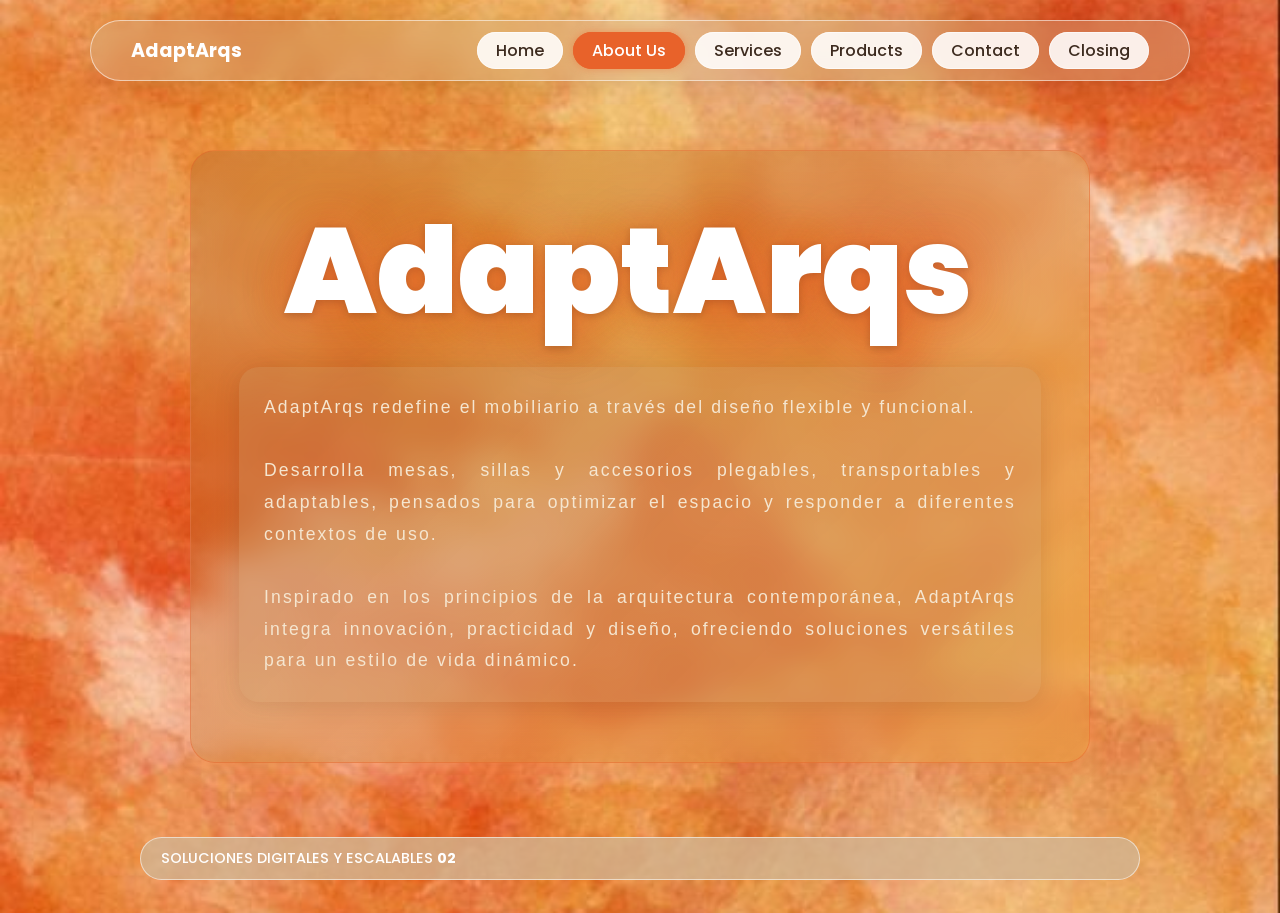
==== commit 3b1498e5: "Logo y portada: AdaptArqs en mayúsculas y minúsculas" ====
--- a/about.html
+++ b/about.html
@@ -10,7 +10,7 @@
 
   <!-- NAVBAR -->
   <header class="navbar">
-    <div class="logo">ADAPTARQS</div>
+    <div class="logo">AdaptArqs</div>
     <nav>
       <ul class="nav-links">
         <li><a href="index.html">Home</a></li>
--- a/style.css
+++ b/style.css
@@ -241,7 +241,8 @@
   font-size: clamp(3rem, 10vw, 120px);
   color: var(--text-primary);
   font-weight: 900;
-  margin-bottom: 15px;
+  /* espacio para las colas de la "p" y la "q" de AdaptArqs */
+  margin-bottom: 0.3em;
   line-height: 1;
   white-space: nowrap;
   transition: font-size 1s cubic-bezier(0.25, 0.46, 0.45, 0.94),
@@ -599,12 +600,31 @@
   transform: translateY(-8px);
 }
 
-.product-card img {
+.product-card img,
+.product-card video {
+  display: block;
   width: 100%;
   height: 200px;
   object-fit: cover;
   border-radius: 15px;
   margin-bottom: 15px;
+  background: rgba(195, 155, 110, 0.3);
+  box-shadow: 0 4px 8px rgba(0, 0, 0, 0.1);
+}
+
+/* Recorte para videos que traen texto en el borde inferior */
+.video-crop {
+  overflow: hidden;
+  border-radius: 15px;
+  margin-bottom: 15px;
+  box-shadow: 0 4px 8px rgba(0, 0, 0, 0.1);
+}
+
+.product-card .video-crop video {
+  margin-bottom: 0;
+  box-shadow: none;
+  transform: scale(var(--zoom, 1));
+  transform-origin: 50% 0;
 }
 
 .product-card h3 {
@@ -1081,7 +1101,8 @@
   .about-desc-card .lead { font-size: 1rem; }
 
   .product-card { min-width: 170px; flex: 0 0 170px; }
-  .product-card img { height: 140px; }
+  .product-card img,
+  .product-card video { height: 140px; }
 
   .about-team { flex-direction: column; align-items: center; }
   .member { width: 160px; }
